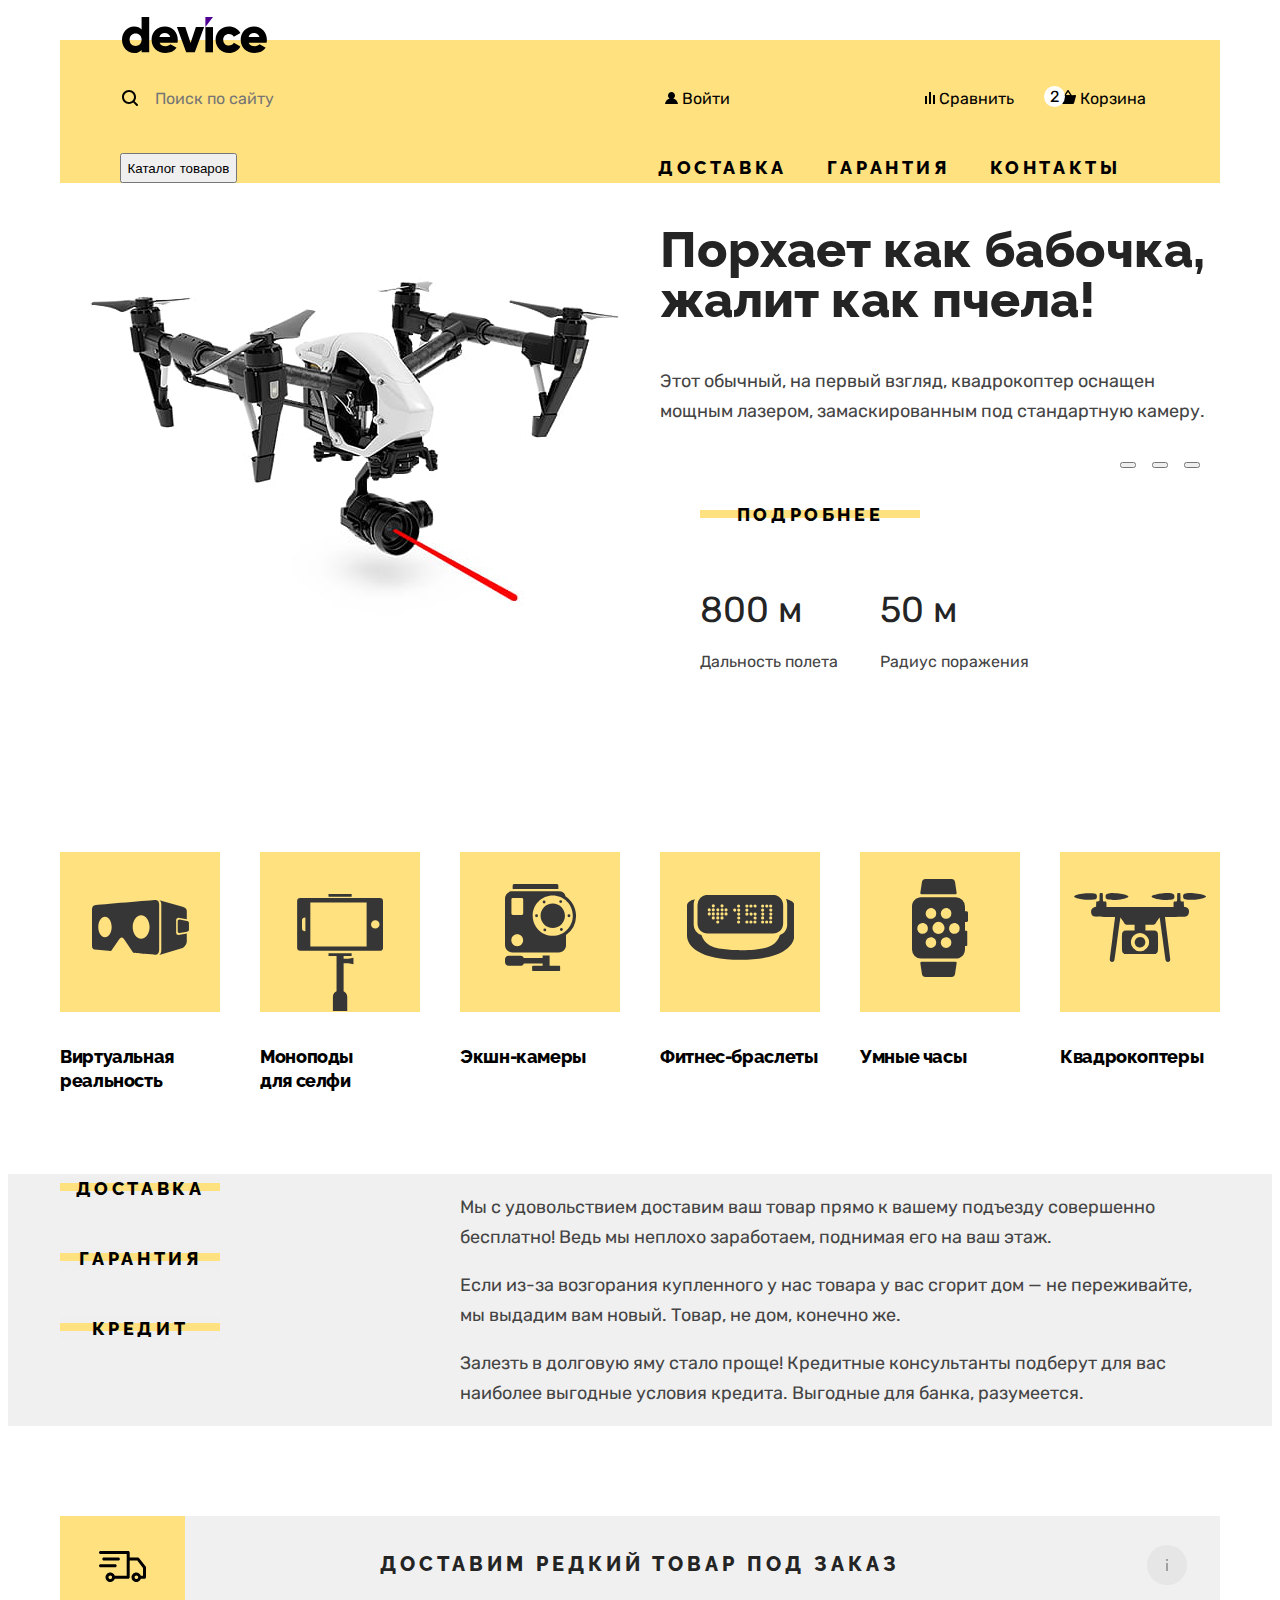
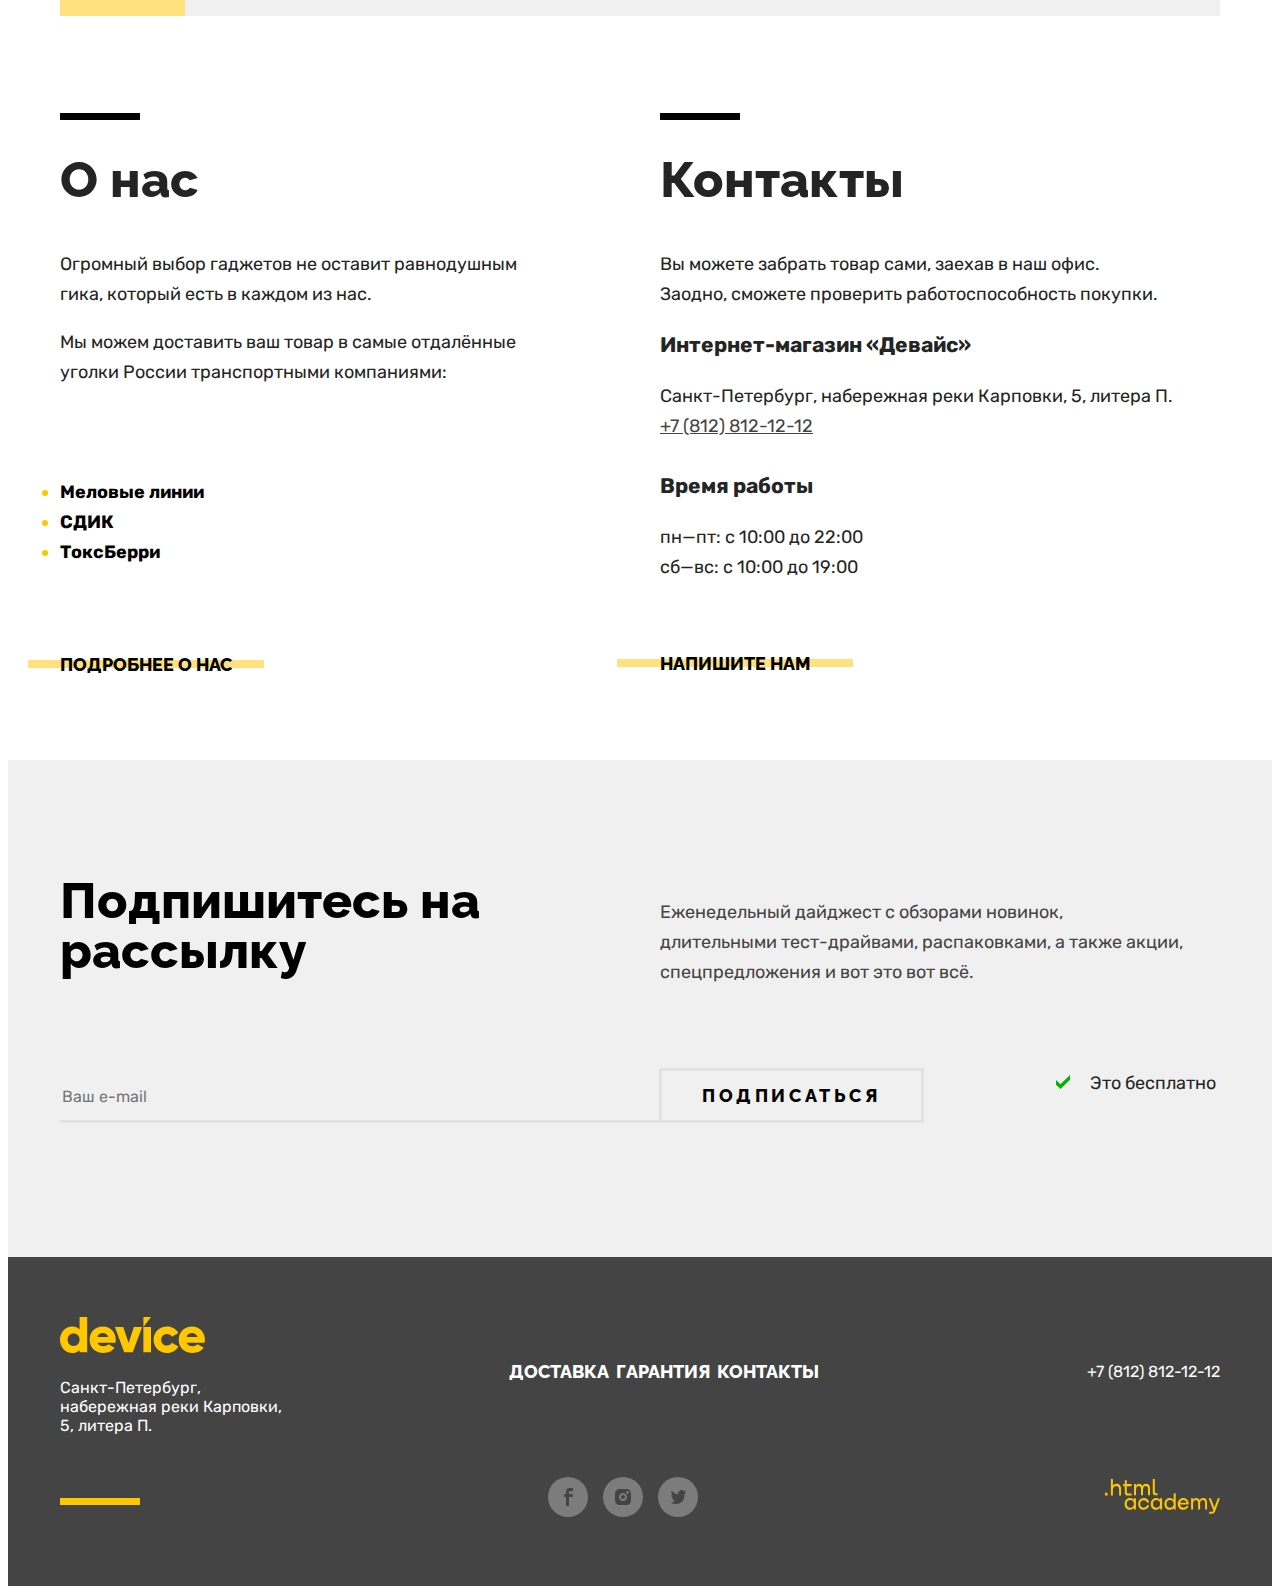
==== index.html @ 482ba528 "._____." ====
<!DOCTYPE html>
<html lang="ru">
  <head>
    <meta charset="utf-8">
    <title>HTML Academy: Девайс</title>
    <link rel="stylesheet" href="styles/styles.css">
  </head>
  <body>
    <header>
      <h2 class="visually-hidden" hidden>Меню сайта</h2>
      <a class="navigation-logo">
      <img class="logo" alt="Логотип магазина device" src="images/logo-header.svg" width="145" height="36">
      </a>
      <nav class="navigation">
        <div class="nav-header-top">
          <form class="form-search" action="https://echo.htmlacademy.ru" method="GET" class="searching">
            <input class="search" type="search" name="search" id="search" placeholder="Поиск по сайту">
          </form>
          <ul class="navigation-user">
            <li class="navigation-user-item">
            <a class="navigation-user-link" href="#">
              <svg class="navigation-icon" aria-hidden="true" focusable="false" width="13" height="12" xmlns="http://www.w3.org/2000/svg">
                <path d="M0 12h13c-.2-2.6-2.1-4.8-4.7-5.5 1-.6 1.7-1.7 1.7-3C10 1.6 8.4 0 6.5 0S3 1.6 3 3.5c0 1.3.7 2.4 1.7 3C2.1 7.2.2 9.4 0 12Z" fill="#000"/>
              </svg>
              <span class="navigation-user-point">Войти</span>
            </a>
            </li>
            <li class="navigation-user-item">
              <a class="navigation-user-link" href="#">
                <svg class="navigation-icon" aria-hidden="true" focusable="false" width="10" height="12" xmlns="http://www.w3.org/2000/svg">
                  <path d="M6 0H4v12h2V0ZM2 4H0v8h2V4ZM10 3H8v9h2V3Z" fill="#000"/>
                </svg>
                <span class="navigation-user-point">Сравнить</span>
              </a>
            </li>
            <li class="navigation-user-item">
              <button type="button" class="navigation-user-link" id="shop-cart">
                <span class="some-counter">2</span>
              <svg class="navigation-icon" width="16" height="14" xmlns="http://www.w3.org/2000/svg">
                <path class="cart-pic" aria-hidden="true" focusable="false" d="m15.3 5-3.5.2L8.6.3C8.5.1 8.2 0 8 0c-.2 0-.5.1-.6.3L4.2 5.2H.7c-.4 0-.7.3-.7.7v.2l1.9 6.8c.2.7.7 1.1 1.4 1.1h9.4c.7 0 1.2-.4 1.4-1.1L16 6v-.2c0-.4-.3-.8-.7-.8ZM8 1.9l2.2 3.2H5.9L8 1.9Z" fill="#000"/>
              </svg>
              <span>Корзина</span>
            </button>
            </li>
          </ul>
        </div>
        <div class="nav-header-bottom">
          <button type="button" class="open-menu">
           Каталог товаров
          </button> 
          <ul class="navigation-list">
            <li class="navigation-item">
              <a class="navigation-link" href="">Доставка</a>
            </li>
            <li class="navigation-item">
              <a class="navigation-link" href="">Гарантия</a>
            </li>
            <li class="navigation-item">
              <a class="navigation-link" href="">Контакты</a>
            </li>
          </ul>
          <ul class="dropdown-menu">
            <li>D</li>
            <li>i</li>
            <li>m</li>
            <li>a</li>
          </ul>
        </div>
      </nav>
    </header>
    <main class="main-container main-index">
      <h1 class="visually-hidden" hidden>Магазин гаджетов "device"</h1>
      <section class="gadgets">
        <h2 class="visually-hidden" hidden>Описание товара</h2>
        <section class="gadgets-item">
          <img src="images/slides/main_products/quadrocopter.jpg" alt="Квадрокоптер" class="quadrocopter" width="560" height="560">
          <div class="gadget-container-description">
            <h2 class="gadget-heading">Порхает как бабочка, жалит как пчела!</h2>
            <p class="gadget-description">Этот обычный, на первый взгляд, квадрокоптер оснащен мощным лазером, замаскированным под стандартную камеру.</p>
            <div class="more-pagination">
              <a class="more" href="#">Подробнее</a>
              <ul class="slider-pagination">
                <li class="slider-pagination-item">
                  <button class="slider-pagination-button slider-pagination-button-current"
                    type="button">
                  <span class="visually-hidden">1-й товар</span>
                  </button>
                </li>
                <li class="slider-pagination-item">
                  <button class="slider-pagination-button slider-pagination-button-current"
                    type="button">
                  <span class="visually-hidden">2-й товар</span>
                  </button>
                </li>
                <li class="slider-pagination-item">
                  <button class="slider-pagination-button slider-pagination-button-current"
                    type="button">
                  <span class="visually-hidden">3-й товар</span>
                  </button>
                </li>
              </ul>
            </div>
            <ul class="stats-list">
              <li class="stats-list-item">
                <span class="stats-item-big">800 м </span>
                <span class="stats-item-text">Дальность полета</span>
              </li>
              <li class="stats-list-item">
                <span class="stats-item-big">50 м </span>
                <span class="stats-item-text">Радиус поражения</span>
              </li>
            </ul>
          </div>
        </section>
      </section>
      <section class="product-types">
        <h2 class="visually-hidden">Виды товаров</h2>
        <div class="product-types-container">
          <ul class="product-types-list">
            <li class="product-types-item">
              <div class="product-types-picture">
                <a class="product-types-link" href="#">
                <img src="images/product-types/a_virtual_reality.svg" alt="Виртуальная реальность" class="product-types-image">
                </a>
              </div>
              <div class="product-types-name-box">
               <a class="product-types-link" href="#">
                 <p class="product-types-name">Виртуальная реальность</p>
               </a>
              </div>
              </a>
            </li>
            <li class="product-types-item">
              <div class="product-types-picture">
                <a class="product-types-link" href="#">  
                <img src="images/product-types/selfie_stick.svg" alt="Моноподы для селфи" class="selfie-monopods">
                </a>
              </div>
              <div class="product-types-name-box">
                <a class="product-types-link" href="#">
                  <p class="product-types-name">Моноподы<br>для селфи</p>
                </a>
              </div>
            </li>
            <li class="product-types-item">
              <div class="product-types-picture">
                <a class="product-types-link" href="#">
                  <img src="images/product-types/action_camera.svg" alt="Экшн-камеры">
              </div>
              <div class="product-types-name-box">
              <a class="product-types-link" href="#">
              <p class="product-types-name">Экшн-камеры</p>
              </a>
              </div>
            </li>
            <li class="product-types-item">
              <div class="product-types-picture">
                <a class="product-types-link" href="#">
                <img src="images/product-types/fitness_bracelet.svg" alt="Фитнес-браслеты">
                </a>
              </div>
              <div class="product-types-name-box">
                <a class="product-types-link" href="#">
                  <p class="product-types-name">Фитнес-браслеты</p>
                </a>
              </div>
            </li>
            <li class="product-types-item">
              <div class="product-types-picture">
                <a class="product-types-link" href="#">
                <img src="images/product-types/smart_watch.svg" alt="Умные часы">
                </a>
              </div>
              <div class="product-types-name-box">
                <a class="product-types-link" href="#">
                  <p class="product-types-name">Умные часы</p>
                </a>
              </div>
            </li>
            <li class="product-types-item">
              <div class="product-types-picture">
                <a class="product-types-link" href="#">
                <img src="images/product-types/quadcopter.svg" alt="Квадрокоптеры">
                </a>
              </div>
              <div class="product-types-name-box">
                <a class="product-types-link" href="#">
                  <p class="product-types-name">Квадрокоптеры</p>
                </a>
              </div>
            </li>
          </ul>
        </div>
      </section>
      <section class="services">
        <h2 class="visually-hidden" hidden>Сервисы</h2>
        <div class="services-container">
          <ul class="services-list">
            <li class="services-item">
              <button type="button" class="services-item-button">Доставка</button>
            </li>
            <li class="services-item">
              <button type="button" class="services-item-button">Гарантия</button>
            </li>
            <li class="services-item">
              <button type="button" class="services-item-button">Кредит</button>
            </li>
          </ul>
          <div class="services-slides">
            <p class="services-slides-item">Мы с удовольствием доставим ваш товар прямо
              к вашему подъезду совершенно бесплатно! Ведь
              мы неплохо заработаем, поднимая его на ваш этаж.
            </p>
            <p class="services-slides-item">Если из-за возгорания купленного у нас товара у вас
              сгорит дом — не переживайте, мы выдадим вам новый.
              Товар, не дом, конечно же.
            </p>
            <p class="services-slides-item">Залезть в долговую яму стало проще!
              Кредитные консультанты подберут для вас наиболее выгодные условия кредита. 
              Выгодные для банка, разумеется.
            </p>
          </div>
        </div>
      </section>
      <section class="special-delivery">
        <h2 class="visually-hidden" hidden>Доставим редкий товар под заказ</h2>
        <div class="special-delivery-pic"><img class ="special-delivery-picture" src="images/delivery_car.svg" alt="иконка доставки"></div>
        <span class="special-delivery-service">Доставим редкий товар под заказ</span>
        <a class="delivery-info-link" href="#">
        <img class="delivery-info-icon" src="images/info.svg" alt="Информация" width="40" height="40">
        </a>
      </section>
      <div class="us-contacts-container">
        <section class="about-us">
          <h2 class="about-us-title">О нас</h2>
          <p class="about-us-text">Огромный выбор гаджетов не оставит равнодушным гика, который есть в каждом из нас.</p>
          <p class="about-us-text">Мы можем доставить ваш товар в самые отдалённые уголки России транспортными компаниями:</p>
          <ul class="about-us-list">
            <li class="about-us-item">
              <a href="#" title="Фирма Меловые линии">Меловые линии</a>
            </li>
            <li class="about-us-item">
              <a href="#" title="Фирма СДИК">СДИК</a>
            </li>
            <li class="about-us-item">
              <a href="#" title="Фирма ТоксБерри">ТоксБерри</a>
            </li>
          </ul>
          <a class="button button-about-us" href="#" title="Ссылка в раздел описания компании">Подробнее о нас</a>
        </section>
        <section class="contacts">
          <h2 class="contacts-title">Контакты</h2>
          <p class="contact-title-description">Вы можете забрать товар сами, заехав в наш офис. 
            Заодно, сможете проверить работоспособность покупки.
          </p>
          <h3 class="contacts-subtitle-adress">Интернет-магазин «Девайс»</h3>
          <address class="contacts-adress">
            <p class="contacts-adress-text">Санкт-Петербург, набережная реки Карповки, 5, литера П.
              <a class="contacts-phone" href="tel:+78128121212">+7 (812) 812-12-12</a>
            </p>
          </address>
          <h3 class="contacts-subtitle-time">Время работы</h3>
          <ul class="contacts-schedule">
            <li class="contacts-schedule-item">пн—пт: с 10:00 до 22:00</li>
            <li class="contacts-schedule-item">сб—вс: с 10:00 до 19:00</li>
          </ul>
          <a class="button button-contacts-us" href="#" title="Ссылка на почту магазина">Напишите нам</a>
        </section>
      </div>
      <section class="subscribe">
        <div class="сommon-subscribe-container">
          <div class="subscribe-container">
            <h2 class="subscribe-item">Подпишитесь на рассылку</h2>
            <p class="subscribe-title-description">Еженедельный дайджест с обзорами новинок,<br>
              длительными тест-драйвами, распаковками, а также акции, спецпредложения и вот это вот всё.
            </p>
          </div>
          <div class="subscribe-form-container">
            <form class="subscribe-form" action="https://echo.htmlacademy.ru/" method="post">
              <input type="text" class="email-subscribe" name="subscribe-mail" placeholder="Ваш e-mail">
              <button class="button-subscribe" type="submit">Подписаться</button>
            </form>
            <span class="subscribe-free"><img class="subscribe-free-icon" src="images/check_mark.svg" width="14" height="14">Это бесплатно</span>
          </div>
        </div>
      </section>
    </main>
    <footer class="page-footer">
      <div class="common-footer-container">
        <div class="footer-container">
          <section class="footer-contacts">
            <h2 class="visually-hidden" hidden>Адрес магазина</h2>
            <img class="footer-contacts-logo" src="images/logo-footer.svg" alt="Логотип магазина device" width="145" height="36">
            <address class="footer-contacts-adress">
              <p class="footer-contacts-adress-text">Санкт-Петербург, набережная реки Карповки, 5, литера П.</p>
            </address>
          </section>
          <section class="footer-services">
            <h2 class="visually-hidden" hidden>Cсылки на услуги магазина</h2>
            <ul class="footer-services-list">
              <li class="footer-services-item">
                <a href="#">Доставка</a>
              </li>
              <li class="footer-services-item">
                <a href="#">Гарантия</a>
              </li>
              <li class="footer-services-item">
                <a href="#">Контакты</a>
              </li>
            </ul>
          </section>
          <section class="footer-phone">
            <h2 class="visually-hidden" hidden>Номер телеофна магазина</h2>
            <a class="footer-contacts-phone" href="tel:+78128121212">+7 (812) 812-12-12</a>
          </section>
        </div>
        <section class="footer-social">
          <h2 class="visually-hidden" hidden>Ссылки на соц.сети и сайт академии</h2>
          <ul class="footer-social-list">
            <li class="footer-social-item">
              <a class="button" href="#">
                <svg width="40" height="40" aria-hidden="true" focusable="false" fill="none" xmlns="http://www.w3.org/2000/svg"><circle cx="20" cy="20" r="20" fill="#fff" fill-opacity=".3"/>
                  <path d="M22.5 14H25v-3h-3.4c-2.8 0-3.6 1.7-3.6 4.2V17h-2v3h2v9h3v-9h3.3l.6-3H21v-1.5c0-.8.3-1.5 1.5-1.5Z" fill="#444"/>
                </svg>
              <span class="visually-hidden">Фэйсбук</span>
              </a>
            </li>
            <li class="footer-social-item">
              <a class="button" href="#">
                <svg width="40" height="40" aria-hidden="true" focusable="false" fill="none" xmlns="http://www.w3.org/2000/svg"><circle cx="20" cy="20" r="20" fill="#fff" fill-opacity=".3"/><path d="M20 22a2 2 0 1 0 0-4 2 2 0 0 0 0 4Z" fill="#444"/>
                  <path d="M26.7 13.3c-.9-.9-2-1.3-3.4-1.3h-6.6c-2.8 0-4.7 1.9-4.7 4.7v6.6c0 1.4.4 2.6 1.4 3.4.9.9 2 1.3 3.3 1.3h6.6c1.4 0 2.6-.4 3.4-1.3.8-.9 1.3-2 1.3-3.4v-6.6c0-1.4-.4-2.6-1.3-3.4ZM20 24.1c-2.2 0-4.1-1.8-4.1-4.1s1.9-4.1 4.1-4.1c2.2 0 4.1 1.8 4.1 4.1s-1.9 4.1-4.1 4.1Zm4.6-7.4c-.7 0-1.3-.5-1.3-1.3s.5-1.3 1.3-1.3c.7 0 1.3.6 1.3 1.3 0 .7-.6 1.3-1.3 1.3Z" fill="#444"/>
                </svg>
              <span class="visually-hidden">Инстаграм</span>
              </a>
            </li>
            <li class="footer-social-item">
              <a class="button" href="#">
                <svg width="40" height="40" aria-hidden="true" focusable="false" fill="none" xmlns="http://www.w3.org/2000/svg"><circle cx="20" cy="20" r="20" fill="#fff" fill-opacity=".3"/><g clip-path="url(#a)">
                  <path d="M22.7 13.1c1.5-.5 2.6.3 3.2 1.1.5-.2 1.1-.4 1.7-.6 0 .8-.5 1.4-.8 1.6.7.2 1.2-.4 1.2-.4-.1.9-.9 1.7-1.4 1.9-.2 6.3-2.8 10.4-8.9 10.3h-.4c-.3 0-3.7-.4-4.3-1.8 2 .2 3.4-.4 4.1-1.1-.8-.3-2.4-.4-2.6-2.8.3.2.5.3 1.1.2-1.1-.8-2.3-1.5-2.2-3.5.3.3.9.5 1.2.4-.6-.2-1.8-3.1-.8-4.6 1.6 1.7 3.3 3.4 6.3 3.5.2-2.1 1-3.5 2.6-4.2Z" fill="#444"/></g><defs><clipPath id="a"><path fill="#fff" transform="translate(13 13)" d="M0 0h15v14H0z"/></clipPath></defs>
                </svg>
              <span class="visually-hidden">Твиттер</span>
              </a>
            </li>
          </ul>
          <div class="footer-social-academy">
            <a class="#" href="#">
            <img class="logo-footer" src="images/htmlacademy_footer_logo.svg" alt="Сайт Академии" width="115" height="36">
            </a>
          </div>
        </section>
      </div>
    </footer>
  </body>
</html>
---- styles/styles.css ----
*, *::before, *::after {
    box-sizing: border-box;
}
/* Подключаю стиль Rubik */
@font-face {
    font-family: "Rubik";
    font-style: normal;
    font-weight: 400;
    src: url("../fonts/rubik/rubik-400.woff2") format("woff2");
    font-display: swap;
}

@font-face {
    font-family: "Rubik";
    font-style: normal;
    font-weight: 700;
    src: url("../fonts/rubik/rubik-700.woff2") format("woff2");
    font-display: swap;
}

@font-face {
    font-family: "Rubik";
    font-style: normal;
    font-weight: 800;
    src: url("../fonts/rubik/rubik-800.woff2") format("woff2");
    font-display: swap;
}

/* Подключаю стиль Raleway */
@font-face {
    font-family: "Raleway";
    font-style: normal;
    font-weight: 800;
    src: url("../fonts/raleway/raleway-800.woff2") format("woff2");
    font-display: swap;
}

html {
 height: 100%;
}

body {
    display: flex;
    flex-direction: column;
    min-height: 100%;
    font-family: "Rubik", sans-serif;

    font-size: 18px;
    line-height: 30px;
    color: #242424;
    background-color: #FFFFFF;
    margin-top: 40px;
}

.visually-hidden {
    position: absolute;
    width: 1px;
    height: 1px;
    margin: -1px;
    padding: 0;
    border: 0;
    clip: rect(0 0 0 0);
    overflow: hidden;
}

ul {
    list-style: none;
}

/* Шапка сайта с навигацией */
   /* Весь хэдэр */
header {
    position: relative;
    background-color: #FFE17F;
    color:#000000;
    width: 1160px;
    margin: 0 auto; 
}

 /* Общая навигация, внутри верхняя и нижняя строки навигации */
.navigation {
    display: flex;
    flex-direction: column;
    width: 1160px;
    margin: 0 auto;
    margin-top: 34px;
}

.nav-header-top {
    display: flex;
    align-items: baseline;
    margin: 0 auto;
    width: 1041px;
}
/* Лого */
.navigation-logo {
    position: absolute;
    top: -23px;
    left: 62px;

}
/* Навигация юзера */
.navigation-user {
    display: flex;
    flex-wrap: wrap;
    list-style: none;
    align-items: baseline;
    margin: 0px;
    padding: 0px;
    margin-left: auto;
}

.search {
    border: none;
    background-color: #FFE17F;
    width: 480px;
    background-image: url(../images/user-nav/search.svg);
    background-repeat: no-repeat;
    background-position: 2px 10px;
    padding-left: 35px;
    padding-top: 12px;
    padding-bottom: 12px;
}

input::placeholder {
    font-family: Rubik;
    font-style: normal;
    font-weight: normal;
    font-size: 16px;
    line-height: 19px;
}

.search-svg {
    margin-right: 20px;
}

.navigation-user-item {
    position: relative;
}

.some-counter {
    display: flex;
    align-items: center;
    justify-content: center;
    position: absolute;
    
    width: 21px;
    height: 21px;
    top: 12px;
    left: -1px;
    border-radius: 50%;
    background-color: #FFFFFF;
    margin-right: 10px;
}

.navigation-user-item:first-child {
    width: 245px;
    margin-right: 15px;
}

.navigation-user-item:nth-child(2) {
    width: 120px;
    margin-right: 15px;
}

/* Основное меню */
.nav-header-bottom {
    display: flex;
    flex-wrap: wrap;
    margin: 0 auto;
    margin-top: 30px;
    width: 1041px;
}

.navigation-list {
    display: flex;
    flex-wrap: wrap;
    list-style: none;
    margin: 0;
    padding: 0;
    margin-left: auto;
    padding-right: 20px;
}

.navigation-link {
    font-family: "Raleway", sans-serif;
    padding: 14px 20px 15px;

    line-height: 21px;
    font-weight: 800;
    text-decoration: none;
    text-transform: uppercase;
    letter-spacing: 0.2em;
    color: inherit;
}

/* Выпадающее меню */

.dropdown-menu {
    display: none; 
    margin: 0;
    flex-basis: 100%;
}

.dropdown-menu:hover {
    display: flex;
}

.open-menu:hover ~ .dropdown-menu, .open-menu:focus ~ .dropdown-menu {
    display: flex;
}

.navigation-user-link,
.shop-cart {
    font-family: inherit;

    font-size: 16px;
    line-height: 19px;
    text-decoration: none;
    color: inherit;
}

.navigation-user-link {
    border: none;
    background-color: #FFE17F;
    padding: 15px;
}

/* Состояния для пунтков меню */

.navigation-user-link:focus-visible {
    outline: 2px solid #AF4FFF;
    border-radius: 25px;
}

.navigation-user-link:hover {
    opacity: 0.6;
}

.navigation-user-link:active {
    opacity: 0.3;
}

.navigation-link:focus-visible {
    outline: 2px solid #AF4FFF;
    border-radius: 25px;
}

.navigation-link:hover {
    border-bottom: 2px solid #000000;
}

.navigation-link:active {
    opacity: 0.3;
}

.search:focus {
    outline: 2px solid #AF4FFF;
    border-radius: 25px;
}

.search:hover {
    opacity: 0.6;
}

.search:active {
    outline: 2px solid #000000;
}  

/* Main между шапкой и футром */

.main-container {
    flex-grow: 1;
}
/*  Крупная картинка с описанием */
.gadgets-item {
    display: flex;
    width: 1160px;
    margin:0 auto;
}

.gadget-container-description {
 width: 560px;
 margin-left: auto;
}

/* Подробнее */ 
.more-pagination,
.stats-list {
    display: flex;
}

.more {
    position: relative;
    font-family: "Raleway", sans-serif;
    width: 220px;
    margin-top: 60px;
    margin-right: 200px;
    margin-left: 40px;

    line-height: 21px;
    font-weight: 800;
    text-align: center;
    letter-spacing: 0.2em;
    text-decoration: none;
    text-transform: uppercase;
    color: #000000;
}

.more::before {
    content: "";
    position: absolute;
    top: 6px;
    left: 50%;
    transform: translateX(-50%);
    width: 220px;
    height: 8px;
    background-color: #FFE17F;
    z-index: -1;
}

/* Слайдеры */
.slider-pagination {
    display: flex;
    padding: 0;
    margin: 0;
    justify-content: space-between;
    width: 80px;
    height: 12px;
}

/* Характеристики товара */
.stats-list {
    margin-top: 70px;
}

.stats-list-item {
    display: flex;
    flex-direction: column;
}

.stats-item-big {
    width: 160px;
    height: 52px;
}

.stats-list-item:first-child {
    margin-right: 20px;
}

/* Типы товаров в наличии */
.product-types-container {
    width: 1160px;
    margin: 0 auto;
    margin-top: 109px;
}

.product-types-list {
    display: flex;
    flex-wrap: wrap;
    justify-content: space-between;
    padding: 0;
    margin: 0;
}

.product-types-picture {
    display: flex;
    justify-content: center;
    align-items: center;
    width: 160px;
    height: 160px;
    background-color: #FFE17F;
  }
  
.product-types-name-box {
    width: 160px;
    height: 60px;
    margin-top: 33px;
  }
  
.product-types-link {
    text-decoration: none;
  }
  
  .product-types-name {
     font-family: "Raleway", sans-serif;
  
     font-weight: 800;
     font-size: 18px;
     line-height: 24px;
     letter-spacing: -0.02em;
     color: #000000;
  }

/* Слайды: доставка, гарантия, кредит */
.services {
    display: flex;
    margin-top: 69px;
}

.services-container {
    display: flex;
    width: 1160px;
    margin: 0 auto;
}

.services-list {
    margin: 0;
    padding: 0;
}

.services-slides {
 width: 760px;
 margin-left: auto;

}

.services-item-button {
    position: relative;
    font-family: "Raleway", sans-serif;

    width: 160px;
    font-weight:800;
    font-size: inherit;
    line-height: 21px;
    text-align:center;
    text-transform: uppercase;
    letter-spacing: 0.2em;
    border: none;
    z-index: 0;
}

.services-item-button::before {
    content: "";
    position: absolute;
    top: 6px;
    width: 100%;
    left: 50%;
    transform: translateX(-50%);
    height: 8px;
    background-color: #FFE17F;
    z-index: -1;
}
   
.services-item:not(:first-child) {
      margin-top: 40px;
}

.services {
    background-color: #F0F0F0;
}

.services-slides-item {
    color: #444444;
}

/* Полоса Доставим Редкий Товар Под Заказ */
.special-delivery {
    display: flex;
    width: 1160px;
    height: 100px;
    margin: 0 auto;
    margin-top: 90px;
}

.special-delivery {
    background-color: #F0F0F0;
}

.special-delivery-pic {
    width: 125px;
    height: 100px;
    background-color: #FFE17F;
    text-align: center;
    padding: 35px 39px 34px 39px;
    margin: 0;
}

.special-delivery-service {
    font-family: "Raleway", sans-serif;

    font-weight: 800;
    font-size: 20px;
    line-height: 23px;
    text-align: center;
    text-transform: uppercase;
    letter-spacing: 0.2em;
    width: 910px;
    margin-top: 37px;
}

.delivery-info-link {
    width: 40px;
    height: 40px;
    padding: 0;
    margin: 29px 33px 31px 52px;
}

/* О нас и контакты  */
.us-contacts-container {
    display: flex;
    width: 1160px;
    margin: 0 auto;
    margin-top: 97px;
    justify-content: space-between;
}

.about-us,
.contacts {
    width: 560px;
}

.about-us-text {
    width: 500px;
}

.about-us-list {
    padding: 0;
    margin: 0;
    margin-top: 90px;
    list-style-type: disc;
    margin-bottom: 83px;
}

.about-us-item {
    color: #FFC700;
}

.contact-title-description {
    width: 510px;
}

.about-us-title,
.contacts-title {
    position: relative;
    font-family: "Raleway", sans-serif;

    font-weight: 800;
    font-size: 50px;
    line-height: 50px;
    margin-bottom: 44px;
}

.about-us-title::before,
.contacts-title::before {
    position: absolute;
    content: "";
    top: -42px;
    width: 80px;
    height: 7px;
    background-color: #000000;
}

.contacts-adress-text {
    font-family: "Rubik", sans-serif;

    font-size: 18px;
    line-height: 30px;
    font-style: normal;
    width: 530px;
}

.about-us-item a {
    font-family: "Rubik", sans-serif;

    font-weight: bold;
    font-size: 18px;
    line-height: 20px;
    font-style: normal;
    color: #000000;
    text-decoration: none;
}

.button-about-us,
.button-contacts-us {
    position: relative;
    font-family: "Raleway", sans-serif;

    font-weight: 800;
    font-size: 18px;
    line-height: 21px;
    font-style: normal;
    color: #000000; 
    text-transform: uppercase;
    text-decoration: none;
}

.button-about-us::before,
.button-contacts-us::before {
    content: "";
    position: absolute;
    top: 6px;
    width: 100%;
    left: 50%;
    transform: translateX(-50%);
    width: 236px;
    height: 8px;
    background-color: #FFE17F;
    z-index: -1;
}

.contacts-phone {
    color: #444444;
    text-decoration: none;
    font-style: normal;
    font-size: 18px;
    line-height: 30px;
    text-decoration-line: underline;
}

.contacts-subtitle-time {
    margin-top: 30px;
}

.contacts-schedule {
    padding: 0;
    margin: 0;
    margin-bottom: 67px;
}

/* Подпишитесь на рассылку  */
.subscribe {
    margin-top: 80px;
}

.сommon-subscribe-container {
    width: 1160px;
    margin: 0 auto;
    padding-top: 75px;
    padding-bottom: 134px;
}

.subscribe-container,
.subscribe-form-container {
    display: flex;
    justify-content: space-between;
}

.subscribe-container {
    align-items: baseline;
}

.subscribe-form-container {
    margin-top: 50px;
}

.email-subscribe {
   font-family: Rubik;
   font-size: 18px;
   line-height: 30px;

   width: 600px;
   border: none;
   padding-bottom: 9px;
   border-bottom: 3px solid #e2e2e2;
   background-color: #F0F0F0; 
}

.button-subscribe {
    padding: 14px 40px;
    margin-left: -5px; 
    font-family: "Raleway", sans-serif;

    font-weight: 800;
    font-size: 18px;
    line-height: 21px;
    letter-spacing: 0.2em;
    text-transform: uppercase;
    background-color: #F0F0F0;
    border: 3px solid #e2e2e2;

}

.subscribe-free {
    width: 164px;
    font-style: normal;
    font-weight: normal;  
}

.subscribe-free-icon {
    margin-right: 20px;
}

/* Футер */
.common-footer-container {
    width: 1160px;
    margin: 0 auto;
}

.footer-container,
.footer-social {
    display: flex;
}

.footer-container {
    align-items: center;
    margin-bottom: 50px;
    margin-top: 60px;
}

.footer-social {
    align-items: center;
    justify-content: space-between;
    margin-bottom: 60px;
}

.footer-social::before {
    content: "";
    width: 80px;
    height: 7px;
    background: #FFC700;
}

.footer-social-list {
    display: flex;
    justify-content: space-between;
    flex-wrap: wrap;
    width: 150px;
    margin: 0;
    padding: 0;
}

.footer-phone {
    margin-left: auto;
}

.page-footer {
    background-color: #444444;
}

.footer-contacts {
 width: 238px;
 height: 110px;
}

.footer-contacts-adress-text {
  font-weight: 400;
  font-size: 16px;
  font-style: normal;
  line-height: 19px;
  color: #FFFFFF;
}

.footer-services-item a {
    font-family: "Raleway", sans-serif;

    font-weight: 800;
    line-height: 21px;
    text-transform: uppercase;
    text-decoration: none;
    color: #FFFFFF;
}

.footer-services-list {
    display: flex;
    list-style-type: none;
    padding: 0;
    margin: 0;
    margin-right: 58px;
}

.footer-services-list:nth-chil(3) {
    margin-right: 0;
}

.footer-services-item {
    margin-right: 7px;
}

.footer-services-item:last-child {
    margin-right: 0;
}

.footer-contacts {
    margin-right: auto;
}

.footer-contacts-phone {
    font-family: "Rubik", sans-serif ;

    font-weight:400;
    font-style:normal;
    font-size:16px;
    line-height:30px;
    color: #FFFFFF;

    text-decoration: none;
}

.footer-social-list {
    list-style-type: none;
}

/* Каталог */
.catalog-products {
    display: flex;
    width: 1160px;
    margin: 0 auto;
    padding-top: 50px;
}

.catalog-filter {
    width: 200px;
    margin-top: 50px;
}

.catalog-color-group,
.catalog-bluetooth-group {
    margin-top: 12px;
}

.button {
    text-decoration: none;
    color: #000000;
    
    margin-top: 50px;
}

.catalog-right-column {
    width: 972px;
}

.quadrocopter {
    width: 560px;
}

.gadget-heading {
    font-family: "Raleway", sans-serif;

    font-size: 50px;
    line-height: 50px;
}


.gadget-description {
    color: #444444;
}
 
.stats-item-big {
    font-weight: 400;
    font-size: 36px;
    line-height: 30px;
}

.stats-item-text {
    font-family: "Rubik", sans-serif;

    font-weight: 400;
    font-size: 16px;
    line-height: 30px;
    color: #444444;
}

.selfie-monopods {
    margin-top: 50px;
}
 
/* Подписка */
.subscribe {
    background-color: #F0F0F0;
}

.subscribe-item {
    font-family: "Raleway", sans-serif;
    font-weight: 800;
    font-size: 50px;
    line-height: 50px;
    color: #000000;
    width: 560px;
}

.subscribe-title-description {
    font-weight: 400;
    color: #444444; 
    width: 560px;
    margin-left: auto;
}
 
/* Оформление каталога, внутренней страницы */

/* Хэдэр внутренней страницы */
.inner-header {
  background-color: #FFFFFF;
}
 /*Главный заголовок внутренней страницы */
.inner-header-title {
    font-family: "Raleway", sans-serif;

    font-style: normal;
    font-size: 50px;
    line-height: 50px;
    margin-top: 37px;
    margin-bottom: 14px;
}

.header-catalog-container {
    display: flex;
    width: 1160px;
    margin: 0 auto;
}

/* Breadcrumbs */
.breadcrumbs-container {
  width: 1160px;
  margin: 0 auto;
}

.breadcrumbs {
    display: flex;
    justify-content: space-between;
    width: 425px;
    margin: 0;
    padding: 0;
    color: #000000;
    list-style-type: none;
  }
  
/* Link */
.breadcrumbs-link {
    color: inherit;
    text-decoration: none;
  }

.catalog-filter-title {
    font-family: "Rubik", sans-serif;

    font-weight: bold;
    font-style: normal;
    font-size: 18px;
    line-height: 20px;
    color: #000000;
}

.catalog-filter-header {
      font-family: "Raleway", sans-serif;

    
      font-style: normal;
      font-size: 16px;
      line-height: 19px;
      color: #000000;
      text-transform: uppercase;
  }

.control-label {
font-family: Rubik;

font-style: normal;
font-size: 16px;
line-height: 19px;
}

.sorting-header {
    font-family: "Raleway", sans-serif;

    font-weight: 800;
    font-style: normal;
    font-size: 16px;
    line-height: 19px;
    text-transform: uppercase;
    margin-right: 56px;
}

.option-value {
    font-family: Rubik;

    font-style: normal;
    font-size: 16px;
    line-height: 19px;
    background-color: #EBEBEB;
}

/* Сортировка по-возрастанию и по-убыванию */
.sorting-container {
    display: flex;
    padding: 10px;
    margin-bottom: 70px;
    background-color: #EBEBEB;
    }

.button-sort-list {
    display: flex;
    justify-content: space-between;
    margin-left: auto;
}
/* Товары */
.product-list {
    display: grid;
    grid-template-columns: 360px 360px;
    gap: 40px;
    margin-bottom: 44px;

    list-style-type: none;
    padding: 0;
    margin: 0;
    margin-bottom: 44px;
   }

.product-card {
    display: flex;
    flex-direction: column;
}

.product-card-image {
    object-fit: cover;
    width: 360px;
    height: 380px;
}

.product-card-flex {
    display: flex;
    justify-content: space-between;
    align-items: baseline;
}

.product-card-link {
    text-decoration: none;
}

.product-card-title {
  font-family: "Rubik", sans-serif;

  font-weight: 700;
  font-style: normal;
  font-size: 18px;
  line-height: 24px;
  color: #000000;
}

.title-flex-container {
    width: 280px;
}

.product-card-price {
    font-family: "Rubik", sans-serif;

    font-style: normal;
    font-weight: normal;
    font-size: 18px;
    line-height: 21px;
    color: #444444;
}

/* Загрузить ещё */
.pagination-show-more {
    width: 760px;
    height: 55px;

    font-family: "Raleway", sans-serif;
    font-weight: 800;
    font-size: 16px;
    line-height: 19px;
    text-align: center;
    color: #000000;
}

/* Пагинация */
.pagination{
    background-color: #EBEBEB;
    list-style-type: none;
}

.pagination-link {
    font-family: "Rubik", sans-serif;

    font-weight: 400;
    font-style: normal;
    font-size: 16px;
    line-height: 19px;
    color: #444444;
    text-decoration: none;
}

.pagination-back,
.pagination-next {
    font-family: Raleway;

    font-style: normal;
    font-weight: 800;
    font-size: 16px;
    line-height: 19px;
    color: #000000;
    text-transform: uppercase;
}
 /* Контейнер для всей пагинации */
.big-pagination-container {
    display: flex;
    box-sizing: border-box;
    justify-content: space-between;
    align-items: center;
    width: 760px;
    margin-top: 50px;
    margin-bottom: 77px;
    background-color:  #EBEBEB;
}

.pagination-item-back {
    margin-left: 30px;
}

.pagination-item-next {
    margin-right: 30px;
}

.pagination {
    display: flex;
    justify-content: space-between;
    width: 166px;
}

.catalog-container {
margin-right: 72px;
background-color: #EBEBEB;
}
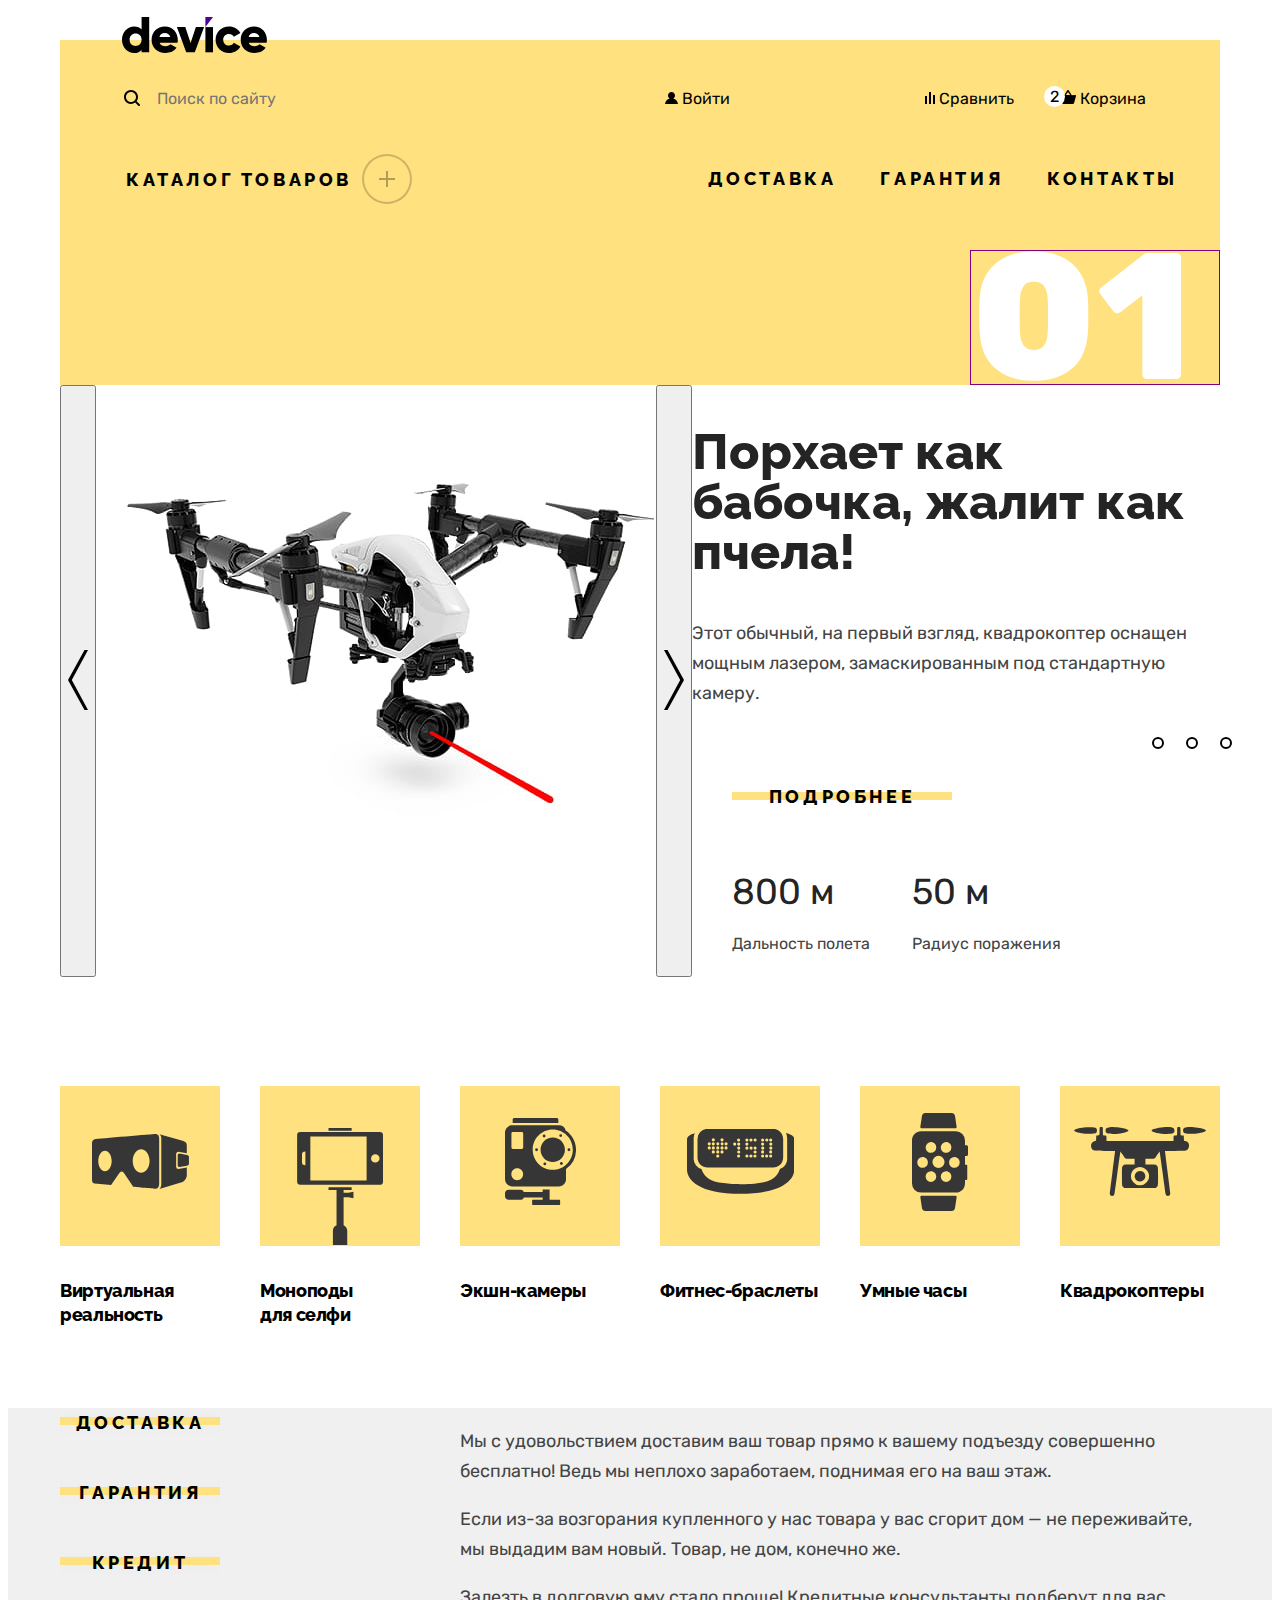
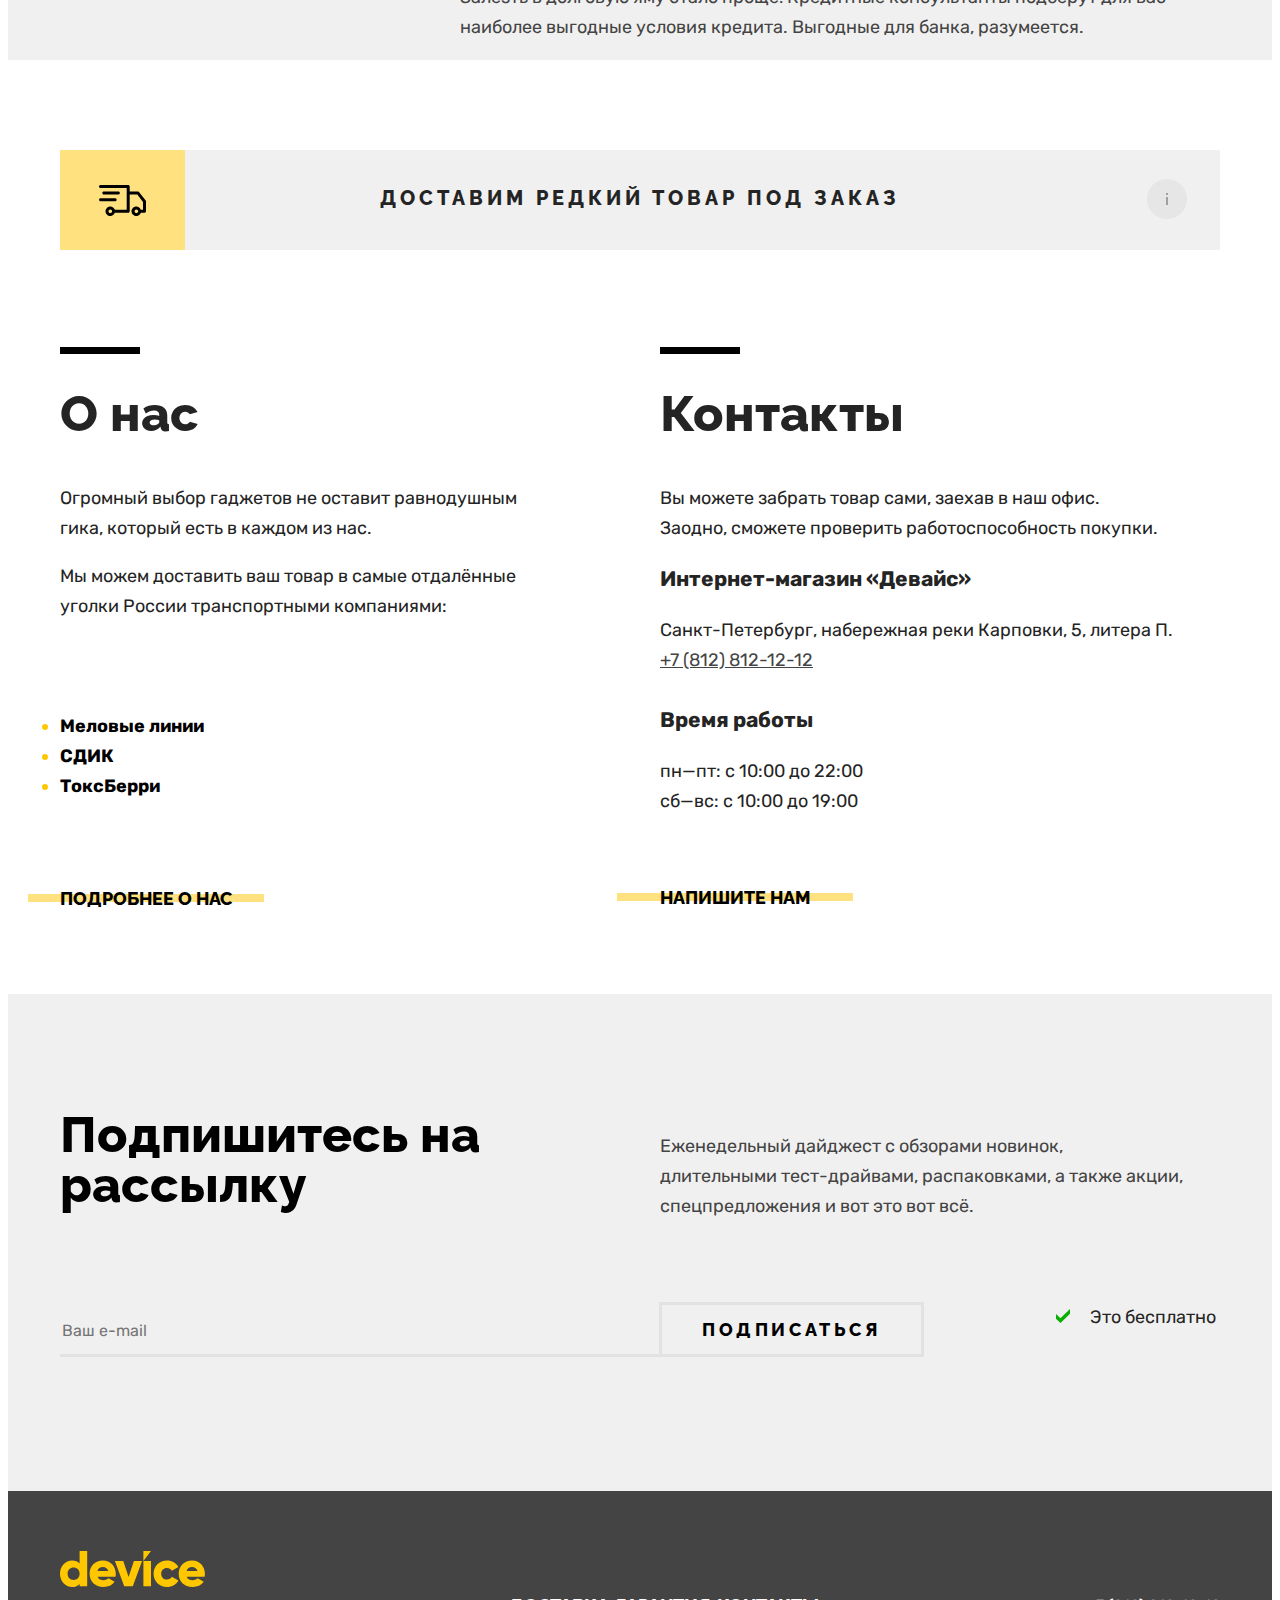
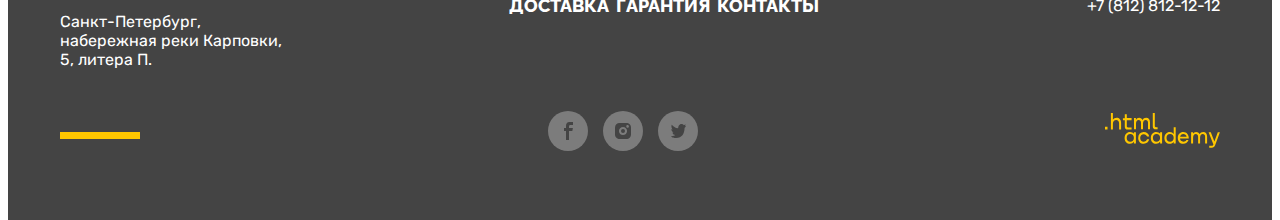
==== commit a0d7bc7d: "......." ====
--- a/index.html
+++ b/index.html
@@ -15,15 +15,16 @@
         <div class="nav-header-top">
           <form class="form-search" action="https://echo.htmlacademy.ru" method="GET" class="searching">
             <input class="search" type="search" name="search" id="search" placeholder="Поиск по сайту">
+            <button type="submit" class="search-button">Найти</button>
           </form>
           <ul class="navigation-user">
             <li class="navigation-user-item">
-            <a class="navigation-user-link" href="#">
-              <svg class="navigation-icon" aria-hidden="true" focusable="false" width="13" height="12" xmlns="http://www.w3.org/2000/svg">
-                <path d="M0 12h13c-.2-2.6-2.1-4.8-4.7-5.5 1-.6 1.7-1.7 1.7-3C10 1.6 8.4 0 6.5 0S3 1.6 3 3.5c0 1.3.7 2.4 1.7 3C2.1 7.2.2 9.4 0 12Z" fill="#000"/>
-              </svg>
-              <span class="navigation-user-point">Войти</span>
-            </a>
+              <a class="navigation-user-link" href="#">
+                <svg class="navigation-icon" aria-hidden="true" focusable="false" width="13" height="12" xmlns="http://www.w3.org/2000/svg">
+                  <path d="M0 12h13c-.2-2.6-2.1-4.8-4.7-5.5 1-.6 1.7-1.7 1.7-3C10 1.6 8.4 0 6.5 0S3 1.6 3 3.5c0 1.3.7 2.4 1.7 3C2.1 7.2.2 9.4 0 12Z" fill="#000"/>
+                </svg>
+                <span class="navigation-user-point">Войти</span>
+              </a>
             </li>
             <li class="navigation-user-item">
               <a class="navigation-user-link" href="#">
@@ -36,17 +37,17 @@
             <li class="navigation-user-item">
               <button type="button" class="navigation-user-link" id="shop-cart">
                 <span class="some-counter">2</span>
-              <svg class="navigation-icon" width="16" height="14" xmlns="http://www.w3.org/2000/svg">
-                <path class="cart-pic" aria-hidden="true" focusable="false" d="m15.3 5-3.5.2L8.6.3C8.5.1 8.2 0 8 0c-.2 0-.5.1-.6.3L4.2 5.2H.7c-.4 0-.7.3-.7.7v.2l1.9 6.8c.2.7.7 1.1 1.4 1.1h9.4c.7 0 1.2-.4 1.4-1.1L16 6v-.2c0-.4-.3-.8-.7-.8ZM8 1.9l2.2 3.2H5.9L8 1.9Z" fill="#000"/>
-              </svg>
-              <span>Корзина</span>
-            </button>
+                <svg class="navigation-icon" width="16" height="14" xmlns="http://www.w3.org/2000/svg">
+                  <path class="cart-pic" aria-hidden="true" focusable="false" d="m15.3 5-3.5.2L8.6.3C8.5.1 8.2 0 8 0c-.2 0-.5.1-.6.3L4.2 5.2H.7c-.4 0-.7.3-.7.7v.2l1.9 6.8c.2.7.7 1.1 1.4 1.1h9.4c.7 0 1.2-.4 1.4-1.1L16 6v-.2c0-.4-.3-.8-.7-.8ZM8 1.9l2.2 3.2H5.9L8 1.9Z" fill="#000"/>
+                </svg>
+                <span>Корзина</span>
+              </button>
             </li>
           </ul>
         </div>
         <div class="nav-header-bottom">
           <button type="button" class="open-menu">
-           Каталог товаров
+          <span>Каталог товаров</span>
           </button> 
           <ul class="navigation-list">
             <li class="navigation-item">
@@ -59,12 +60,43 @@
               <a class="navigation-link" href="">Контакты</a>
             </li>
           </ul>
-          <ul class="dropdown-menu">
-            <li>D</li>
-            <li>i</li>
-            <li>m</li>
-            <li>a</li>
-          </ul>
+          <div class="dropdown-menu-container">
+            <ul class="dropdown-menu">
+              <li class="dropdown-menu-item">
+                <ul class="dropdown-sublist">
+                  <li class="dropdown-sublist-item">
+                    <a class="dropdown-sublist-link" href="#">Виртуальная реальность</a>
+                  </li>
+                  <li class="dropdown-sublist-item">
+                    <a class="dropdown-sublist-link" href="#">Моноподы для cелфи</a>
+                  </li>
+                  <li class="dropdown-sublist-item">
+                    <a class="dropdown-sublist-link" href="#">Экшн-камеры</a>
+                  </li>
+                </ul>
+              </li>
+              <li class="dropdown-menu-item">
+                <ul class="dropdown-sublist">
+                  <li class="dropdown-sublist-item">
+                    <a class="dropdown-sublist-link" href="#">Фитнес-браслеты</a>
+                  </li>
+                  <li class="dropdown-sublist-item">
+                    <a class="dropdown-sublist-link" href="#">Умные часы</a>
+                  </li>
+                </ul>
+              </li>
+              <li class="dropdown-menu-item">
+                <ul class="dropdown-sublist">
+                  <li>
+                    <a class="dropdown-sublist-link" href="#">Квадрокоптеры</a>
+                  </li>
+                </ul>
+              </li>
+            </ul>
+          </div>
+        </div>
+        <div class="big-numbers">
+            <span class="big-number">01</span>
         </div>
       </nav>
     </header>
@@ -73,26 +105,38 @@
       <section class="gadgets">
         <h2 class="visually-hidden" hidden>Описание товара</h2>
         <section class="gadgets-item">
+          <div class="gadget-container-pic">
+            <button type="button" class="slider-back slider">
+              <svg width="20" height="60" fill="none" xmlns="http://www.w3.org/2000/svg">
+                <path d="M20 60h-3.5L0 30 16.5 0H20L3.8 30 20 60Z" fill="#000"/>
+              </svg>
+            </button>
           <img src="images/slides/main_products/quadrocopter.jpg" alt="Квадрокоптер" class="quadrocopter" width="560" height="560">
+            <button type="button" class="slider-next slider">
+              <svg width="20" height="60" fill="none" xmlns="http://www.w3.org/2000/svg">
+                <path d="M0 60h3.5L20 30 3.5 0H0l16.2 30L0 60Z" fill="#000"/>
+              </svg>
+            </button>
+          </div>
           <div class="gadget-container-description">
             <h2 class="gadget-heading">Порхает как бабочка, жалит как пчела!</h2>
             <p class="gadget-description">Этот обычный, на первый взгляд, квадрокоптер оснащен мощным лазером, замаскированным под стандартную камеру.</p>
             <div class="more-pagination">
               <a class="more" href="#">Подробнее</a>
               <ul class="slider-pagination">
-                <li class="slider-pagination-item">
+                <li class="slider-pagination-item slider-pagination-item-current">
                   <button class="slider-pagination-button slider-pagination-button-current"
                     type="button">
                   <span class="visually-hidden">1-й товар</span>
                   </button>
                 </li>
-                <li class="slider-pagination-item">
+                <li class="slider-pagination-item  slider-pagination-item-current">
                   <button class="slider-pagination-button slider-pagination-button-current"
                     type="button">
                   <span class="visually-hidden">2-й товар</span>
                   </button>
                 </li>
-                <li class="slider-pagination-item">
+                <li class="slider-pagination-item  slider-pagination-item-current">
                   <button class="slider-pagination-button slider-pagination-button-current"
                     type="button">
                   <span class="visually-hidden">3-й товар</span>
@@ -124,9 +168,9 @@
                 </a>
               </div>
               <div class="product-types-name-box">
-               <a class="product-types-link" href="#">
-                 <p class="product-types-name">Виртуальная реальность</p>
-               </a>
+                <a class="product-types-link" href="#">
+                  <p class="product-types-name">Виртуальная реальность</p>
+                </a>
               </div>
               </a>
             </li>
@@ -319,26 +363,37 @@
           <ul class="footer-social-list">
             <li class="footer-social-item">
               <a class="button" href="#">
-                <svg width="40" height="40" aria-hidden="true" focusable="false" fill="none" xmlns="http://www.w3.org/2000/svg"><circle cx="20" cy="20" r="20" fill="#fff" fill-opacity=".3"/>
+                <svg width="40" height="40" aria-hidden="true" focusable="false" fill="none" xmlns="http://www.w3.org/2000/svg">
+                  <circle cx="20" cy="20" r="20" fill="#fff" fill-opacity=".3"/>
                   <path d="M22.5 14H25v-3h-3.4c-2.8 0-3.6 1.7-3.6 4.2V17h-2v3h2v9h3v-9h3.3l.6-3H21v-1.5c0-.8.3-1.5 1.5-1.5Z" fill="#444"/>
                 </svg>
-              <span class="visually-hidden">Фэйсбук</span>
+                <span class="visually-hidden">Фэйсбук</span>
               </a>
             </li>
             <li class="footer-social-item">
               <a class="button" href="#">
-                <svg width="40" height="40" aria-hidden="true" focusable="false" fill="none" xmlns="http://www.w3.org/2000/svg"><circle cx="20" cy="20" r="20" fill="#fff" fill-opacity=".3"/><path d="M20 22a2 2 0 1 0 0-4 2 2 0 0 0 0 4Z" fill="#444"/>
+                <svg width="40" height="40" aria-hidden="true" focusable="false" fill="none" xmlns="http://www.w3.org/2000/svg">
+                  <circle cx="20" cy="20" r="20" fill="#fff" fill-opacity=".3"/>
+                  <path d="M20 22a2 2 0 1 0 0-4 2 2 0 0 0 0 4Z" fill="#444"/>
                   <path d="M26.7 13.3c-.9-.9-2-1.3-3.4-1.3h-6.6c-2.8 0-4.7 1.9-4.7 4.7v6.6c0 1.4.4 2.6 1.4 3.4.9.9 2 1.3 3.3 1.3h6.6c1.4 0 2.6-.4 3.4-1.3.8-.9 1.3-2 1.3-3.4v-6.6c0-1.4-.4-2.6-1.3-3.4ZM20 24.1c-2.2 0-4.1-1.8-4.1-4.1s1.9-4.1 4.1-4.1c2.2 0 4.1 1.8 4.1 4.1s-1.9 4.1-4.1 4.1Zm4.6-7.4c-.7 0-1.3-.5-1.3-1.3s.5-1.3 1.3-1.3c.7 0 1.3.6 1.3 1.3 0 .7-.6 1.3-1.3 1.3Z" fill="#444"/>
                 </svg>
-              <span class="visually-hidden">Инстаграм</span>
+                <span class="visually-hidden">Инстаграм</span>
               </a>
             </li>
             <li class="footer-social-item">
               <a class="button" href="#">
-                <svg width="40" height="40" aria-hidden="true" focusable="false" fill="none" xmlns="http://www.w3.org/2000/svg"><circle cx="20" cy="20" r="20" fill="#fff" fill-opacity=".3"/><g clip-path="url(#a)">
-                  <path d="M22.7 13.1c1.5-.5 2.6.3 3.2 1.1.5-.2 1.1-.4 1.7-.6 0 .8-.5 1.4-.8 1.6.7.2 1.2-.4 1.2-.4-.1.9-.9 1.7-1.4 1.9-.2 6.3-2.8 10.4-8.9 10.3h-.4c-.3 0-3.7-.4-4.3-1.8 2 .2 3.4-.4 4.1-1.1-.8-.3-2.4-.4-2.6-2.8.3.2.5.3 1.1.2-1.1-.8-2.3-1.5-2.2-3.5.3.3.9.5 1.2.4-.6-.2-1.8-3.1-.8-4.6 1.6 1.7 3.3 3.4 6.3 3.5.2-2.1 1-3.5 2.6-4.2Z" fill="#444"/></g><defs><clipPath id="a"><path fill="#fff" transform="translate(13 13)" d="M0 0h15v14H0z"/></clipPath></defs>
-                </svg>
-              <span class="visually-hidden">Твиттер</span>
+                <svg width="40" height="40" aria-hidden="true" focusable="false" fill="none" xmlns="http://www.w3.org/2000/svg">
+                  <circle cx="20" cy="20" r="20" fill="#fff" fill-opacity=".3"/>
+                  <g clip-path="url(#a)">
+                    <path d="M22.7 13.1c1.5-.5 2.6.3 3.2 1.1.5-.2 1.1-.4 1.7-.6 0 .8-.5 1.4-.8 1.6.7.2 1.2-.4 1.2-.4-.1.9-.9 1.7-1.4 1.9-.2 6.3-2.8 10.4-8.9 10.3h-.4c-.3 0-3.7-.4-4.3-1.8 2 .2 3.4-.4 4.1-1.1-.8-.3-2.4-.4-2.6-2.8.3.2.5.3 1.1.2-1.1-.8-2.3-1.5-2.2-3.5.3.3.9.5 1.2.4-.6-.2-1.8-3.1-.8-4.6 1.6 1.7 3.3 3.4 6.3 3.5.2-2.1 1-3.5 2.6-4.2Z" fill="#444"/>
+                  </g>
+                  <defs>
+                    <clipPath id="a">
+                      <path fill="#fff" transform="translate(13 13)" d="M0 0h15v14H0z"/>
+                    </clipPath>
+                  </defs>
+                </svg>
+                <span class="visually-hidden">Твиттер</span>
               </a>
             </li>
           </ul>
--- a/styles/styles.css
+++ b/styles/styles.css
@@ -109,11 +109,17 @@
     padding: 0px;
     margin-left: auto;
 }
-
+/* Поиск */
+.form-search {
+    display: flex;
+    position: relative;
+    width: 516px;
+}
 .search {
-    border: none;
+    width: 100%;
     background-color: #FFE17F;
-    width: 480px;
+    border: 2px solid transparent;
+    border-radius: 20px;
     background-image: url(../images/user-nav/search.svg);
     background-repeat: no-repeat;
     background-position: 2px 10px;
@@ -121,6 +127,43 @@
     padding-top: 12px;
     padding-bottom: 12px;
 }
+.search::-webkit-search-cancel-button {     /* Убираем крестик в поле поиска */
+    display: none;
+}
+
+.search-button {
+    display: none;
+    position: absolute;
+    width: 160px;
+    height: 43px;
+    right: 0;
+
+    font: inherit;
+    background: none;
+    border: 2px solid #000000;
+    border-radius: 0px 20px 20px 0px;
+}
+
+.search:not(:placeholder-shown) ~ .search-button {  /* Когда нет placeholder'a, то показываем кнопку */
+    display: block;
+}
+
+.search:active, .search:focus {
+    border: none;
+    outline: none;
+}
+
+.search:focus {
+    border: 2px solid #AF4FFF;
+}
+
+.search:not(:placeholder-shown) { /* активность - когда идёт набор текста */
+    border: 2px solid #000000;
+}
+
+.search:hover {
+    opacity: 0.6;
+}
 
 input::placeholder {
     font-family: Rubik;
@@ -130,12 +173,45 @@
     line-height: 19px;
 }
 
+.search-button:focus {
+    border: 2px solid #AF4FFF;
+    color: #000;
+}
+
+.search-button:hover {
+    background: #000;
+    color: #fff;
+    border-color: #000;
+}
+
+.search-button:active {
+    border-color: #000;
+    background-color: #000;
+    color: rgba(255, 255, 255, 0.3);
+  }
+
 .search-svg {
     margin-right: 20px;
 }
-
+/* Юзер */
 .navigation-user-item {
     position: relative;
+}
+
+.navigation-user-link,
+.shop-cart {
+    font-family: inherit;
+
+    font-size: 16px;
+    line-height: 19px;
+    text-decoration: none;
+    color: inherit;
+}
+
+.navigation-user-link {
+    border: none;
+    background-color: #FFE17F;
+    padding: 15px;
 }
 
 .some-counter {
@@ -166,10 +242,11 @@
 /* Основное меню */
 .nav-header-bottom {
     display: flex;
+    align-items: center;
     flex-wrap: wrap;
     margin: 0 auto;
     margin-top: 30px;
-    width: 1041px;
+    width: 1160px;
 }
 
 .navigation-list {
@@ -192,43 +269,89 @@
     text-transform: uppercase;
     letter-spacing: 0.2em;
     color: inherit;
-}
-
-/* Выпадающее меню */
-
-.dropdown-menu {
-    display: none; 
-    margin: 0;
-    flex-basis: 100%;
-}
-
-.dropdown-menu:hover {
-    display: flex;
-}
-
-.open-menu:hover ~ .dropdown-menu, .open-menu:focus ~ .dropdown-menu {
-    display: flex;
-}
-
-.navigation-user-link,
-.shop-cart {
-    font-family: inherit;
-
-    font-size: 16px;
-    line-height: 19px;
-    text-decoration: none;
-    color: inherit;
-}
-
-.navigation-user-link {
+    border: 2px solid transparent;
+}
+
+.open-menu {
+    display: flex;
+    align-items: center;
+    font-family: Raleway;
+    font-style: normal;
+    font-weight: 800;
+    font-size: 18px;
+    line-height: 21px;
+    letter-spacing: 0.2em;
+    text-transform: uppercase;
+
     border: none;
     background-color: #FFE17F;
-    padding: 15px;
+    margin-left: 60px;
+    cursor: pointer;
+}
+
+.open-menu::after {
+    content: '';
+    display: block;
+    width: 50px;
+    height: 50px;
+    margin-left: 10px;
+    background: url(../images/nav/plus.svg) center center no-repeat;
+    border: 2px solid rgba(0, 0, 0, 0.2);
+    border-radius: 50%;
+}
+
+/* Выпадающее меню */
+
+.dropdown-menu-container {
+    display: none; 
+    margin: 0;
+    flex-basis: 100%;
+    padding-left: 62px;
+    padding-top: 50px;
+}
+
+.dropdown-menu-container:hover {
+    display: flex;
+}
+
+.open-menu:hover ~ .dropdown-menu-container, .open-menu:focus ~ .dropdown-menu-container {
+    display: flex;
+}
+
+.dropdown-menu {
+    display: grid;
+    grid-template-columns: repeat(3, 217px);
+    grid-template-rows: 210px;
+    margin: 0;
+    padding: 0;
+}
+
+.dropdown-menu-item:not(:first-child) {
+    margin-left: 50px;
+}
+
+.dropdown-sublist {
+    margin: 0;
+    padding: 0;
+}
+
+.dropdown-sublist-item {
+    padding-bottom: 10px;
+}
+
+.dropdown-sublist-link {
+    font-family: Rubik;
+    font-style: normal;
+    font-weight: normal;
+    font-size: 16px;
+    line-height: 18px;
+    text-decoration: none;
+    color: #000000;
 }
 
 /* Состояния для пунтков меню */
 
-.navigation-user-link:focus-visible {
+.navigation-user-link:focus {
     outline: 2px solid #AF4FFF;
     border-radius: 25px;
 }
@@ -241,32 +364,42 @@
     opacity: 0.3;
 }
 
-.navigation-link:focus-visible {
-    outline: 2px solid #AF4FFF;
+.navigation-link:focus {
+    border: 2px solid #AF4FFF;
     border-radius: 25px;
+    outline: none;
 }
 
 .navigation-link:hover {
+    border: 2px solid transparent;
     border-bottom: 2px solid #000000;
+    border-radius: 0;
 }
 
 .navigation-link:active {
     opacity: 0.3;
 }
-
-.search:focus {
-    outline: 2px solid #AF4FFF;
-    border-radius: 25px;
-}
-
-.search:hover {
-    opacity: 0.6;
-}
-
-.search:active {
-    outline: 2px solid #000000;
-}  
-
+/* Номер большой картинки */
+.big-numbers {
+    width: 1160px;
+    margin-top: 45px;
+}
+
+.big-number {
+    display: flex;
+    align-items: center;
+    width: 250px;
+    height: 135px;
+    margin-left: auto;
+    border: 1px solid purple;
+
+    font-family: Rubik;
+    font-style: normal;
+    font-weight: 800;
+    font-size: 180px;
+    line-height: 30px;
+    color: #FFFFFF;
+}
 /* Main между шапкой и футром */
 
 .main-container {
@@ -279,11 +412,14 @@
     margin:0 auto;
 }
 
+.gadget-container-pic {
+    display: flex;
+}
+
 .gadget-container-description {
- width: 560px;
- margin-left: auto;
-}
-
+    width: 560px;
+    margin-left: auto;
+}  
 /* Подробнее */ 
 .more-pagination,
 .stats-list {
@@ -319,7 +455,7 @@
     z-index: -1;
 }
 
-/* Слайдеры */
+/* Слайдеры пагинации */
 .slider-pagination {
     display: flex;
     padding: 0;
@@ -328,6 +464,29 @@
     width: 80px;
     height: 12px;
 }
+
+.slider-pagination-button {
+    padding: 0;
+    width: 12px;
+    height: 12px;
+    border: 2px solid #000000;
+    background-color: #FFFFFF;
+    border-radius: 50%;
+    cursor: pointer;
+}
+
+.slider-pagination-button:focus {
+    border: 2px solid #AF4FFF;
+}
+
+.slider-pagination-button:hover {
+    opacity: 0.3;
+}
+
+.slider-pagination-button:active {
+    opacity: 0.6;
+}
+
 
 /* Характеристики товара */
 .stats-list {
@@ -383,13 +542,13 @@
   }
   
   .product-types-name {
-     font-family: "Raleway", sans-serif;
+    font-family: "Raleway", sans-serif;
   
-     font-weight: 800;
-     font-size: 18px;
-     line-height: 24px;
-     letter-spacing: -0.02em;
-     color: #000000;
+    font-weight: 800;
+    font-size: 18px;
+    line-height: 24px;
+    letter-spacing: -0.02em;
+    color: #000000;
   }
 
 /* Слайды: доставка, гарантия, кредит */
@@ -410,8 +569,8 @@
 }
 
 .services-slides {
- width: 760px;
- margin-left: auto;
+    width: 760px;
+    margin-left: auto;
 
 }
 
@@ -932,22 +1091,22 @@
 }
 
 .catalog-filter-header {
-      font-family: "Raleway", sans-serif;
+    font-family: "Raleway", sans-serif;
 
     
-      font-style: normal;
-      font-size: 16px;
-      line-height: 19px;
-      color: #000000;
-      text-transform: uppercase;
+    font-style: normal;
+    font-size: 16px;
+    line-height: 19px;
+    color: #000000;
+    text-transform: uppercase;
   }
 
 .control-label {
-font-family: Rubik;
-
-font-style: normal;
-font-size: 16px;
-line-height: 19px;
+    font-family: Rubik;
+
+    font-style: normal;
+    font-size: 16px;
+    line-height: 19px;
 }
 
 .sorting-header {
@@ -976,7 +1135,7 @@
     padding: 10px;
     margin-bottom: 70px;
     background-color: #EBEBEB;
-    }
+}
 
 .button-sort-list {
     display: flex;
@@ -994,7 +1153,7 @@
     padding: 0;
     margin: 0;
     margin-bottom: 44px;
-   }
+}
 
 .product-card {
     display: flex;
@@ -1018,13 +1177,13 @@
 }
 
 .product-card-title {
-  font-family: "Rubik", sans-serif;
-
-  font-weight: 700;
-  font-style: normal;
-  font-size: 18px;
-  line-height: 24px;
-  color: #000000;
+   font-family: "Rubik", sans-serif;
+
+   font-weight: 700;
+   font-style: normal;
+   font-size: 18px;
+   line-height: 24px;
+   color: #000000;
 }
 
 .title-flex-container {
@@ -1109,6 +1268,6 @@
 }
 
 .catalog-container {
-margin-right: 72px;
-background-color: #EBEBEB;
+    margin-right: 72px;
+    background-color: #EBEBEB;
 }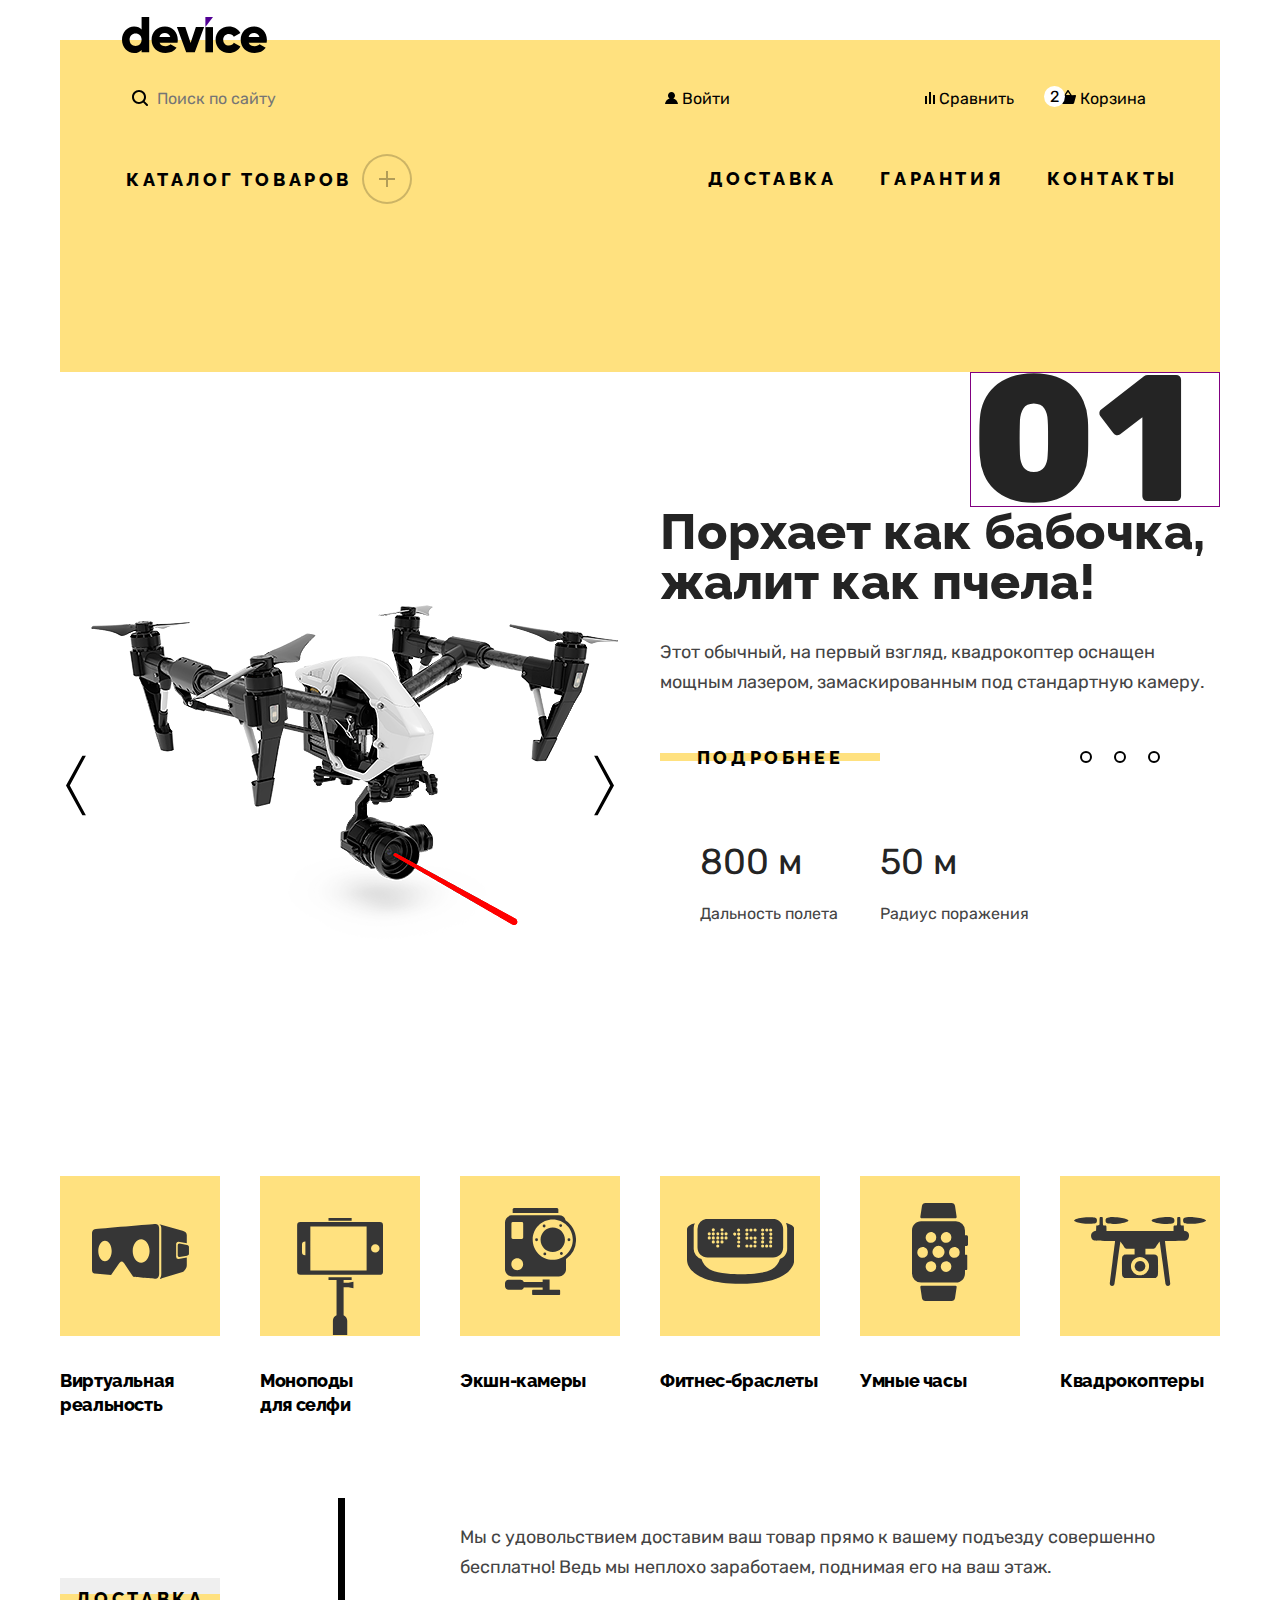
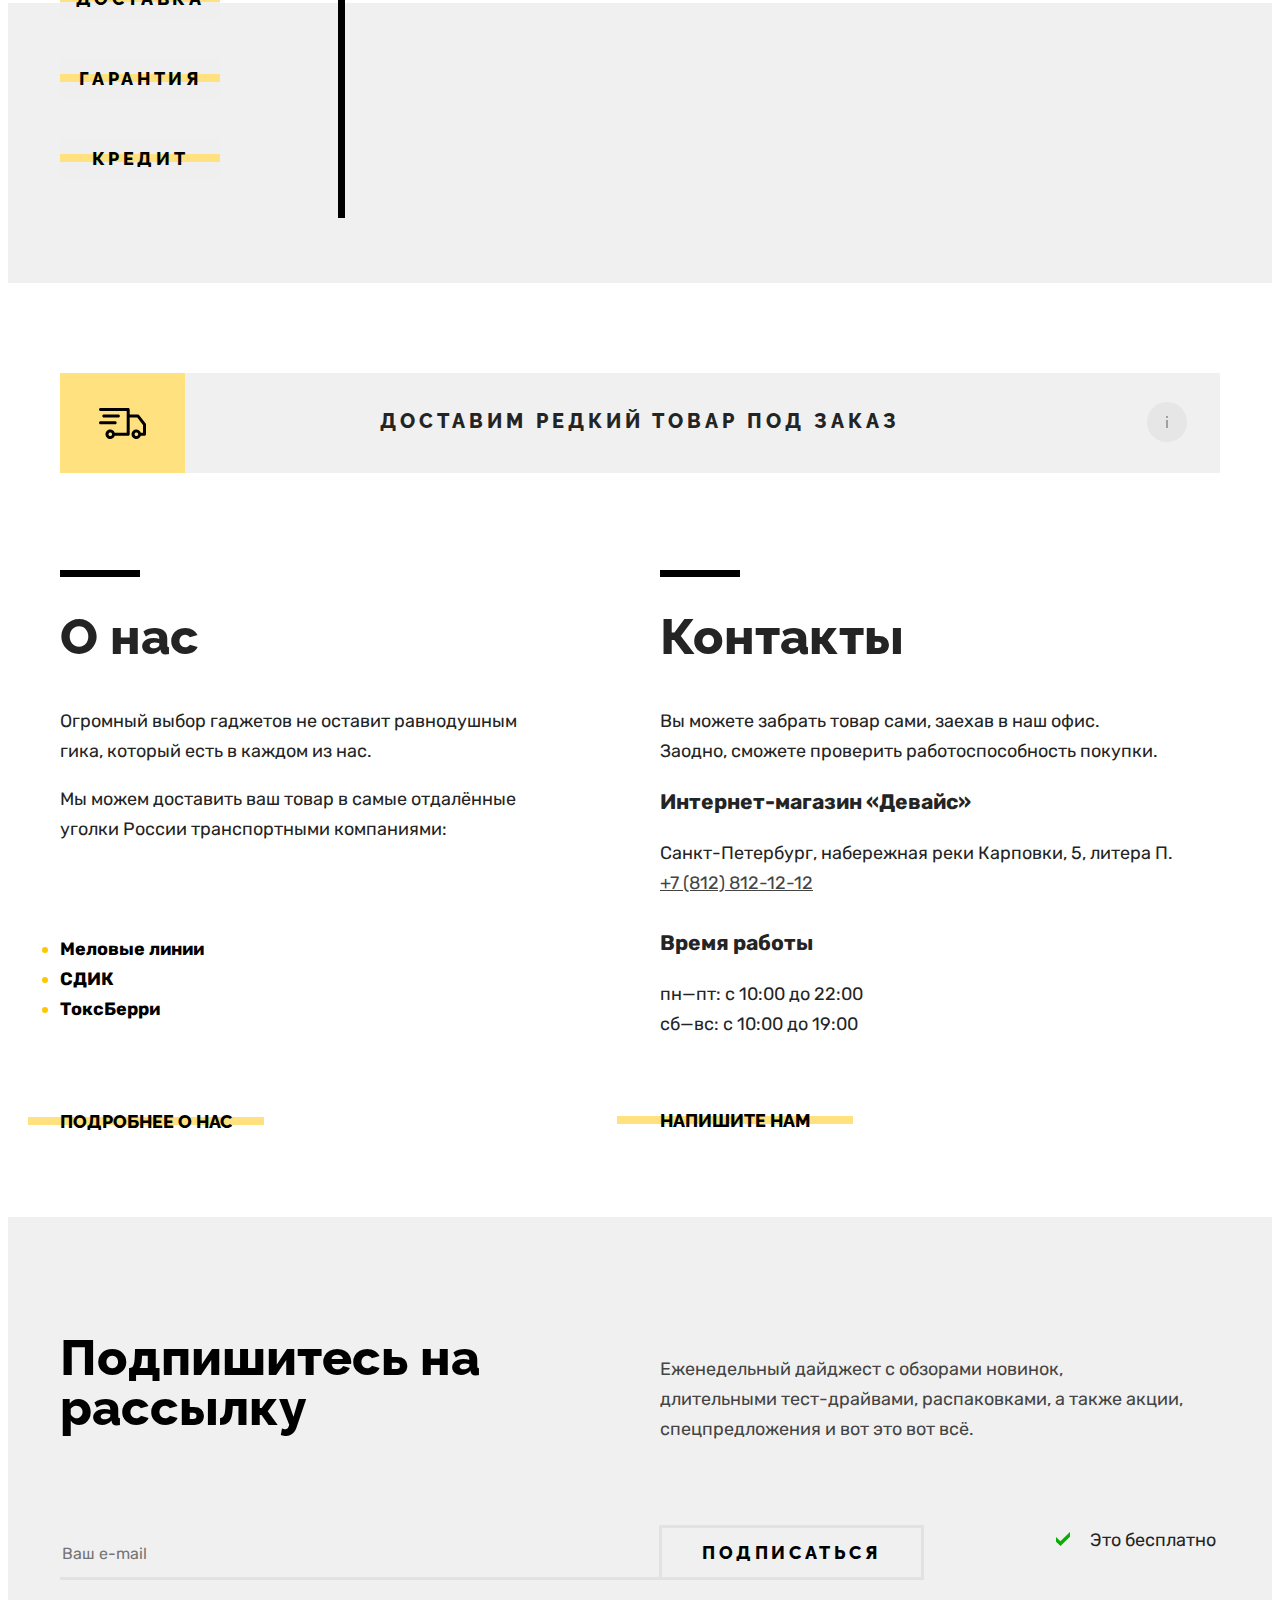
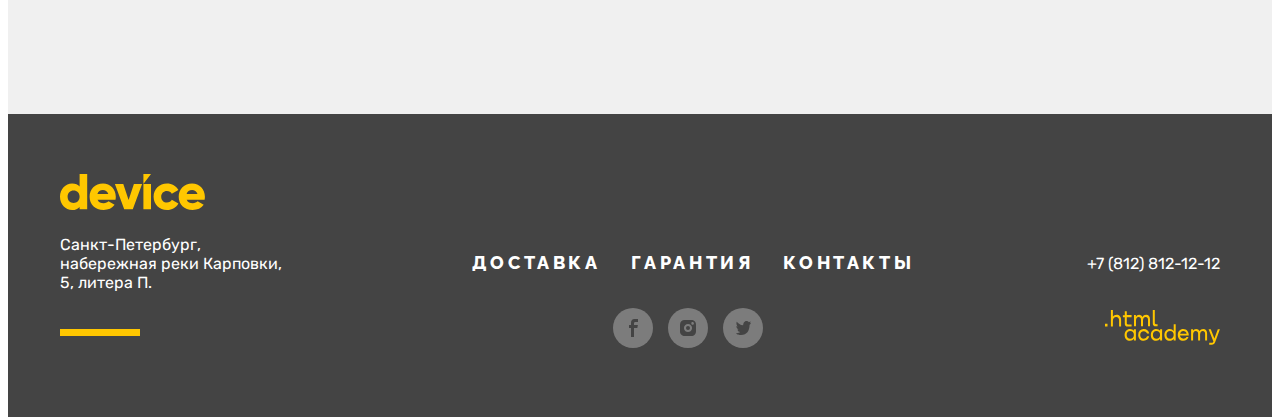
==== commit 122ea770: "изменения" ====
--- a/index.html
+++ b/index.html
@@ -95,9 +95,6 @@
             </ul>
           </div>
         </div>
-        <div class="big-numbers">
-            <span class="big-number">01</span>
-        </div>
       </nav>
     </header>
     <main class="main-container main-index">
@@ -105,55 +102,58 @@
       <section class="gadgets">
         <h2 class="visually-hidden" hidden>Описание товара</h2>
         <section class="gadgets-item">
-          <div class="gadget-container-pic">
-            <button type="button" class="slider-back slider">
-              <svg width="20" height="60" fill="none" xmlns="http://www.w3.org/2000/svg">
-                <path d="M20 60h-3.5L0 30 16.5 0H20L3.8 30 20 60Z" fill="#000"/>
-              </svg>
-            </button>
-          <img src="images/slides/main_products/quadrocopter.jpg" alt="Квадрокоптер" class="quadrocopter" width="560" height="560">
-            <button type="button" class="slider-next slider">
-              <svg width="20" height="60" fill="none" xmlns="http://www.w3.org/2000/svg">
-                <path d="M0 60h3.5L20 30 3.5 0H0l16.2 30L0 60Z" fill="#000"/>
-              </svg>
-            </button>
-          </div>
-          <div class="gadget-container-description">
-            <h2 class="gadget-heading">Порхает как бабочка, жалит как пчела!</h2>
-            <p class="gadget-description">Этот обычный, на первый взгляд, квадрокоптер оснащен мощным лазером, замаскированным под стандартную камеру.</p>
-            <div class="more-pagination">
-              <a class="more" href="#">Подробнее</a>
-              <ul class="slider-pagination">
-                <li class="slider-pagination-item slider-pagination-item-current">
-                  <button class="slider-pagination-button slider-pagination-button-current"
-                    type="button">
-                  <span class="visually-hidden">1-й товар</span>
-                  </button>
+          <span class="gadget-slider-number">01</span>
+          <div class="gadget-slider">
+            <div class="gadget-container-pic">
+              <button type="button" class="slider-back slider">
+                <svg width="20" height="60" fill="none" xmlns="http://www.w3.org/2000/svg">
+                  <path d="M20 60h-3.5L0 30 16.5 0H20L3.8 30 20 60Z" fill="#000"/>
+                </svg>
+              </button>
+              <img src="images/slides/main_products/slider-1.png" alt="Квадрокоптер" class="quadrocopter" width="560" height="560">
+              <button type="button" class="slider-next slider">
+                <svg width="20" height="60" fill="none" xmlns="http://www.w3.org/2000/svg">
+                  <path d="M0 60h3.5L20 30 3.5 0H0l16.2 30L0 60Z" fill="#000"/>
+                </svg>
+              </button>
+            </div>
+            <div class="gadget-container-description">
+              <h2 class="gadget-heading">Порхает как бабочка, жалит как пчела!</h2>
+              <p class="gadget-description">Этот обычный, на первый взгляд, квадрокоптер оснащен мощным лазером, замаскированным под стандартную камеру.</p>
+              <div class="more-pagination">
+                <a class="more device-btn" href="#">Подробнее</a>
+                <ul class="slider-pagination">
+                  <li class="slider-pagination-item slider-pagination-item-current">
+                    <button class="slider-pagination-button slider-pagination-button-current"
+                      type="button">
+                    <span class="visually-hidden">1-й товар</span>
+                    </button>
+                  </li>
+                  <li class="slider-pagination-item  slider-pagination-item-current">
+                    <button class="slider-pagination-button slider-pagination-button-current"
+                      type="button">
+                    <span class="visually-hidden">2-й товар</span>
+                    </button>
+                  </li>
+                  <li class="slider-pagination-item  slider-pagination-item-current">
+                    <button class="slider-pagination-button slider-pagination-button-current"
+                      type="button">
+                    <span class="visually-hidden">3-й товар</span>
+                    </button>
+                  </li>
+                </ul>
+              </div>
+              <ul class="stats-list">
+                <li class="stats-list-item">
+                  <span class="stats-item-big">800 м </span>
+                  <span class="stats-item-text">Дальность полета</span>
                 </li>
-                <li class="slider-pagination-item  slider-pagination-item-current">
-                  <button class="slider-pagination-button slider-pagination-button-current"
-                    type="button">
-                  <span class="visually-hidden">2-й товар</span>
-                  </button>
-                </li>
-                <li class="slider-pagination-item  slider-pagination-item-current">
-                  <button class="slider-pagination-button slider-pagination-button-current"
-                    type="button">
-                  <span class="visually-hidden">3-й товар</span>
-                  </button>
+                <li class="stats-list-item">
+                  <span class="stats-item-big">50 м </span>
+                  <span class="stats-item-text">Радиус поражения</span>
                 </li>
               </ul>
             </div>
-            <ul class="stats-list">
-              <li class="stats-list-item">
-                <span class="stats-item-big">800 м </span>
-                <span class="stats-item-text">Дальность полета</span>
-              </li>
-              <li class="stats-list-item">
-                <span class="stats-item-big">50 м </span>
-                <span class="stats-item-text">Радиус поражения</span>
-              </li>
-            </ul>
           </div>
         </section>
       </section>
@@ -241,28 +241,37 @@
         <div class="services-container">
           <ul class="services-list">
             <li class="services-item">
-              <button type="button" class="services-item-button">Доставка</button>
+              <button type="button" class="services-item-button device-btn">Доставка</button>
             </li>
             <li class="services-item">
-              <button type="button" class="services-item-button">Гарантия</button>
+              <button type="button" class="services-item-button device-btn">Гарантия</button>
             </li>
             <li class="services-item">
-              <button type="button" class="services-item-button">Кредит</button>
+              <button type="button" class="services-item-button device-btn">Кредит</button>
             </li>
           </ul>
           <div class="services-slides">
-            <p class="services-slides-item">Мы с удовольствием доставим ваш товар прямо
-              к вашему подъезду совершенно бесплатно! Ведь
-              мы неплохо заработаем, поднимая его на ваш этаж.
-            </p>
-            <p class="services-slides-item">Если из-за возгорания купленного у нас товара у вас
-              сгорит дом — не переживайте, мы выдадим вам новый.
-              Товар, не дом, конечно же.
-            </p>
-            <p class="services-slides-item">Залезть в долговую яму стало проще!
-              Кредитные консультанты подберут для вас наиболее выгодные условия кредита. 
-              Выгодные для банка, разумеется.
-            </p>
+            <div class="services-slide">
+              <h1></h1>
+              <p class="services-slides-item">Мы с удовольствием доставим ваш товар прямо
+                к вашему подъезду совершенно бесплатно! Ведь
+                мы неплохо заработаем, поднимая его на ваш этаж.
+              </p>
+            </div>
+            <div class="services-slide" hidden>
+              <h1></h1>
+              <p class="services-slides-item">Если из-за возгорания купленного у нас товара у вас
+                сгорит дом — не переживайте, мы выдадим вам новый.
+                Товар, не дом, конечно же.
+              </p>
+            </div>
+            <div class="services-slide" hidden>
+              <h1></h1>
+              <p class="services-slides-item">Залезть в долговую яму стало проще!
+                Кредитные консультанты подберут для вас наиболее выгодные условия кредита. 
+                Выгодные для банка, разумеется.
+              </p>
+            </div>
           </div>
         </div>
       </section>
@@ -331,10 +340,10 @@
     </main>
     <footer class="page-footer">
       <div class="common-footer-container">
+       <img class="footer-contacts-logo" src="images/logo-footer.svg" alt="Логотип магазина device" width="145" height="36">
         <div class="footer-container">
           <section class="footer-contacts">
             <h2 class="visually-hidden" hidden>Адрес магазина</h2>
-            <img class="footer-contacts-logo" src="images/logo-footer.svg" alt="Логотип магазина device" width="145" height="36">
             <address class="footer-contacts-adress">
               <p class="footer-contacts-adress-text">Санкт-Петербург, набережная реки Карповки, 5, литера П.</p>
             </address>
@@ -343,13 +352,13 @@
             <h2 class="visually-hidden" hidden>Cсылки на услуги магазина</h2>
             <ul class="footer-services-list">
               <li class="footer-services-item">
-                <a href="#">Доставка</a>
+                <a href="#" class="footer-services-link">Доставка</a>
               </li>
               <li class="footer-services-item">
-                <a href="#">Гарантия</a>
+                <a href="#" class="footer-services-link">Гарантия</a>
               </li>
               <li class="footer-services-item">
-                <a href="#">Контакты</a>
+                <a href="#" class="footer-services-link">Контакты</a>
               </li>
             </ul>
           </section>
--- a/styles/styles.css
+++ b/styles/styles.css
@@ -84,6 +84,7 @@
     width: 1160px;
     margin: 0 auto;
     margin-top: 34px;
+    padding-bottom: 167px;
 }
 
 .nav-header-top {
@@ -115,6 +116,7 @@
     position: relative;
     width: 516px;
 }
+
 .search {
     width: 100%;
     background-color: #FFE17F;
@@ -122,11 +124,12 @@
     border-radius: 20px;
     background-image: url(../images/user-nav/search.svg);
     background-repeat: no-repeat;
-    background-position: 2px 10px;
+    background-position: 10px 10px;
     padding-left: 35px;
     padding-top: 12px;
     padding-bottom: 12px;
 }
+
 .search::-webkit-search-cancel-button {     /* Убираем крестик в поле поиска */
     display: none;
 }
@@ -242,6 +245,7 @@
 /* Основное меню */
 .nav-header-bottom {
     display: flex;
+    position: relative;
     align-items: center;
     flex-wrap: wrap;
     margin: 0 auto;
@@ -303,11 +307,15 @@
 /* Выпадающее меню */
 
 .dropdown-menu-container {
-    display: none; 
+    display: none;
+    position: absolute; 
+    top: 100%;
+    width: 100%;
+    left: 0;
     margin: 0;
     flex-basis: 100%;
     padding-left: 62px;
-    padding-top: 50px;
+    padding-top: 15px;
 }
 
 .dropdown-menu-container:hover {
@@ -384,8 +392,18 @@
     width: 1160px;
     margin-top: 45px;
 }
-
-.big-number {
+/* Main между шапкой и футром */
+
+.main-container {
+    flex-grow: 1;
+}
+/*  Крупная картинка с описанием */
+.gadgets-item {
+    width: 1160px;
+    margin:0 auto;
+}
+
+.gadget-slider-number {
     display: flex;
     align-items: center;
     width: 250px;
@@ -398,41 +416,60 @@
     font-weight: 800;
     font-size: 180px;
     line-height: 30px;
-    color: #FFFFFF;
-}
-/* Main между шапкой и футром */
-
-.main-container {
-    flex-grow: 1;
-}
-/*  Крупная картинка с описанием */
-.gadgets-item {
-    display: flex;
-    width: 1160px;
-    margin:0 auto;
+    color: #242424;
+}
+
+.gadget-slider {
+    display: flex;
+}
+
+.slider {
+    position: absolute;
+    top: 50%;
+    transform: translateY(-50%);
+    border: none;
+    background-color: #FFFFFF;
+    cursor: pointer;
+}
+
+.slider-next {
+    right: 0;
+}
+
+.slider-back {
+    left: 0;
 }
 
 .gadget-container-pic {
     display: flex;
+    position: relative;
 }
 
 .gadget-container-description {
     width: 560px;
     margin-left: auto;
 }  
+
+.gadget-heading {
+    margin: 0;
+    margin-bottom: 30px;
+}
+.gadget-description {
+    margin: 0;
+}
 /* Подробнее */ 
-.more-pagination,
-.stats-list {
-    display: flex;
+.more-pagination {
+    display: flex;
+    align-items: center;
+    justify-content: space-between;
+    margin-top: 40px;
 }
 
 .more {
     position: relative;
     font-family: "Raleway", sans-serif;
     width: 220px;
-    margin-top: 60px;
-    margin-right: 200px;
-    margin-left: 40px;
+    padding: 9.5px 0;
 
     line-height: 21px;
     font-weight: 800;
@@ -443,26 +480,54 @@
     color: #000000;
 }
 
-.more::before {
+.device-btn {
+    position: relative;
+    width: 220px;
+
+    line-height: 21px;
+    font-weight: 800;
+    text-align: center;
+    letter-spacing: 0.2em;
+    text-decoration: none;
+    text-transform: uppercase;
+    color: #000000;
+
+    padding: 9.5px 0;
+}
+
+.device-btn::before {
     content: "";
     position: absolute;
-    top: 6px;
-    left: 50%;
-    transform: translateX(-50%);
-    width: 220px;
+    top: 50%;
+    transform: translateY(-50%);
+    left: 0;
+    width: 100%;
     height: 8px;
     background-color: #FFE17F;
     z-index: -1;
-}
-
+
+    transition: all 0.3s;
+}
+
+.device-btn:hover::before {
+    font-family: "Raleway", sans-serif;
+    height: 100%;
+    top: 0;
+    transform: none;
+}
 /* Слайдеры пагинации */
 .slider-pagination {
     display: flex;
     padding: 0;
     margin: 0;
+    margin-right: 60px;
     justify-content: space-between;
     width: 80px;
     height: 12px;
+}
+
+.slider-pagination-item {
+    display: flex;
 }
 
 .slider-pagination-button {
@@ -489,6 +554,10 @@
 
 
 /* Характеристики товара */
+.stats-list {
+    display: flex;
+}
+
 .stats-list {
     margin-top: 70px;
 }
@@ -554,7 +623,19 @@
 /* Слайды: доставка, гарантия, кредит */
 .services {
     display: flex;
+    position: relative;
     margin-top: 69px;
+    padding-bottom: 65px;
+}
+
+.services::before {
+    content: '';
+    position: absolute;
+    width: 100%;
+    height: 280px;
+    background: #F0F0F0;
+    z-index: -1;
+    bottom: 0;
 }
 
 .services-container {
@@ -564,14 +645,17 @@
 }
 
 .services-list {
-    margin: 0;
-    padding: 0;
+    width: 285px;
+    margin: 0;
+    padding: 0;
+    padding-top: 80px;
+    padding-bottom: 40px;
+    border-right: 7px solid #000000;
 }
 
 .services-slides {
     width: 760px;
     margin-left: auto;
-
 }
 
 .services-item-button {
@@ -589,24 +673,8 @@
     z-index: 0;
 }
 
-.services-item-button::before {
-    content: "";
-    position: absolute;
-    top: 6px;
-    width: 100%;
-    left: 50%;
-    transform: translateX(-50%);
-    height: 8px;
-    background-color: #FFE17F;
-    z-index: -1;
-}
-   
 .services-item:not(:first-child) {
       margin-top: 40px;
-}
-
-.services {
-    background-color: #F0F0F0;
 }
 
 .services-slides-item {
@@ -841,6 +909,11 @@
 }
 
 /* Футер */
+.page-footer {
+    padding: 60px 0;
+    background-color: #444444;
+}
+
 .common-footer-container {
     width: 1160px;
     margin: 0 auto;
@@ -853,14 +926,11 @@
 
 .footer-container {
     align-items: center;
-    margin-bottom: 50px;
-    margin-top: 60px;
 }
 
 .footer-social {
     align-items: center;
     justify-content: space-between;
-    margin-bottom: 60px;
 }
 
 .footer-social::before {
@@ -883,13 +953,9 @@
     margin-left: auto;
 }
 
-.page-footer {
-    background-color: #444444;
-}
-
 .footer-contacts {
- width: 238px;
- height: 110px;
+    width: 239px;
+    margin-right: auto;
 }
 
 .footer-contacts-adress-text {
@@ -900,6 +966,10 @@
   color: #FFFFFF;
 }
 
+.footer-services-item {
+    margin-right: 30px;
+}
+
 .footer-services-item a {
     font-family: "Raleway", sans-serif;
 
@@ -915,23 +985,18 @@
     list-style-type: none;
     padding: 0;
     margin: 0;
-    margin-right: 58px;
 }
 
 .footer-services-list:nth-chil(3) {
     margin-right: 0;
 }
 
-.footer-services-item {
-    margin-right: 7px;
-}
-
 .footer-services-item:last-child {
     margin-right: 0;
 }
 
-.footer-contacts {
-    margin-right: auto;
+.footer-services-link {
+    letter-spacing: 0.2em;
 }
 
 .footer-contacts-phone {
@@ -948,6 +1013,7 @@
 
 .footer-social-list {
     list-style-type: none;
+    margin-left: 130px;
 }
 
 /* Каталог */
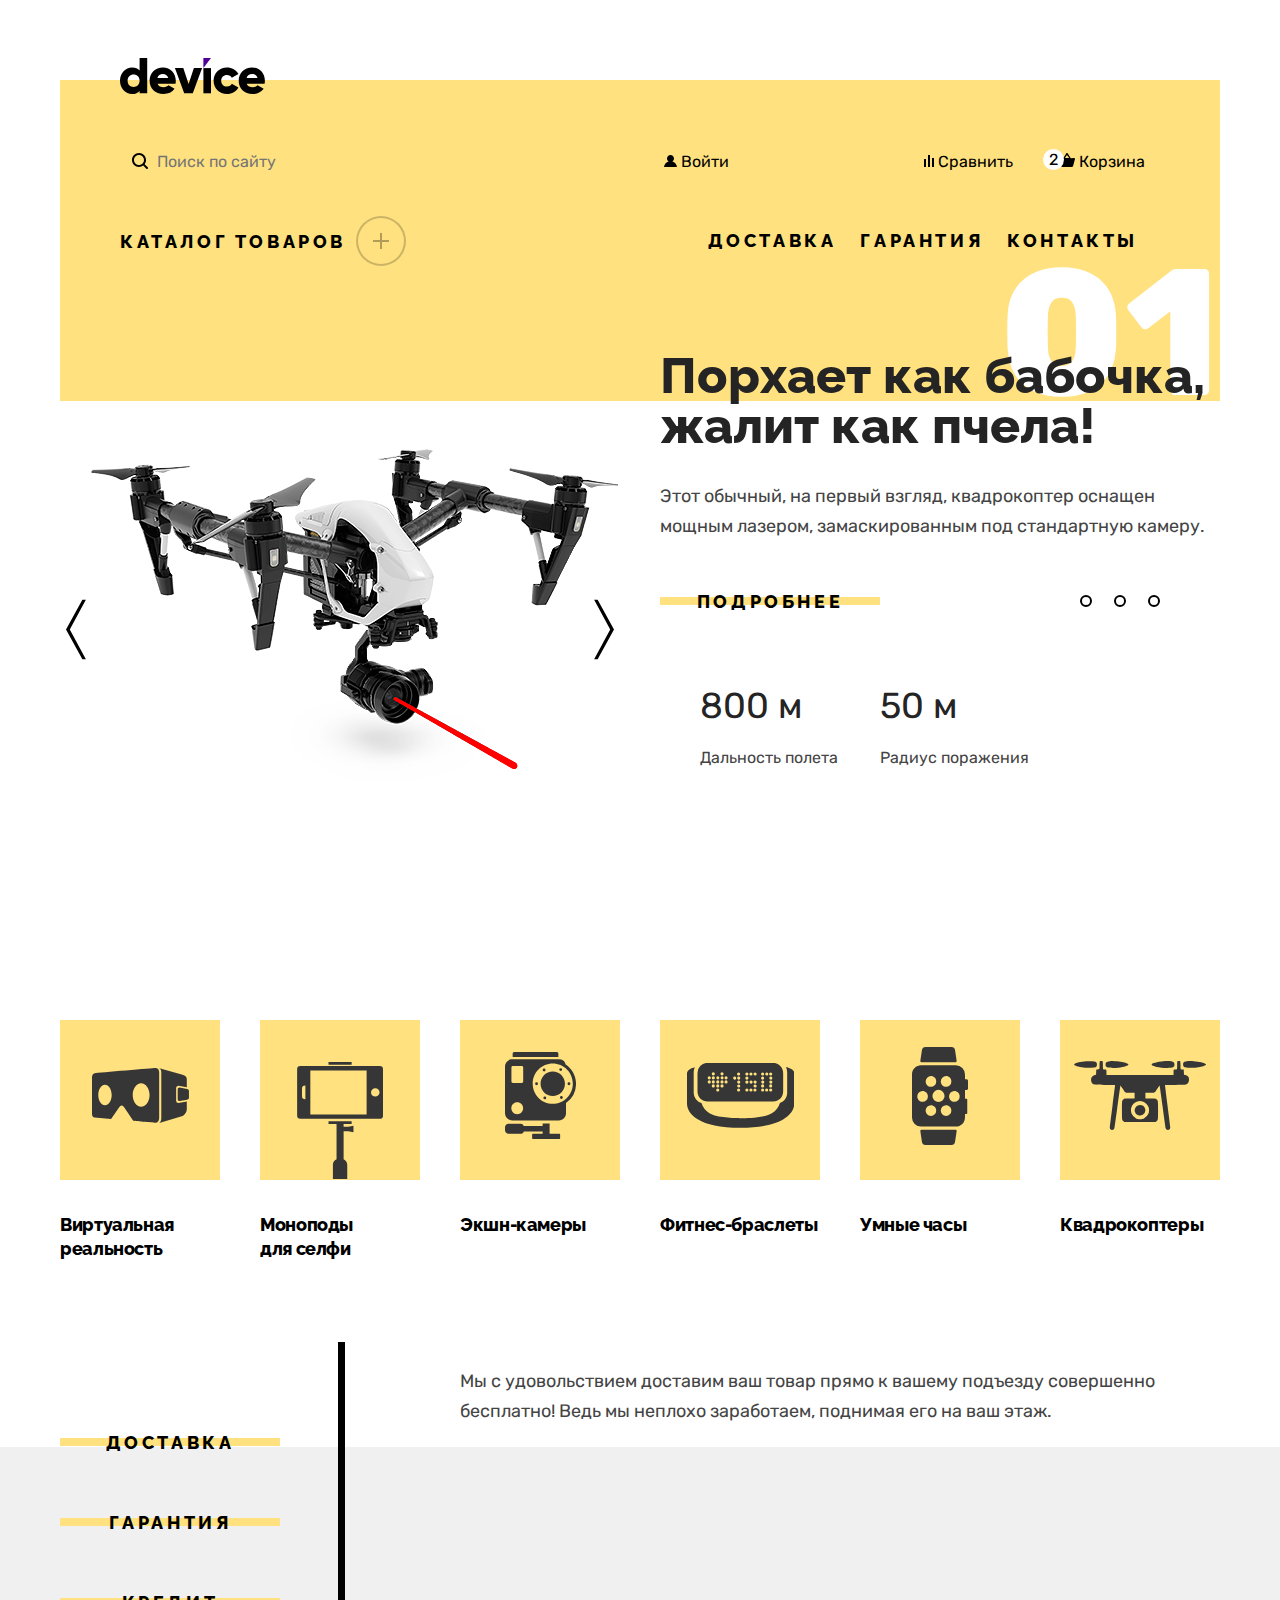
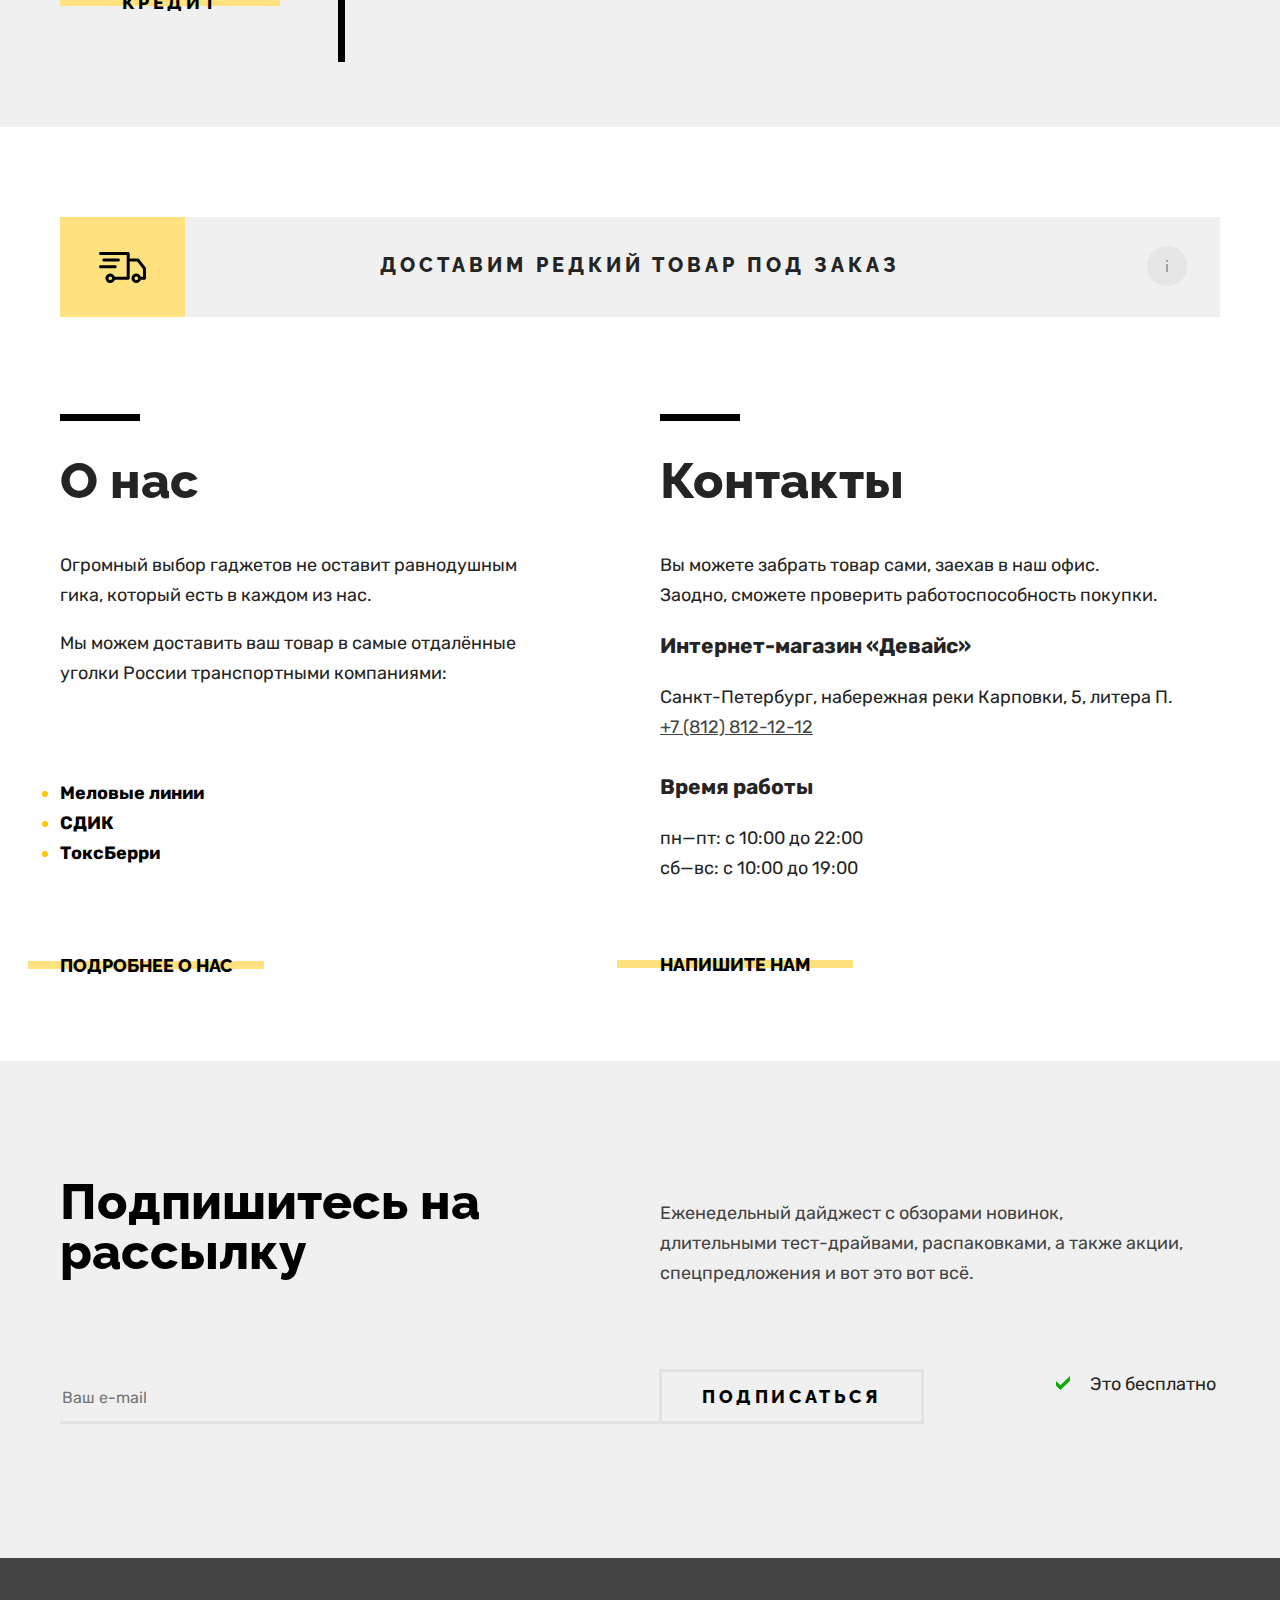
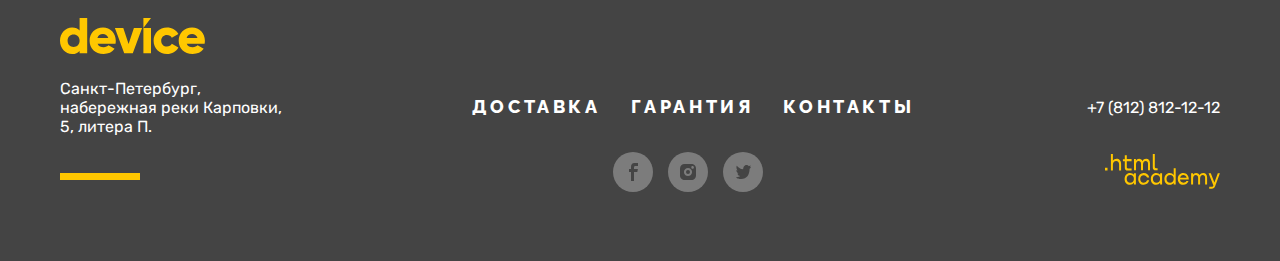
==== commit 0aedbcc7: "check check" ====
--- a/index.html
+++ b/index.html
@@ -6,7 +6,7 @@
     <link rel="stylesheet" href="styles/styles.css">
   </head>
   <body>
-    <header>
+    <header class="page-header">
       <h2 class="visually-hidden" hidden>Меню сайта</h2>
       <a class="navigation-logo">
       <img class="logo" alt="Логотип магазина device" src="images/logo-header.svg" width="145" height="36">
--- a/styles/styles.css
+++ b/styles/styles.css
@@ -49,7 +49,8 @@
     line-height: 30px;
     color: #242424;
     background-color: #FFFFFF;
-    margin-top: 40px;
+    padding-top: 40px;
+    margin: 0;
 }
 
 .visually-hidden {
@@ -69,36 +70,30 @@
 
 /* Шапка сайта с навигацией */
    /* Весь хэдэр */
-header {
+.page-header {
     position: relative;
     background-color: #FFE17F;
     color:#000000;
     width: 1160px;
-    margin: 0 auto; 
-}
-
+    margin: 0 auto;
+    margin-top: 40px;
+    padding: 0 60px; 
+}
  /* Общая навигация, внутри верхняя и нижняя строки навигации */
 .navigation {
     display: flex;
     flex-direction: column;
-    width: 1160px;
-    margin: 0 auto;
     margin-top: 34px;
-    padding-bottom: 167px;
 }
 
 .nav-header-top {
     display: flex;
     align-items: baseline;
-    margin: 0 auto;
-    width: 1041px;
 }
 /* Лого */
 .navigation-logo {
-    position: absolute;
-    top: -23px;
-    left: 62px;
-
+    display: block;
+    margin-top: -22px;
 }
 /* Навигация юзера */
 .navigation-user {
@@ -245,12 +240,9 @@
 /* Основное меню */
 .nav-header-bottom {
     display: flex;
-    position: relative;
     align-items: center;
     flex-wrap: wrap;
-    margin: 0 auto;
     margin-top: 30px;
-    width: 1160px;
 }
 
 .navigation-list {
@@ -260,12 +252,13 @@
     margin: 0;
     padding: 0;
     margin-left: auto;
-    padding-right: 20px;
 }
 
 .navigation-link {
     font-family: "Raleway", sans-serif;
-    padding: 14px 20px 15px;
+    padding: 0;
+    padding-bottom: 9px;
+    margin-right: 20px;
 
     line-height: 21px;
     font-weight: 800;
@@ -286,10 +279,10 @@
     line-height: 21px;
     letter-spacing: 0.2em;
     text-transform: uppercase;
+    padding: 0;
 
     border: none;
     background-color: #FFE17F;
-    margin-left: 60px;
     cursor: pointer;
 }
 
@@ -314,8 +307,9 @@
     left: 0;
     margin: 0;
     flex-basis: 100%;
-    padding-left: 62px;
     padding-top: 15px;
+    padding-left: 60px;
+    background-color: #FFE17F;
 }
 
 .dropdown-menu-container:hover {
@@ -328,8 +322,8 @@
 
 .dropdown-menu {
     display: grid;
-    grid-template-columns: repeat(3, 217px);
-    grid-template-rows: 210px;
+    grid-template-columns: repeat(3, auto);
+    grid-template-rows: auto;
     margin: 0;
     padding: 0;
 }
@@ -387,18 +381,16 @@
 .navigation-link:active {
     opacity: 0.3;
 }
-/* Номер большой картинки */
-.big-numbers {
-    width: 1160px;
-    margin-top: 45px;
-}
+
 /* Main между шапкой и футром */
 
 .main-container {
+    position: relative;
     flex-grow: 1;
 }
 /*  Крупная картинка с описанием */
 .gadgets-item {
+    position: relative;
     width: 1160px;
     margin:0 auto;
 }
@@ -406,21 +398,23 @@
 .gadget-slider-number {
     display: flex;
     align-items: center;
-    width: 250px;
+    justify-content: flex-end;
+    width: 100%;
     height: 135px;
     margin-left: auto;
-    border: 1px solid purple;
 
     font-family: Rubik;
     font-style: normal;
     font-weight: 800;
     font-size: 180px;
     line-height: 30px;
-    color: #242424;
+    color: #FFFFFF;
+    background-color: #FFE17F;
 }
 
 .gadget-slider {
     display: flex;
+    margin-top: -50px;
 }
 
 .slider {
@@ -659,17 +653,12 @@
 }
 
 .services-item-button {
-    position: relative;
-    font-family: "Raleway", sans-serif;
-
-    width: 160px;
-    font-weight:800;
+    font-family: "Raleway", sans-serif;
+
+    width: 220px;
     font-size: inherit;
-    line-height: 21px;
-    text-align:center;
-    text-transform: uppercase;
-    letter-spacing: 0.2em;
     border: none;
+    background-color: transparent;
     z-index: 0;
 }
 
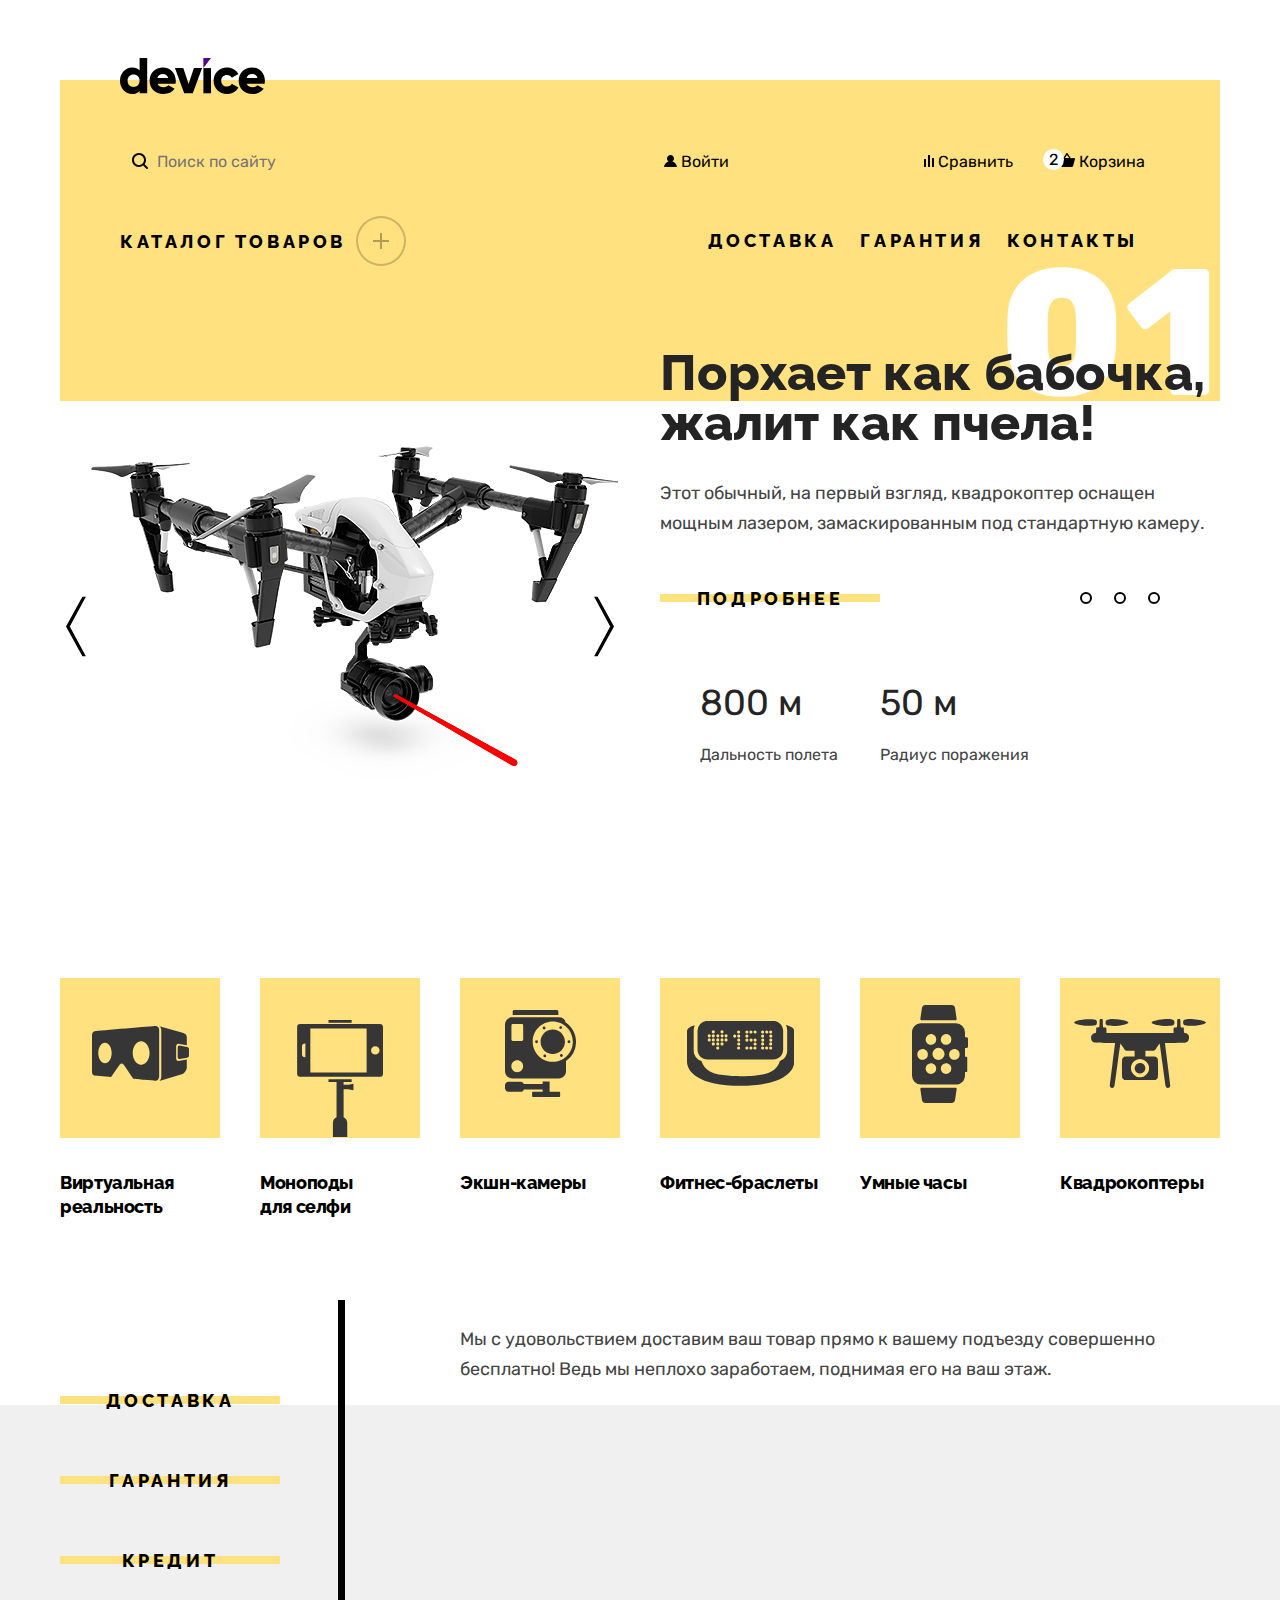
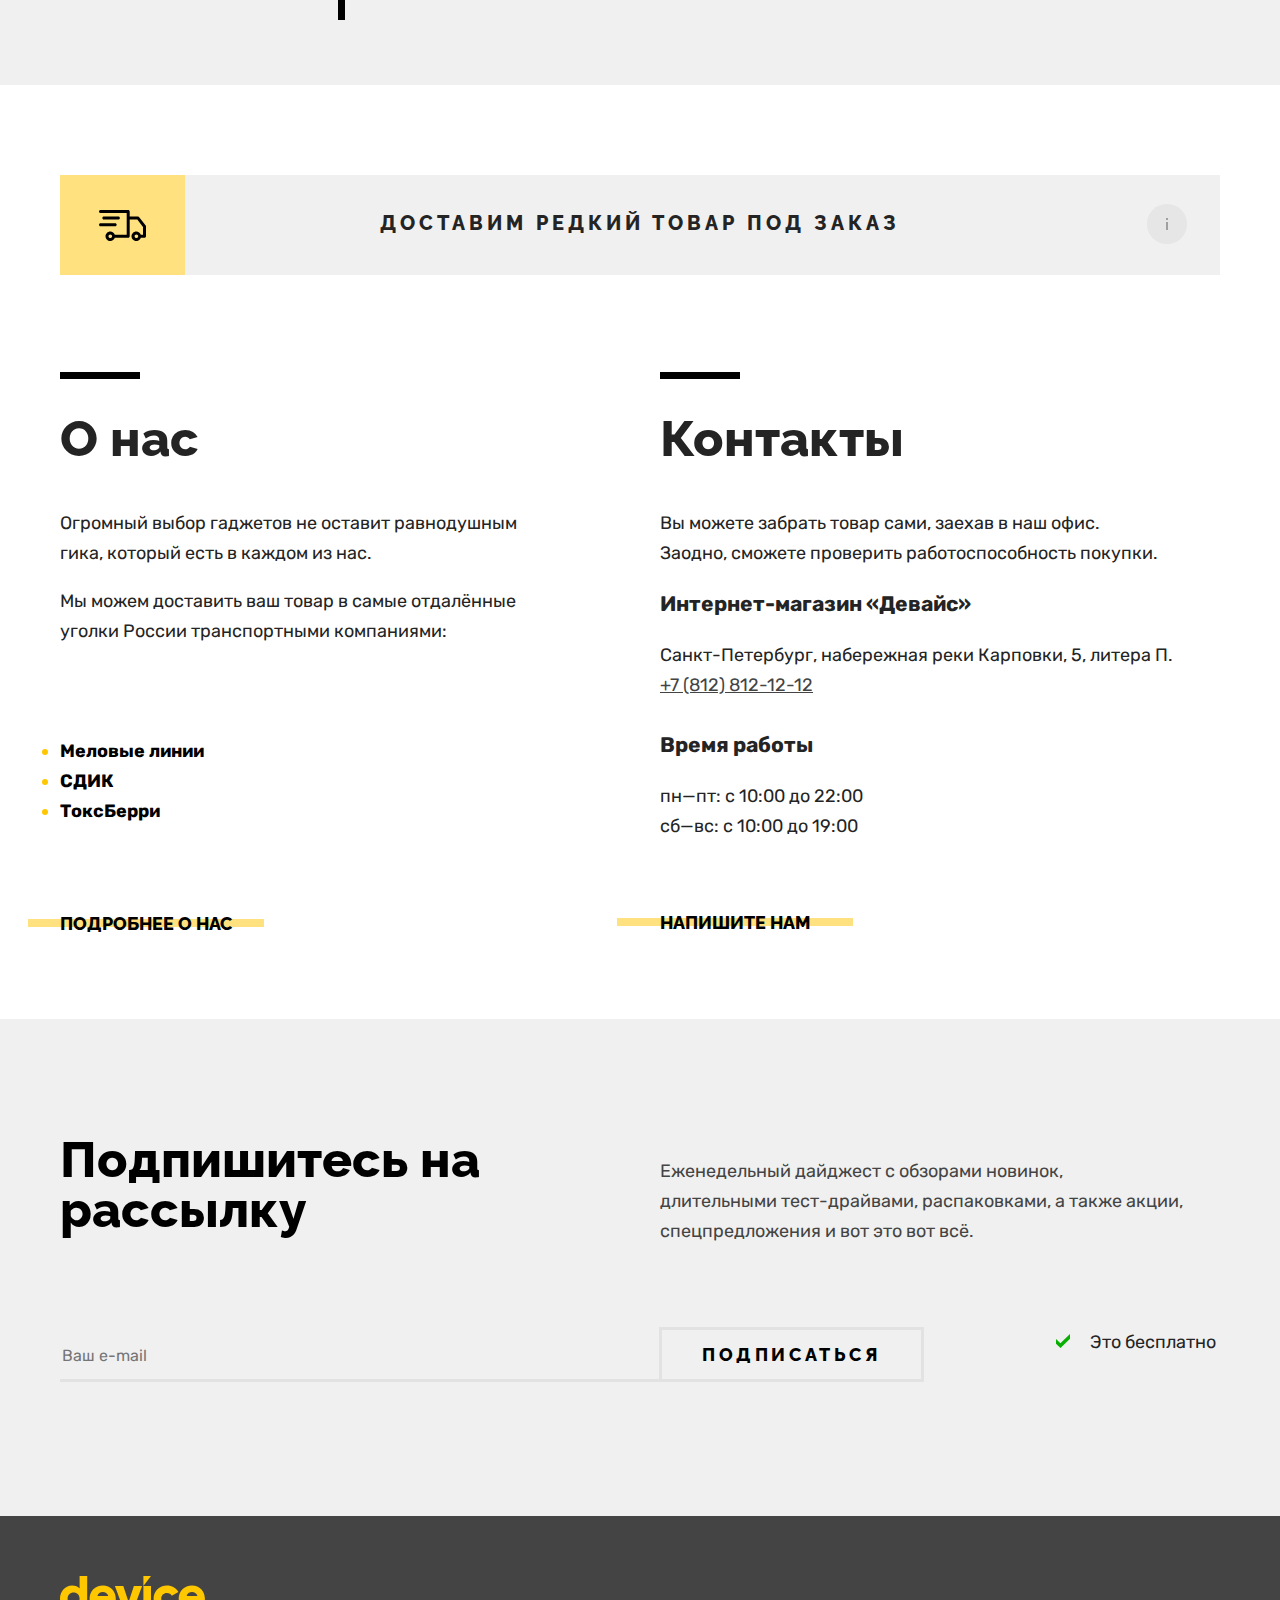
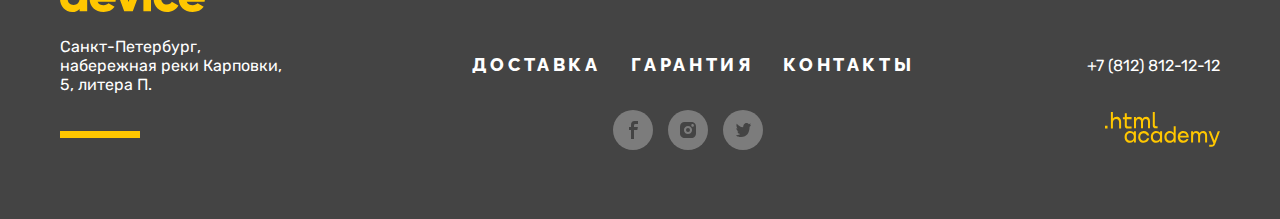
==== commit e7a904e1: "Исправления" ====
--- a/index.html
+++ b/index.html
@@ -47,7 +47,7 @@
         </div>
         <div class="nav-header-bottom">
           <button type="button" class="open-menu">
-          <span>Каталог товаров</span>
+          <span class="catalog-text">Каталог товаров</span>
           </button> 
           <ul class="navigation-list">
             <li class="navigation-item">
@@ -240,13 +240,13 @@
         <h2 class="visually-hidden" hidden>Сервисы</h2>
         <div class="services-container">
           <ul class="services-list">
-            <li class="services-item">
+            <li class="services-item current">
               <button type="button" class="services-item-button device-btn">Доставка</button>
             </li>
-            <li class="services-item">
+            <li class="services-item current">
               <button type="button" class="services-item-button device-btn">Гарантия</button>
             </li>
-            <li class="services-item">
+            <li class="services-item current">
               <button type="button" class="services-item-button device-btn">Кредит</button>
             </li>
           </ul>
--- a/styles/styles.css
+++ b/styles/styles.css
@@ -1,7 +1,12 @@
-*, *::before, *::after {
+*,
+*::before,
+*::after {
     box-sizing: border-box;
 }
+
+
 /* Подключаю стиль Rubik */
+
 @font-face {
     font-family: "Rubik";
     font-style: normal;
@@ -26,7 +31,9 @@
     font-display: swap;
 }
 
+
 /* Подключаю стиль Raleway */
+
 @font-face {
     font-family: "Raleway";
     font-style: normal;
@@ -36,7 +43,7 @@
 }
 
 html {
- height: 100%;
+    height: 100%;
 }
 
 body {
@@ -44,7 +51,6 @@
     flex-direction: column;
     min-height: 100%;
     font-family: "Rubik", sans-serif;
-
     font-size: 18px;
     line-height: 30px;
     color: #242424;
@@ -68,18 +74,25 @@
     list-style: none;
 }
 
+
 /* Шапка сайта с навигацией */
-   /* Весь хэдэр */
+
+
+/* Весь хэдэр */
+
 .page-header {
     position: relative;
     background-color: #FFE17F;
-    color:#000000;
+    color: #000000;
     width: 1160px;
     margin: 0 auto;
     margin-top: 40px;
-    padding: 0 60px; 
-}
- /* Общая навигация, внутри верхняя и нижняя строки навигации */
+    padding: 0 60px;
+}
+
+
+/* Общая навигация, внутри верхняя и нижняя строки навигации */
+
 .navigation {
     display: flex;
     flex-direction: column;
@@ -90,12 +103,18 @@
     display: flex;
     align-items: baseline;
 }
+
+
 /* Лого */
+
 .navigation-logo {
     display: block;
     margin-top: -22px;
 }
+
+
 /* Навигация юзера */
+
 .navigation-user {
     display: flex;
     flex-wrap: wrap;
@@ -105,7 +124,10 @@
     padding: 0px;
     margin-left: auto;
 }
+
+
 /* Поиск */
+
 .form-search {
     display: flex;
     position: relative;
@@ -125,7 +147,8 @@
     padding-bottom: 12px;
 }
 
-.search::-webkit-search-cancel-button {     /* Убираем крестик в поле поиска */
+.search::-webkit-search-cancel-button {
+    /* Убираем крестик в поле поиска */
     display: none;
 }
 
@@ -135,18 +158,19 @@
     width: 160px;
     height: 43px;
     right: 0;
-
     font: inherit;
     background: none;
     border: 2px solid #000000;
     border-radius: 0px 20px 20px 0px;
 }
 
-.search:not(:placeholder-shown) ~ .search-button {  /* Когда нет placeholder'a, то показываем кнопку */
+.search:not(:placeholder-shown)~.search-button {
+    /* Когда нет placeholder'a, то показываем кнопку */
     display: block;
 }
 
-.search:active, .search:focus {
+.search:active,
+.search:focus {
     border: none;
     outline: none;
 }
@@ -155,7 +179,8 @@
     border: 2px solid #AF4FFF;
 }
 
-.search:not(:placeholder-shown) { /* активность - когда идёт набор текста */
+.search:not(:placeholder-shown) {
+    /* активность - когда идёт набор текста */
     border: 2px solid #000000;
 }
 
@@ -186,12 +211,15 @@
     border-color: #000;
     background-color: #000;
     color: rgba(255, 255, 255, 0.3);
-  }
+}
 
 .search-svg {
     margin-right: 20px;
 }
+
+
 /* Юзер */
+
 .navigation-user-item {
     position: relative;
 }
@@ -199,7 +227,6 @@
 .navigation-user-link,
 .shop-cart {
     font-family: inherit;
-
     font-size: 16px;
     line-height: 19px;
     text-decoration: none;
@@ -217,7 +244,6 @@
     align-items: center;
     justify-content: center;
     position: absolute;
-    
     width: 21px;
     height: 21px;
     top: 12px;
@@ -237,7 +263,9 @@
     margin-right: 15px;
 }
 
+
 /* Основное меню */
+
 .nav-header-bottom {
     display: flex;
     align-items: center;
@@ -259,7 +287,6 @@
     padding: 0;
     padding-bottom: 9px;
     margin-right: 20px;
-
     line-height: 21px;
     font-weight: 800;
     text-decoration: none;
@@ -280,7 +307,6 @@
     letter-spacing: 0.2em;
     text-transform: uppercase;
     padding: 0;
-
     border: none;
     background-color: #FFE17F;
     cursor: pointer;
@@ -297,11 +323,12 @@
     border-radius: 50%;
 }
 
+
 /* Выпадающее меню */
 
 .dropdown-menu-container {
     display: none;
-    position: absolute; 
+    position: absolute;
     top: 100%;
     width: 100%;
     left: 0;
@@ -310,13 +337,15 @@
     padding-top: 15px;
     padding-left: 60px;
     background-color: #FFE17F;
+    z-index: 1;
 }
 
 .dropdown-menu-container:hover {
     display: flex;
 }
 
-.open-menu:hover ~ .dropdown-menu-container, .open-menu:focus ~ .dropdown-menu-container {
+.open-menu:hover~.dropdown-menu-container,
+.open-menu:focus~.dropdown-menu-container {
     display: flex;
 }
 
@@ -351,6 +380,7 @@
     color: #000000;
 }
 
+
 /* Состояния для пунтков меню */
 
 .navigation-user-link:focus {
@@ -382,17 +412,21 @@
     opacity: 0.3;
 }
 
+
 /* Main между шапкой и футром */
 
 .main-container {
     position: relative;
     flex-grow: 1;
 }
+
+
 /*  Крупная картинка с описанием */
+
 .gadgets-item {
     position: relative;
     width: 1160px;
-    margin:0 auto;
+    margin: 0 auto;
 }
 
 .gadget-slider-number {
@@ -402,7 +436,6 @@
     width: 100%;
     height: 135px;
     margin-left: auto;
-
     font-family: Rubik;
     font-style: normal;
     font-weight: 800;
@@ -414,7 +447,7 @@
 
 .gadget-slider {
     display: flex;
-    margin-top: -50px;
+    margin-top: -53px;
 }
 
 .slider {
@@ -442,16 +475,20 @@
 .gadget-container-description {
     width: 560px;
     margin-left: auto;
-}  
+}
 
 .gadget-heading {
     margin: 0;
     margin-bottom: 30px;
 }
+
 .gadget-description {
     margin: 0;
 }
-/* Подробнее */ 
+
+
+/* Подробнее */
+
 .more-pagination {
     display: flex;
     align-items: center;
@@ -464,7 +501,6 @@
     font-family: "Raleway", sans-serif;
     width: 220px;
     padding: 9.5px 0;
-
     line-height: 21px;
     font-weight: 800;
     text-align: center;
@@ -477,7 +513,6 @@
 .device-btn {
     position: relative;
     width: 220px;
-
     line-height: 21px;
     font-weight: 800;
     text-align: center;
@@ -485,7 +520,6 @@
     text-decoration: none;
     text-transform: uppercase;
     color: #000000;
-
     padding: 9.5px 0;
 }
 
@@ -499,7 +533,6 @@
     height: 8px;
     background-color: #FFE17F;
     z-index: -1;
-
     transition: all 0.3s;
 }
 
@@ -509,7 +542,10 @@
     top: 0;
     transform: none;
 }
+
+
 /* Слайдеры пагинации */
+
 .slider-pagination {
     display: flex;
     padding: 0;
@@ -548,6 +584,7 @@
 
 
 /* Характеристики товара */
+
 .stats-list {
     display: flex;
 }
@@ -570,11 +607,16 @@
     margin-right: 20px;
 }
 
+
 /* Типы товаров в наличии */
+
+.product-types {
+    margin-top: 70px;
+}
+
 .product-types-container {
     width: 1160px;
     margin: 0 auto;
-    margin-top: 109px;
 }
 
 .product-types-list {
@@ -592,35 +634,42 @@
     width: 160px;
     height: 160px;
     background-color: #FFE17F;
-  }
-  
+}
+
 .product-types-name-box {
     width: 160px;
     height: 60px;
     margin-top: 33px;
-  }
-  
+}
+
 .product-types-link {
     text-decoration: none;
-  }
-  
-  .product-types-name {
-    font-family: "Raleway", sans-serif;
-  
+}
+
+.product-types-name {
+    font-family: "Raleway", sans-serif;
     font-weight: 800;
     font-size: 18px;
     line-height: 24px;
     letter-spacing: -0.02em;
     color: #000000;
-  }
+}
+
 
 /* Слайды: доставка, гарантия, кредит */
+
 .services {
     display: flex;
     position: relative;
     margin-top: 69px;
     padding-bottom: 65px;
 }
+
+
+/* .current {
+    background-color: #000000; для Li и для кнопки, и убить псевдокласс
+    color: #FFFFFF;
+} */
 
 .services::before {
     content: '';
@@ -654,7 +703,6 @@
 
 .services-item-button {
     font-family: "Raleway", sans-serif;
-
     width: 220px;
     font-size: inherit;
     border: none;
@@ -663,14 +711,16 @@
 }
 
 .services-item:not(:first-child) {
-      margin-top: 40px;
+    margin-top: 40px;
 }
 
 .services-slides-item {
     color: #444444;
 }
 
+
 /* Полоса Доставим Редкий Товар Под Заказ */
+
 .special-delivery {
     display: flex;
     width: 1160px;
@@ -694,7 +744,6 @@
 
 .special-delivery-service {
     font-family: "Raleway", sans-serif;
-
     font-weight: 800;
     font-size: 20px;
     line-height: 23px;
@@ -712,7 +761,9 @@
     margin: 29px 33px 31px 52px;
 }
 
+
 /* О нас и контакты  */
+
 .us-contacts-container {
     display: flex;
     width: 1160px;
@@ -750,7 +801,6 @@
 .contacts-title {
     position: relative;
     font-family: "Raleway", sans-serif;
-
     font-weight: 800;
     font-size: 50px;
     line-height: 50px;
@@ -769,7 +819,6 @@
 
 .contacts-adress-text {
     font-family: "Rubik", sans-serif;
-
     font-size: 18px;
     line-height: 30px;
     font-style: normal;
@@ -778,7 +827,6 @@
 
 .about-us-item a {
     font-family: "Rubik", sans-serif;
-
     font-weight: bold;
     font-size: 18px;
     line-height: 20px;
@@ -791,12 +839,11 @@
 .button-contacts-us {
     position: relative;
     font-family: "Raleway", sans-serif;
-
     font-weight: 800;
     font-size: 18px;
     line-height: 21px;
     font-style: normal;
-    color: #000000; 
+    color: #000000;
     text-transform: uppercase;
     text-decoration: none;
 }
@@ -834,7 +881,9 @@
     margin-bottom: 67px;
 }
 
+
 /* Подпишитесь на рассылку  */
+
 .subscribe {
     margin-top: 80px;
 }
@@ -861,22 +910,20 @@
 }
 
 .email-subscribe {
-   font-family: Rubik;
-   font-size: 18px;
-   line-height: 30px;
-
-   width: 600px;
-   border: none;
-   padding-bottom: 9px;
-   border-bottom: 3px solid #e2e2e2;
-   background-color: #F0F0F0; 
+    font-family: Rubik;
+    font-size: 18px;
+    line-height: 30px;
+    width: 600px;
+    border: none;
+    padding-bottom: 9px;
+    border-bottom: 3px solid #e2e2e2;
+    background-color: #F0F0F0;
 }
 
 .button-subscribe {
     padding: 14px 40px;
-    margin-left: -5px; 
-    font-family: "Raleway", sans-serif;
-
+    margin-left: -5px;
+    font-family: "Raleway", sans-serif;
     font-weight: 800;
     font-size: 18px;
     line-height: 21px;
@@ -884,20 +931,21 @@
     text-transform: uppercase;
     background-color: #F0F0F0;
     border: 3px solid #e2e2e2;
-
 }
 
 .subscribe-free {
     width: 164px;
     font-style: normal;
-    font-weight: normal;  
+    font-weight: normal;
 }
 
 .subscribe-free-icon {
     margin-right: 20px;
 }
 
+
 /* Футер */
+
 .page-footer {
     padding: 60px 0;
     background-color: #444444;
@@ -948,11 +996,11 @@
 }
 
 .footer-contacts-adress-text {
-  font-weight: 400;
-  font-size: 16px;
-  font-style: normal;
-  line-height: 19px;
-  color: #FFFFFF;
+    font-weight: 400;
+    font-size: 16px;
+    font-style: normal;
+    line-height: 19px;
+    color: #FFFFFF;
 }
 
 .footer-services-item {
@@ -961,7 +1009,6 @@
 
 .footer-services-item a {
     font-family: "Raleway", sans-serif;
-
     font-weight: 800;
     line-height: 21px;
     text-transform: uppercase;
@@ -989,14 +1036,12 @@
 }
 
 .footer-contacts-phone {
-    font-family: "Rubik", sans-serif ;
-
-    font-weight:400;
-    font-style:normal;
-    font-size:16px;
-    line-height:30px;
+    font-family: "Rubik", sans-serif;
+    font-weight: 400;
+    font-style: normal;
+    font-size: 16px;
+    line-height: 30px;
     color: #FFFFFF;
-
     text-decoration: none;
 }
 
@@ -1005,33 +1050,10 @@
     margin-left: 130px;
 }
 
-/* Каталог */
-.catalog-products {
-    display: flex;
-    width: 1160px;
-    margin: 0 auto;
-    padding-top: 50px;
-}
-
-.catalog-filter {
-    width: 200px;
-    margin-top: 50px;
-}
-
-.catalog-color-group,
-.catalog-bluetooth-group {
-    margin-top: 12px;
-}
-
 .button {
     text-decoration: none;
     color: #000000;
-    
     margin-top: 50px;
-}
-
-.catalog-right-column {
-    width: 972px;
 }
 
 .quadrocopter {
@@ -1040,16 +1062,14 @@
 
 .gadget-heading {
     font-family: "Raleway", sans-serif;
-
     font-size: 50px;
     line-height: 50px;
 }
 
-
 .gadget-description {
     color: #444444;
 }
- 
+
 .stats-item-big {
     font-weight: 400;
     font-size: 36px;
@@ -1058,7 +1078,6 @@
 
 .stats-item-text {
     font-family: "Rubik", sans-serif;
-
     font-weight: 400;
     font-size: 16px;
     line-height: 30px;
@@ -1068,8 +1087,10 @@
 .selfie-monopods {
     margin-top: 50px;
 }
- 
+
+
 /* Подписка */
+
 .subscribe {
     background-color: #F0F0F0;
 }
@@ -1085,21 +1106,26 @@
 
 .subscribe-title-description {
     font-weight: 400;
-    color: #444444; 
+    color: #444444;
     width: 560px;
     margin-left: auto;
 }
- 
+
+
 /* Оформление каталога, внутренней страницы */
 
+
 /* Хэдэр внутренней страницы */
+
 .inner-header {
-  background-color: #FFFFFF;
-}
- /*Главный заголовок внутренней страницы */
+    background-color: #FFFFFF;
+}
+
+
+/*Главный заголовок внутренней страницы */
+
 .inner-header-title {
     font-family: "Raleway", sans-serif;
-
     font-style: normal;
     font-size: 50px;
     line-height: 50px;
@@ -1113,10 +1139,12 @@
     margin: 0 auto;
 }
 
+
 /* Breadcrumbs */
+
 .breadcrumbs-container {
-  width: 1160px;
-  margin: 0 auto;
+    width: 1160px;
+    margin: 0 auto;
 }
 
 .breadcrumbs {
@@ -1127,38 +1155,27 @@
     padding: 0;
     color: #000000;
     list-style-type: none;
-  }
-  
+}
+
+
 /* Link */
+
 .breadcrumbs-link {
     color: inherit;
     text-decoration: none;
-  }
-
-.catalog-filter-title {
-    font-family: "Rubik", sans-serif;
-
-    font-weight: bold;
-    font-style: normal;
-    font-size: 18px;
-    line-height: 20px;
-    color: #000000;
 }
 
 .catalog-filter-header {
     font-family: "Raleway", sans-serif;
-
-    
     font-style: normal;
     font-size: 16px;
     line-height: 19px;
     color: #000000;
     text-transform: uppercase;
-  }
+}
 
 .control-label {
     font-family: Rubik;
-
     font-style: normal;
     font-size: 16px;
     line-height: 19px;
@@ -1166,7 +1183,6 @@
 
 .sorting-header {
     font-family: "Raleway", sans-serif;
-
     font-weight: 800;
     font-style: normal;
     font-size: 16px;
@@ -1177,19 +1193,21 @@
 
 .option-value {
     font-family: Rubik;
-
     font-style: normal;
     font-size: 16px;
     line-height: 19px;
     background-color: #EBEBEB;
 }
 
+
 /* Сортировка по-возрастанию и по-убыванию */
+
 .sorting-container {
     display: flex;
     padding: 10px;
     margin-bottom: 70px;
     background-color: #EBEBEB;
+    height: 70px;
 }
 
 .button-sort-list {
@@ -1197,13 +1215,147 @@
     justify-content: space-between;
     margin-left: auto;
 }
+
+
+/* Каталог */
+
+
+/* Общий контейнер */
+
+.catalog-products {
+    display: flex;
+    position: relative;
+    padding-top: 50px;
+}
+
+
+/* Задаем общему контейнеру псевдоэлементы, наш градиентный фон */
+
+.catalog-products::before,
+.catalog-products::after {
+    content: '';
+    flex-grow: 1;
+}
+
+.catalog-products::before {
+    background: linear-gradient(to bottom, #DCDCDC 70px, #EBEBEB 70px 100%);
+}
+
+.catalog-products::after {
+    background: linear-gradient(to bottom, #EBEBEB 70px, #FFFFFF 70px 100%);
+}
+
+
+/*Контейнер, который хранит в себе две части (правую и левую) каталога.
+    Верхний (предыдущий) нужен для градиентного фона. */
+
+.inner-catalog-container {
+    display: flex;
+    width: 1160px;
+}
+
+
+/*Оформляем колонки, добавив такой же градиент, как и псевдоэлементам */
+
+.catalog-right-column {
+    flex-grow: 1;
+    width: auto;
+    margin-left: auto;
+}
+
+.catalog-left-column {
+    background: linear-gradient(to bottom, #DCDCDC 70px, #EBEBEB 70px 100%);
+}
+
+
+/*  Фильтры товаров */
+
+.catalog-filter {
+    width: 200px;
+    margin-top: 50px;
+    margin-right: 70px;
+}
+
+
+/* Заголовок каждого филдсета и контейнер для него */
+
+.legend-container {
+    padding-top: 12px;
+    width: 200px;
+    border-top: 2px solid #000000;
+    margin-bottom: 14px;
+}
+
+.catalog-filter-title {
+    font-family: "Rubik", sans-serif;
+    font-weight: bold;
+    font-style: normal;
+    font-size: 18px;
+    line-height: 20px;
+    color: #000000;
+}
+
+
+/* Класс для каждого филдсета, 
+    чтобы отменить лишние стили */
+
+.filter-group {
+    border: none;
+    padding: 0;
+}
+
+
+/* Цена */
+
+
+/*Цвета */
+
+.catalog-color-list {
+    list-style-type: none;
+    padding: 0;
+    margin: 0;
+}
+
+.color-control {
+    display: inline-block;
+    width: 20px;
+    height: 20px;
+    border: 5px solid #000000;
+    border-radius: 3px;
+    cursor: pointer;
+}
+
+.catalog-color-group,
+.catalog-bluetooth-group {
+    margin-top: 12px;
+}
+
+
+/* Bluetooth */
+
+.bluetooth-list {
+    padding: 0;
+    margin: 0;
+}
+
+
 /* Товары */
+
+
+/* Контейнер, в котором хронятся карточки товаров, 
+bar загрузки и пагинация(нужен для правильного расположения) */
+
+.product-list-container {
+    display: flex;
+    flex-direction: column;
+    justify-content: flex-end;
+    align-items: end;
+}
+
 .product-list {
     display: grid;
     grid-template-columns: 360px 360px;
     gap: 40px;
-    margin-bottom: 44px;
-
     list-style-type: none;
     padding: 0;
     margin: 0;
@@ -1232,13 +1384,12 @@
 }
 
 .product-card-title {
-   font-family: "Rubik", sans-serif;
-
-   font-weight: 700;
-   font-style: normal;
-   font-size: 18px;
-   line-height: 24px;
-   color: #000000;
+    font-family: "Rubik", sans-serif;
+    font-weight: 700;
+    font-style: normal;
+    font-size: 18px;
+    line-height: 24px;
+    color: #000000;
 }
 
 .title-flex-container {
@@ -1247,7 +1398,6 @@
 
 .product-card-price {
     font-family: "Rubik", sans-serif;
-
     font-style: normal;
     font-weight: normal;
     font-size: 18px;
@@ -1255,11 +1405,12 @@
     color: #444444;
 }
 
+
 /* Загрузить ещё */
+
 .pagination-show-more {
     width: 760px;
     height: 55px;
-
     font-family: "Raleway", sans-serif;
     font-weight: 800;
     font-size: 16px;
@@ -1268,15 +1419,16 @@
     color: #000000;
 }
 
+
 /* Пагинация */
-.pagination{
+
+.pagination {
     background-color: #EBEBEB;
     list-style-type: none;
 }
 
 .pagination-link {
     font-family: "Rubik", sans-serif;
-
     font-weight: 400;
     font-style: normal;
     font-size: 16px;
@@ -1288,7 +1440,6 @@
 .pagination-back,
 .pagination-next {
     font-family: Raleway;
-
     font-style: normal;
     font-weight: 800;
     font-size: 16px;
@@ -1296,7 +1447,10 @@
     color: #000000;
     text-transform: uppercase;
 }
- /* Контейнер для всей пагинации */
+
+
+/* Контейнер для всей пагинации */
+
 .big-pagination-container {
     display: flex;
     box-sizing: border-box;
@@ -1305,7 +1459,7 @@
     width: 760px;
     margin-top: 50px;
     margin-bottom: 77px;
-    background-color:  #EBEBEB;
+    background-color: #EBEBEB;
 }
 
 .pagination-item-back {
@@ -1320,9 +1474,4 @@
     display: flex;
     justify-content: space-between;
     width: 166px;
-}
-
-.catalog-container {
-    margin-right: 72px;
-    background-color: #EBEBEB;
 }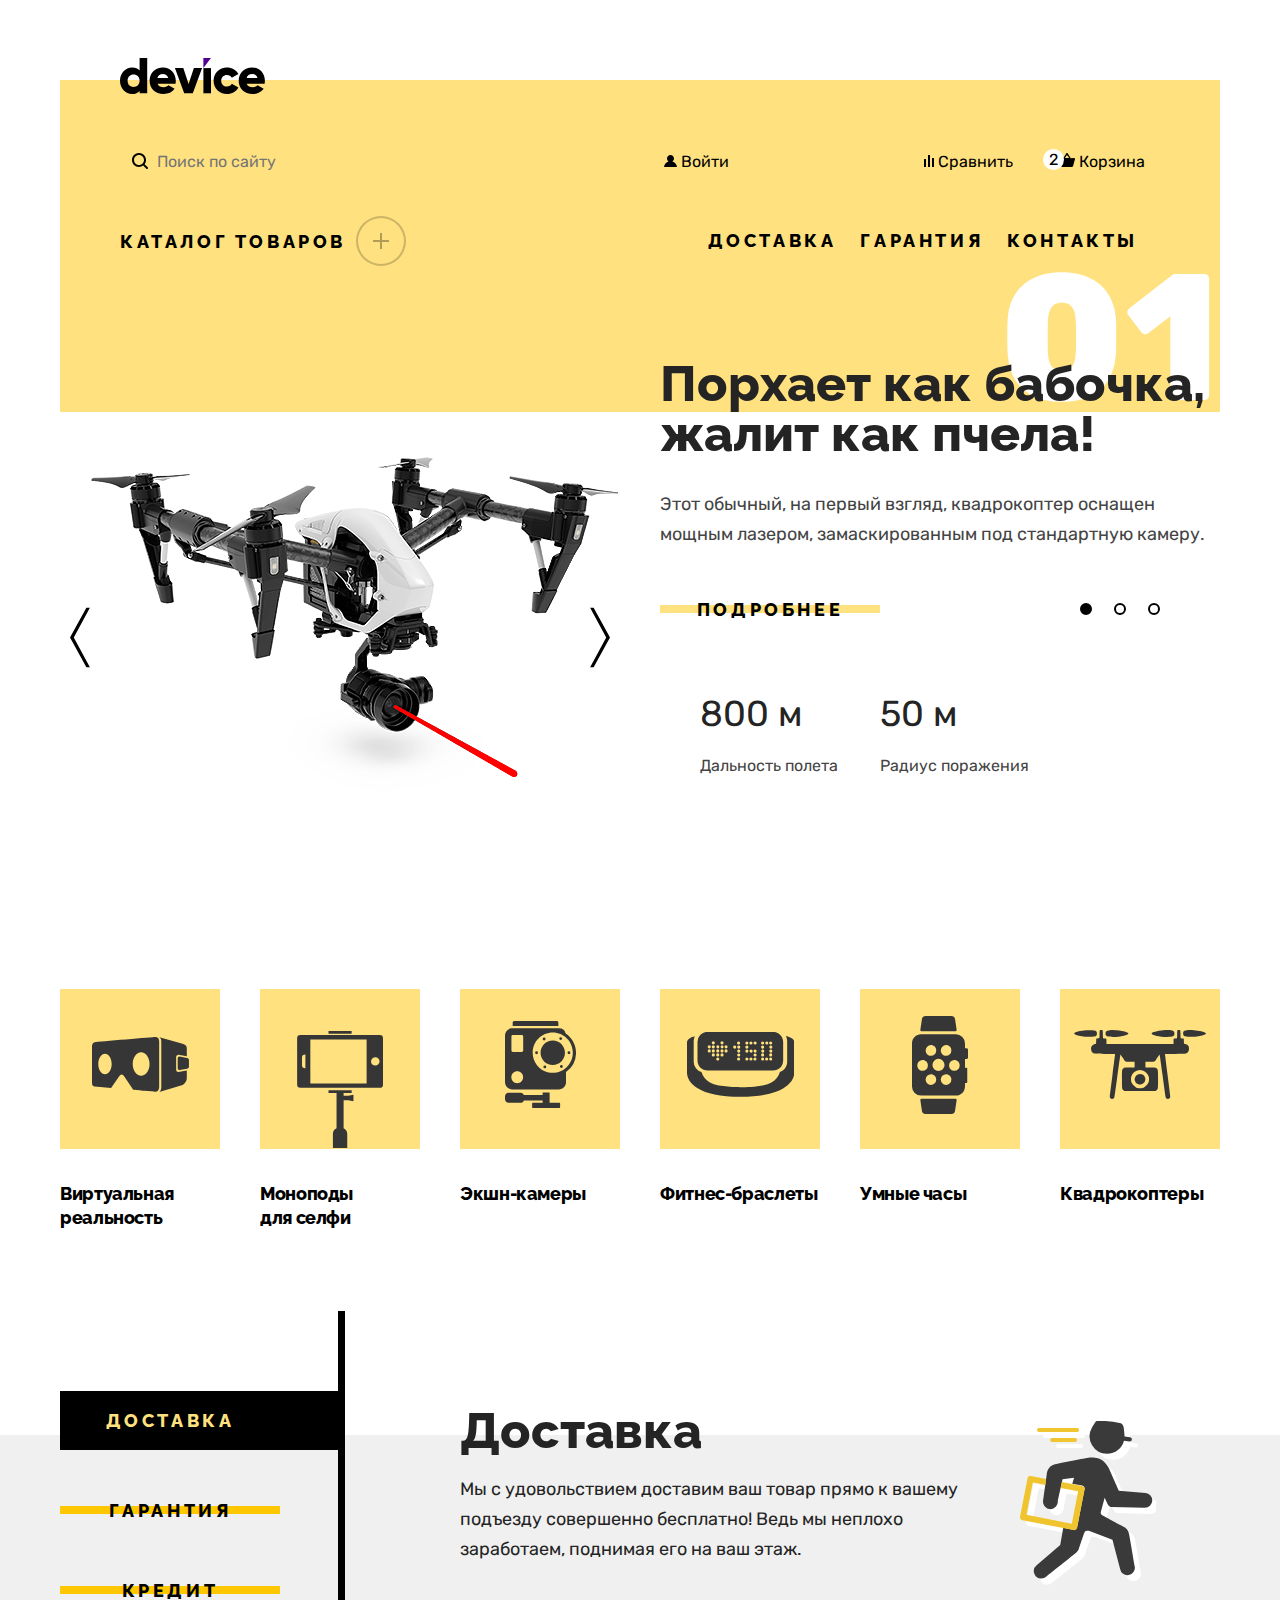
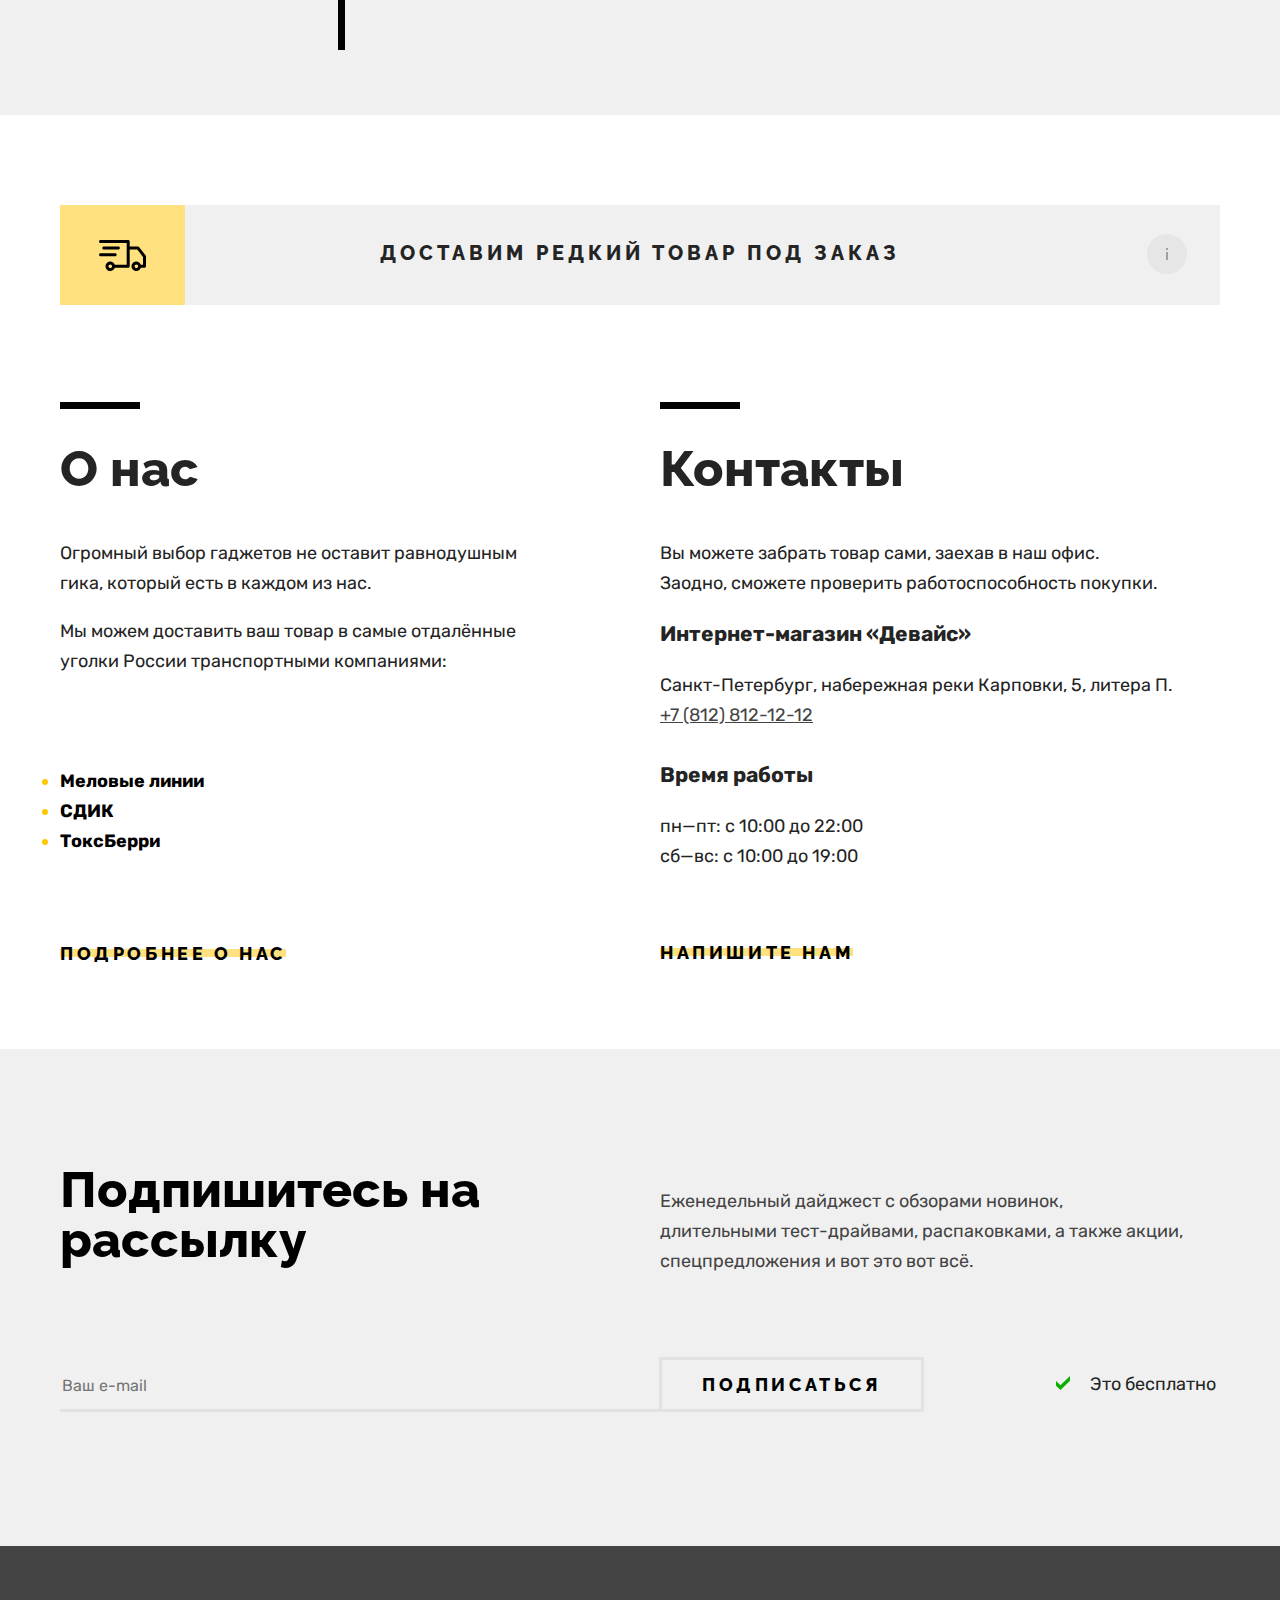
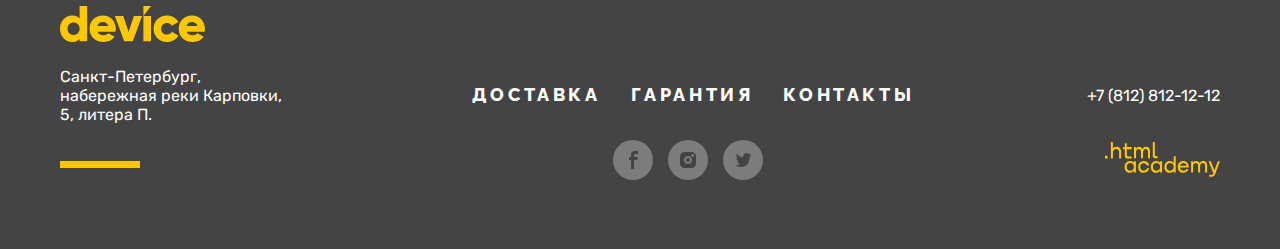
==== commit 5f5178a8: "there is nothing but *example*" ====
--- a/index.html
+++ b/index.html
@@ -8,7 +8,7 @@
   <body>
     <header class="page-header">
       <h2 class="visually-hidden" hidden>Меню сайта</h2>
-      <a class="navigation-logo">
+      <a class="navigation-logo" href="#">
       <img class="logo" alt="Логотип магазина device" src="images/logo-header.svg" width="145" height="36">
       </a>
       <nav class="navigation">
@@ -106,7 +106,7 @@
           <div class="gadget-slider">
             <div class="gadget-container-pic">
               <button type="button" class="slider-back slider">
-                <svg width="20" height="60" fill="none" xmlns="http://www.w3.org/2000/svg">
+                <svg class="slider-pic" width="20" height="60" fill="none" xmlns="http://www.w3.org/2000/svg">
                   <path d="M20 60h-3.5L0 30 16.5 0H20L3.8 30 20 60Z" fill="#000"/>
                 </svg>
               </button>
@@ -123,20 +123,20 @@
               <div class="more-pagination">
                 <a class="more device-btn" href="#">Подробнее</a>
                 <ul class="slider-pagination">
-                  <li class="slider-pagination-item slider-pagination-item-current">
-                    <button class="slider-pagination-button slider-pagination-button-current"
+                  <li class="slider-pagination-item">
+                    <button class="slider-pagination-button current-dot"
                       type="button">
                     <span class="visually-hidden">1-й товар</span>
                     </button>
                   </li>
+                  <li class="slider-pagination-item">
+                    <button class="slider-pagination-button"
+                      type="button">
+                    <span class="visually-hidden">2-й товар</span>
+                    </button>
+                  </li>
                   <li class="slider-pagination-item  slider-pagination-item-current">
-                    <button class="slider-pagination-button slider-pagination-button-current"
-                      type="button">
-                    <span class="visually-hidden">2-й товар</span>
-                    </button>
-                  </li>
-                  <li class="slider-pagination-item  slider-pagination-item-current">
-                    <button class="slider-pagination-button slider-pagination-button-current"
+                    <button class="slider-pagination-button"
                       type="button">
                     <span class="visually-hidden">3-й товар</span>
                     </button>
@@ -145,12 +145,98 @@
               </div>
               <ul class="stats-list">
                 <li class="stats-list-item">
-                  <span class="stats-item-big">800 м </span>
+                  <span class="stats-item-big">800 м</span>
                   <span class="stats-item-text">Дальность полета</span>
                 </li>
                 <li class="stats-list-item">
-                  <span class="stats-item-big">50 м </span>
+                  <span class="stats-item-big">50 м</span>
                   <span class="stats-item-text">Радиус поражения</span>
+                </li>
+              </ul>
+            </div>
+          </div>
+          <span class="gadget-slider-number visually-hidden">02</span>
+          <div class="gadget-slider visually-hidden" >
+            <div class="gadget-container-pic hidden">
+              <img src="images/slides/main_products/slider-2.png" alt="Фитнес-браслет" class="fitness_bracelet" width="560" height="560">
+            </div>
+            <div class="gadget-container-description">
+              <h2 class="gadget-heading">Худеем правильно!</h2>
+              <p class="gadget-description">Мотивирующие фитнес-браслеты помогут найти в себе силы не пропускать занятия и соблюдать диету.</p>
+              <div class="more-pagination">
+                <a class="more device-btn" href="#">Подробнее</a>
+                <ul class="slider-pagination">
+                  <li class="slider-pagination-item">
+                    <button class="slider-pagination-button current-dot"
+                      type="button">
+                    <span class="visually-hidden">1-й товар</span>
+                    </button>
+                  </li>
+                  <li class="slider-pagination-item">
+                    <button class="slider-pagination-button"
+                      type="button">
+                    <span class="visually-hidden">2-й товар</span>
+                    </button>
+                  </li>
+                  <li class="slider-pagination-item  slider-pagination-item-current">
+                    <button class="slider-pagination-button"
+                      type="button">
+                    <span class="visually-hidden">3-й товар</span>
+                    </button>
+                  </li>
+                </ul>
+              </div>
+              <ul class="stats-list">
+                <li class="stats-list-item">
+                  <span class="stats-item-big">48 часов</span>
+                  <span class="stats-item-text">Без подзарядки</span>
+                </li>
+              </ul>
+            </div>
+          </div>
+          <span class="gadget-slider-number visually-hidden">03</span>
+          <div class="gadget-slider visually-hidden">
+            <div class="gadget-container-pic">
+              <img src="images/slides/main_products/slider-3.png" alt="Селфи-палка" class="selfie_stick" width="560" height="560">
+            </div>
+            <div class="gadget-container-description">
+              <h2 class="gadget-heading">Делай селфи, как Бен Стиллер!</h2>
+              <p class="gadget-description">Самая длинная палка для селфи доступна в нашем магазине. Восемь (Восемь, Карл!) метров длиной и весом всего 5 кг.</p>
+              <div class="more-pagination">
+                <a class="more device-btn" href="#">Подробнее</a>
+                <ul class="slider-pagination">
+                  <li class="slider-pagination-item">
+                    <button class="slider-pagination-button current-dot"
+                      type="button">
+                    <span class="visually-hidden">1-й товар</span>
+                    </button>
+                  </li>
+                  <li class="slider-pagination-item">
+                    <button class="slider-pagination-button"
+                      type="button">
+                    <span class="visually-hidden">2-й товар</span>
+                    </button>
+                  </li>
+                  <li class="slider-pagination-item  slider-pagination-item-current">
+                    <button class="slider-pagination-button"
+                      type="button">
+                    <span class="visually-hidden">3-й товар</span>
+                    </button>
+                  </li>
+                </ul>
+              </div>
+              <ul class="stats-list">
+                <li class="stats-list-item">
+                  <span class="stats-item-big">8,5 м</span>
+                  <span class="stats-item-text">Длина палки</span>
+                </li>
+                <li class="stats-list-item">
+                  <span class="stats-item-big">5 кг</span>
+                  <span class="stats-item-text">Весл палки</span>
+                </li>
+                <li class="stats-list-item">
+                  <span class="stats-item-big">Карбон</span>
+                  <span class="stats-item-text">Материал</span>
                 </li>
               </ul>
             </div>
@@ -241,32 +327,32 @@
         <div class="services-container">
           <ul class="services-list">
             <li class="services-item current">
-              <button type="button" class="services-item-button device-btn">Доставка</button>
-            </li>
-            <li class="services-item current">
-              <button type="button" class="services-item-button device-btn">Гарантия</button>
-            </li>
-            <li class="services-item current">
-              <button type="button" class="services-item-button device-btn">Кредит</button>
+              <button type="button" class="services-item-button current">Доставка</button>
+            </li>
+            <li class="services-item">
+              <button type="button" class="services-item-button device-btn-service">Гарантия</button>
+            </li>
+            <li class="services-item">
+              <button type="button" class="services-item-button device-btn-service">Кредит</button>
             </li>
           </ul>
           <div class="services-slides">
             <div class="services-slide">
-              <h1></h1>
+              <h1 class="services-slides-header">Доставка</h1>
               <p class="services-slides-item">Мы с удовольствием доставим ваш товар прямо
                 к вашему подъезду совершенно бесплатно! Ведь
                 мы неплохо заработаем, поднимая его на ваш этаж.
               </p>
             </div>
             <div class="services-slide" hidden>
-              <h1></h1>
+              <h1 class="services-slides-header">Гарантия</h1>
               <p class="services-slides-item">Если из-за возгорания купленного у нас товара у вас
                 сгорит дом — не переживайте, мы выдадим вам новый.
                 Товар, не дом, конечно же.
               </p>
             </div>
             <div class="services-slide" hidden>
-              <h1></h1>
+              <h1 class="services-slides-header">Кредит</h1>
               <p class="services-slides-item">Залезть в долговую яму стало проще!
                 Кредитные консультанты подберут для вас наиболее выгодные условия кредита. 
                 Выгодные для банка, разумеется.
@@ -299,7 +385,7 @@
               <a href="#" title="Фирма ТоксБерри">ТоксБерри</a>
             </li>
           </ul>
-          <a class="button button-about-us" href="#" title="Ссылка в раздел описания компании">Подробнее о нас</a>
+          <a class="button-about-us device-btn" href="#" title="Ссылка в раздел описания компании">Подробнее о нас</a>
         </section>
         <section class="contacts">
           <h2 class="contacts-title">Контакты</h2>
@@ -317,7 +403,7 @@
             <li class="contacts-schedule-item">пн—пт: с 10:00 до 22:00</li>
             <li class="contacts-schedule-item">сб—вс: с 10:00 до 19:00</li>
           </ul>
-          <a class="button button-contacts-us" href="#" title="Ссылка на почту магазина">Напишите нам</a>
+          <a class="button-contacts-us device-btn" href="#" title="Ссылка на почту магазина">Напишите нам</a>
         </section>
       </div>
       <section class="subscribe">
@@ -340,7 +426,7 @@
     </main>
     <footer class="page-footer">
       <div class="common-footer-container">
-       <img class="footer-contacts-logo" src="images/logo-footer.svg" alt="Логотип магазина device" width="145" height="36">
+        <img class="footer-contacts-logo" src="images/logo-footer.svg" alt="Логотип магазина device" width="145" height="36">
         <div class="footer-container">
           <section class="footer-contacts">
             <h2 class="visually-hidden" hidden>Адрес магазина</h2>
--- a/styles/styles.css
+++ b/styles/styles.css
@@ -280,6 +280,7 @@
     margin: 0;
     padding: 0;
     margin-left: auto;
+    z-index: 2;
 }
 
 .navigation-link {
@@ -334,7 +335,8 @@
     left: 0;
     margin: 0;
     flex-basis: 100%;
-    padding-top: 15px;
+    padding-top: 11px;
+    padding-bottom: 15px;
     padding-left: 60px;
     background-color: #FFE17F;
     z-index: 1;
@@ -434,7 +436,7 @@
     align-items: center;
     justify-content: flex-end;
     width: 100%;
-    height: 135px;
+    height: 146px;
     margin-left: auto;
     font-family: Rubik;
     font-style: normal;
@@ -457,6 +459,20 @@
     border: none;
     background-color: #FFFFFF;
     cursor: pointer;
+    padding: 10px;
+}
+
+.slider:hover {
+    opacity: 0.6;
+}
+
+.slider:focus {
+    border: 2px solid #AF4FFF;
+    border-radius: 5px;
+}
+
+.slider:active {
+    opacity: 0.3;
 }
 
 .slider-next {
@@ -497,20 +513,12 @@
 }
 
 .more {
-    position: relative;
     font-family: "Raleway", sans-serif;
     width: 220px;
-    padding: 9.5px 0;
-    line-height: 21px;
-    font-weight: 800;
-    text-align: center;
-    letter-spacing: 0.2em;
-    text-decoration: none;
-    text-transform: uppercase;
-    color: #000000;
-}
-
-.device-btn {
+}
+    /*Общая жёлтая и тёмно-жёлтые линии */
+.device-btn,
+.device-btn-service {
     position: relative;
     width: 220px;
     line-height: 21px;
@@ -523,7 +531,8 @@
     padding: 9.5px 0;
 }
 
-.device-btn::before {
+.device-btn::before,
+.device-btn-service::before {
     content: "";
     position: absolute;
     top: 50%;
@@ -536,24 +545,29 @@
     transition: all 0.3s;
 }
 
-.device-btn:hover::before {
-    font-family: "Raleway", sans-serif;
+.device-btn-service::before {
+    background-color: #FFC700;
+}
+
+.device-btn:hover::before,
+.device-btn-service:hover::before {
     height: 100%;
     top: 0;
     transform: none;
 }
 
-
 /* Слайдеры пагинации */
 
 .slider-pagination {
     display: flex;
+    flex-wrap: wrap;
     padding: 0;
     margin: 0;
     margin-right: 60px;
     justify-content: space-between;
     width: 80px;
     height: 12px;
+    cursor: pointer;
 }
 
 .slider-pagination-item {
@@ -570,6 +584,9 @@
     cursor: pointer;
 }
 
+.current-dot {
+    background-color: #000000;
+}
 .slider-pagination-button:focus {
     border: 2px solid #AF4FFF;
 }
@@ -581,7 +598,6 @@
 .slider-pagination-button:active {
     opacity: 0.6;
 }
-
 
 /* Характеристики товара */
 
@@ -664,12 +680,6 @@
     margin-top: 69px;
     padding-bottom: 65px;
 }
-
-
-/* .current {
-    background-color: #000000; для Li и для кнопки, и убить псевдокласс
-    color: #FFFFFF;
-} */
 
 .services::before {
     content: '';
@@ -709,13 +719,51 @@
     background-color: transparent;
     z-index: 0;
 }
+    /* Текущий выбор описания сервиса */
+.current {
+    background-color: #000000;
+    color: #FFE17F;
+
+    position: relative;
+    letter-spacing: 0.2em;
+    text-decoration: none;
+    text-transform: uppercase;
+    padding: 9.5px 0;
+}
 
 .services-item:not(:first-child) {
     margin-top: 40px;
 }
 
+.services-slide {
+    position: relative;
+    padding-top: 95px;
+}
+
+.services-slide::before {
+    position: absolute;
+    content: '';
+    top: 110px;
+    right: 25px;
+    background: url(../images/services/delivery_man.svg) no-repeat;
+    width: 175px;
+    height: 190px;
+}
+
+.services-slides-header {
+    font-family: "Raleway", sans-serif;
+    font-style: normal;
+    font-weight: 800;
+    font-size: 50px;
+    line-height: 50px;
+    
+    margin: 0;
+}
+
 .services-slides-item {
-    color: #444444;
+    font-style: normal;
+    font-weight: normal;
+    width: 500px;
 }
 
 
@@ -842,24 +890,11 @@
     font-weight: 800;
     font-size: 18px;
     line-height: 21px;
+    letter-spacing: 0.2em;
     font-style: normal;
     color: #000000;
     text-transform: uppercase;
     text-decoration: none;
-}
-
-.button-about-us::before,
-.button-contacts-us::before {
-    content: "";
-    position: absolute;
-    top: 6px;
-    width: 100%;
-    left: 50%;
-    transform: translateX(-50%);
-    width: 236px;
-    height: 8px;
-    background-color: #FFE17F;
-    z-index: -1;
 }
 
 .contacts-phone {
@@ -906,11 +941,12 @@
 }
 
 .subscribe-form-container {
+    align-items: center;
     margin-top: 50px;
 }
 
 .email-subscribe {
-    font-family: Rubik;
+    font-family: "Rubik", sans-serif;
     font-size: 18px;
     line-height: 30px;
     width: 600px;
@@ -1050,12 +1086,6 @@
     margin-left: 130px;
 }
 
-.button {
-    text-decoration: none;
-    color: #000000;
-    margin-top: 50px;
-}
-
 .quadrocopter {
     width: 560px;
 }
@@ -1118,6 +1148,9 @@
 /* Хэдэр внутренней страницы */
 
 .inner-header {
+    width: 1160px;
+    margin: 0 auto;
+    padding: 0 60px;
     background-color: #FFFFFF;
 }
 
@@ -1149,38 +1182,39 @@
 
 .breadcrumbs {
     display: flex;
-    justify-content: space-between;
-    width: 425px;
     margin: 0;
     padding: 0;
     color: #000000;
     list-style-type: none;
-}
-
-
-/* Link */
+    opacity: 0.6;
+}
+
+.breadcrumbs-item {
+    display: flex;
+    align-items: center
+}
 
 .breadcrumbs-link {
     color: inherit;
     text-decoration: none;
 }
 
-.catalog-filter-header {
-    font-family: "Raleway", sans-serif;
-    font-style: normal;
-    font-size: 16px;
-    line-height: 19px;
-    color: #000000;
-    text-transform: uppercase;
-}
-
-.control-label {
-    font-family: Rubik;
-    font-style: normal;
-    font-size: 16px;
-    line-height: 19px;
-}
-
+.breadcrumbs-arrow {
+    margin: 0 15px;
+    width: 4px;
+    height: 7px;
+}
+/* Сортировка по-возрастанию и по-убыванию */
+     /* Общий контейнер для каталога */
+.sorting-container {
+    display: flex;
+    align-items: center;
+    margin-bottom: 70px;
+    background-color: #EBEBEB;
+    height: 70px;
+}
+    /* Сортировка */
+    /* Заголовок сортировки */
 .sorting-header {
     font-family: "Raleway", sans-serif;
     font-weight: 800;
@@ -1188,32 +1222,42 @@
     font-size: 16px;
     line-height: 19px;
     text-transform: uppercase;
-    margin-right: 56px;
-}
-
-.option-value {
+    margin-right: 50px;
+    margin-left: 72px;
+    letter-spacing: 0.2em;
+}
+    /* Селект сортировки */
+.select-control {
     font-family: Rubik;
     font-style: normal;
+    font-weight: normal;
     font-size: 16px;
     line-height: 19px;
+
+    border: none;
     background-color: #EBEBEB;
-}
-
-
-/* Сортировка по-возрастанию и по-убыванию */
-
-.sorting-container {
-    display: flex;
-    padding: 10px;
-    margin-bottom: 70px;
+    padding-right: 15px;
+}
+    /* Одно из значения сортировки */
+.option-value {
+    font-family: "Rubik", sans-serif;
+    font-style: normal;
+    font-size: 16px;
+    font-weight: normal;
+    line-height: 19px;
     background-color: #EBEBEB;
-    height: 70px;
-}
-
+}
+    /* Возрастание, убывание */
 .button-sort-list {
     display: flex;
     justify-content: space-between;
+    padding: 0;
+    margin: 0;
     margin-left: auto;
+}
+
+.button-sort-up {
+    margin-right: 20px;
 }
 
 
@@ -1269,6 +1313,24 @@
 
 
 /*  Фильтры товаров */
+.catalog-filter-header-container {
+    display: flex;
+    align-items: center;
+    justify-content: start;
+    height: 70px;
+}
+
+.catalog-filter-header {
+    font-family: "Raleway", sans-serif;
+    font-style: normal;
+    font-size: 16px;
+    font-weight: 800;
+    line-height: 19px;
+    color: #000000;
+    text-transform: uppercase;
+    letter-spacing: 0.2em;
+    margin: 0;
+}
 
 .catalog-filter {
     width: 200px;
@@ -1276,6 +1338,9 @@
     margin-right: 70px;
 }
 
+.catalog-filter-group:not(:last-child) {
+    margin-bottom: 36px;
+}
 
 /* Заголовок каждого филдсета и контейнер для него */
 
@@ -1283,7 +1348,7 @@
     padding-top: 12px;
     width: 200px;
     border-top: 2px solid #000000;
-    margin-bottom: 14px;
+    margin-bottom: 25px;
 }
 
 .catalog-filter-title {
@@ -1299,37 +1364,148 @@
 /* Класс для каждого филдсета, 
     чтобы отменить лишние стили */
 
-.filter-group {
+.catalog-filter-group { 
+    margin: 0;
+    padding: 0;
     border: none;
-    padding: 0;
-}
-
-
-/* Цена */
-
-
-/*Цвета */
-
+}
+
+/* Стоимость */
+
+.range-scale {
+    position: relative;
+    height: 1px;
+    margin-bottom: 15px;
+    border: 1px solid #DCDCDC;
+    background-color: #DCDCDC;
+    border-radius: 2px;
+}
+
+.range-bar {
+    position: absolute;
+    height: 2px;
+    background-color: #000000;
+    top: -1px;
+    left: -1px;
+}
+
+.range-toggle {
+    position: absolute;
+    width: 18px;
+    height: 18px;
+    background: #EBEBEB;
+    border: 2px solid #242424;
+    border-radius: 50%;
+    cursor: pointer;
+}
+  
+.range-toggle:focus {
+    border-color:  #AF4FFF;
+}
+
+.range-toggle:active {
+    background-color: #000000;
+    border-color: #242424;
+}
+
+.toggle-min {
+    top: -9px;
+    left: -9px;
+}
+  
+.toggle-max {
+    top: -9px;
+    right: -9px;
+}
+
+.range-wrapper-inputs {
+    display: flex;
+    opacity: 0.3;
+}
+
+.range-wrapper-inputs label:first-of-type {
+    margin-right: 45px;
+}
+
+.catalog-filter-label {
+    display: flex;
+}
+
+.range-input {
+    width: 20px;
+    padding: 0 2px;
+    font: inherit;
+    text-align: center;
+    background-color: transparent;
+    border: none;
+    appearance: textfield;
+}
+
+.range-input::-webkit-outer-spin-button,
+.range-input::-webkit-inner-spin-button {
+  appearance: none;
+  margin: 0;
+}
+
+    /* Цвета */
 .catalog-color-list {
-    list-style-type: none;
-    padding: 0;
-    margin: 0;
-}
-
-.color-control {
-    display: inline-block;
+        list-style-type: none;
+        padding: 0;
+        margin: 0;
+}
+    /* Control */
+.control {
+    display: flex;
+    align-items: center;
+    margin-bottom: 18px;
+}
+
+    /* Mark */
+.control-mark {
+    display: flex;
     width: 20px;
     height: 20px;
-    border: 5px solid #000000;
+    border: 2px solid #242424;
     border-radius: 3px;
-    cursor: pointer;
-}
-
-.catalog-color-group,
-.catalog-bluetooth-group {
-    margin-top: 12px;
-}
-
+    margin-right: 15px;
+}
+
+.control-input:checked ~ .control-mark {
+    background: url(../images/color-list/check.svg) no-repeat;
+    background-position: center;
+}
+
+    /* Radio */
+.control-input[type="radio"] + .control-mark {
+    background: none;
+    border-radius: 50%;
+}
+
+.control-input[type="radio"]:checked + .control-mark::before {
+    display: flex;    
+    content: "";
+    margin: auto;
+    width: 8px;
+    height: 8px;
+    background: #242424;
+    border-radius: 50%;
+}
+
+    /* Label */
+.control-label {
+    font-family: "Rubik", sans-serif;
+    font-style: normal;
+    font-size: 16px;
+    line-height: 19px;
+}
+
+.control:hover .control-mark {
+    border-color: #814B18;
+}
+  
+  .control-input:disabled + .control-mark {
+    border-color: #242424;
+}
 
 /* Bluetooth */
 
@@ -1338,6 +1514,20 @@
     margin: 0;
 }
 
+    /* Кнопка показать */
+.submit-button {
+    border: none;
+
+    font-family: Raleway;
+    font-style: normal;
+    font-weight: 800;
+    font-size: 18px;
+    line-height: 21px;
+    text-align: center;
+    letter-spacing: 0.2em;
+    text-transform: uppercase;
+    z-index: 1;
+}
 
 /* Товары */
 
@@ -1365,6 +1555,61 @@
 .product-card {
     display: flex;
     flex-direction: column;
+    position: relative;
+}
+
+.product-card-hover {
+    position: relative;
+}
+
+.product-card-image {
+    display: block;
+    transition: all 0.3s;
+    opacity: 1;
+}
+
+.product-card-hover:hover .product-card-image {
+    opacity: 0.8;
+}
+
+.product-card-anchor {
+    display: none;
+    position: absolute;
+    width: 180px;
+    top: 50%;
+    left: 50%;
+    transform: translate(-50%, -50%);
+    justify-content: center;
+}
+
+.product-card-hover:hover .product-card-anchor {
+    display: flex;
+}
+
+.product-card-new {
+
+}
+
+.product-card-new::before {
+    content: 'New';
+    position: absolute;
+    width: 60px;
+    height: 60px;
+    border: 2px solid rgba(0, 0, 0, 0.6);
+    border-radius: 50%;
+    top: 25px;
+    right: 25px;
+
+    font-style: normal;
+    font-weight: 800;
+    font-size: 14px;
+    line-height: 60px;
+    align-items: center;
+    text-align: center;
+    letter-spacing: 0.2em;
+    text-transform: uppercase;
+
+    color: rgba(0, 0, 0, 0.6);
 }
 
 .product-card-image {
@@ -1379,10 +1624,6 @@
     align-items: baseline;
 }
 
-.product-card-link {
-    text-decoration: none;
-}
-
 .product-card-title {
     font-family: "Rubik", sans-serif;
     font-weight: 700;
@@ -1415,8 +1656,14 @@
     font-weight: 800;
     font-size: 16px;
     line-height: 19px;
+    letter-spacing: 0.2em;
     text-align: center;
+    text-transform: uppercase;
     color: #000000;
+    cursor: pointer;
+    border: none;
+    background: #FFFFFF;
+    border: 3px solid rgba(0, 0, 0, .1);
 }
 
 
@@ -1425,9 +1672,10 @@
 .pagination {
     background-color: #EBEBEB;
     list-style-type: none;
-}
-
-.pagination-link {
+    padding: 0;
+}
+
+.pagination-link-number {
     font-family: "Rubik", sans-serif;
     font-weight: 400;
     font-style: normal;
@@ -1435,19 +1683,25 @@
     line-height: 19px;
     color: #444444;
     text-decoration: none;
+    opacity: 0.3;
 }
 
 .pagination-back,
 .pagination-next {
-    font-family: Raleway;
+    font-family: "Raleway", sans-serif;
     font-style: normal;
     font-weight: 800;
     font-size: 16px;
     line-height: 19px;
+    letter-spacing: 0.2em;
     color: #000000;
     text-transform: uppercase;
 }
 
+.pagination-prev,
+.pagination-next {
+    text-decoration: none;
+}
 
 /* Контейнер для всей пагинации */
 
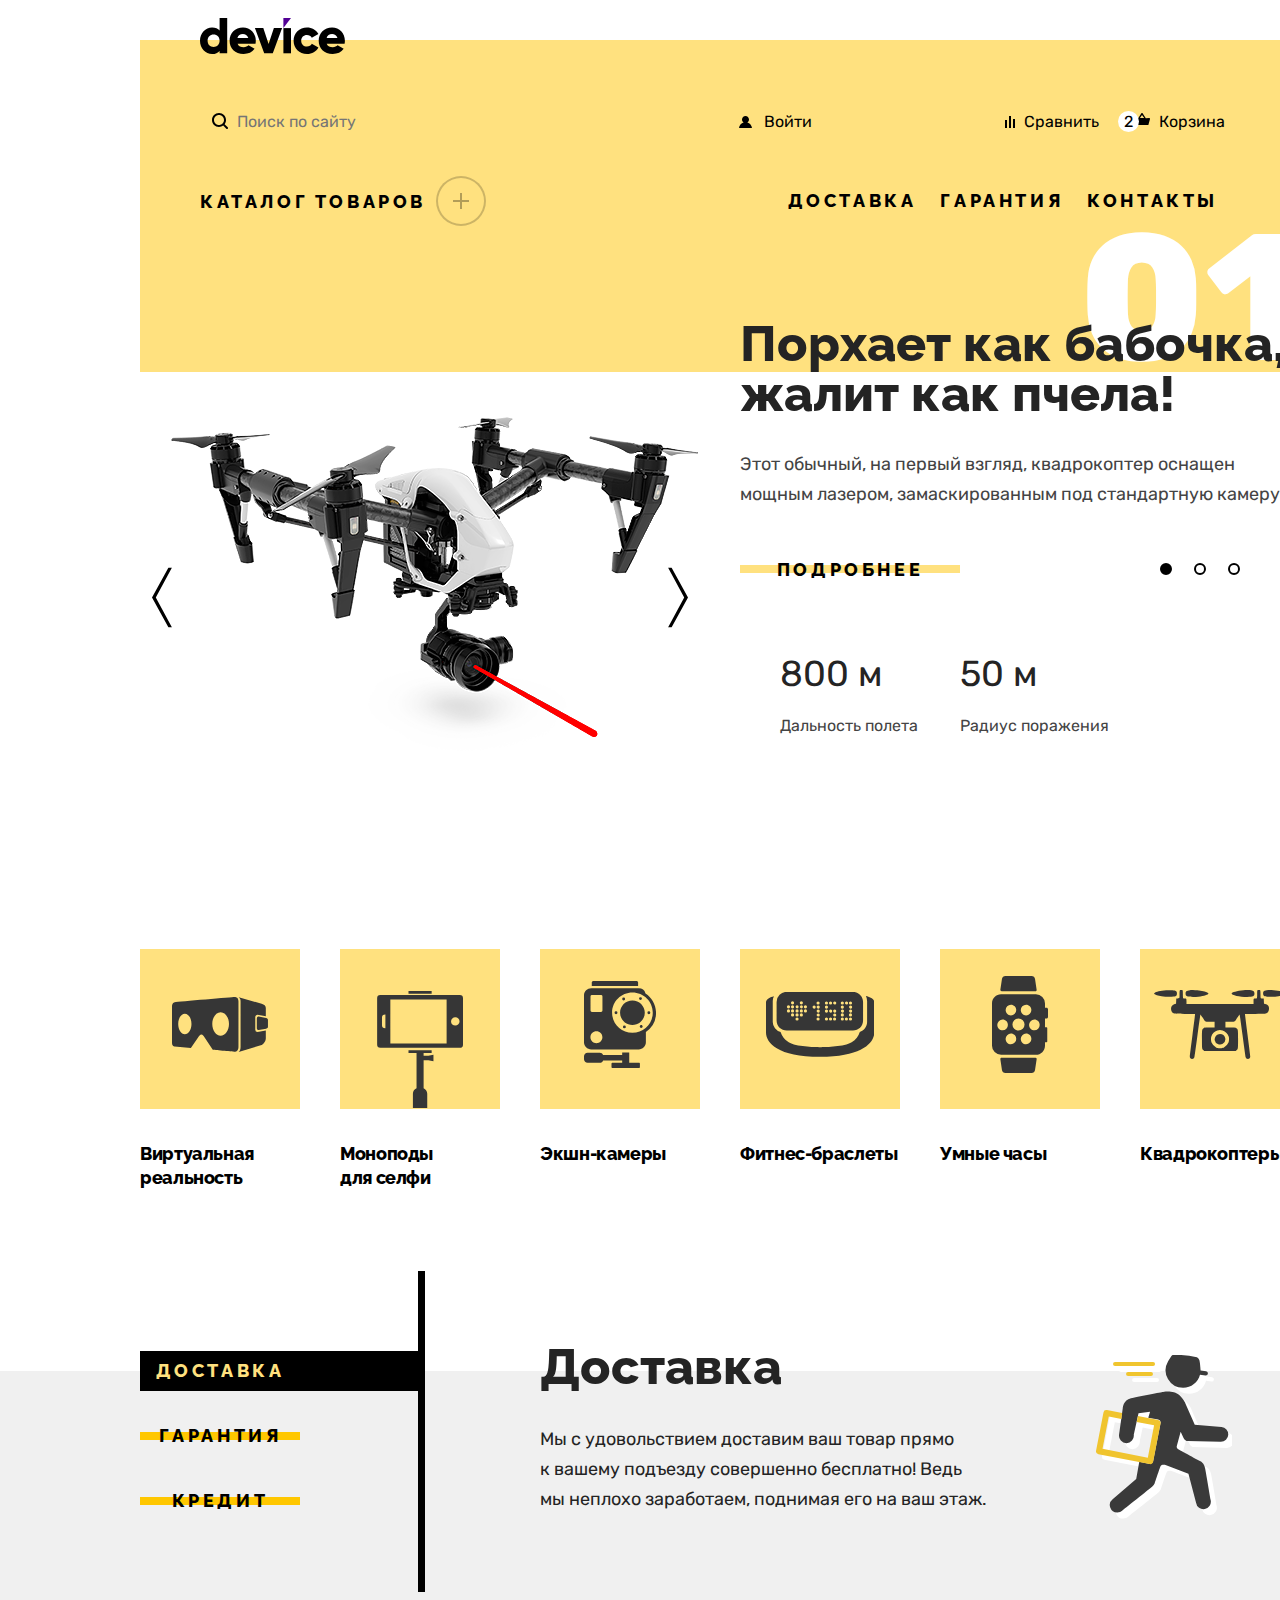
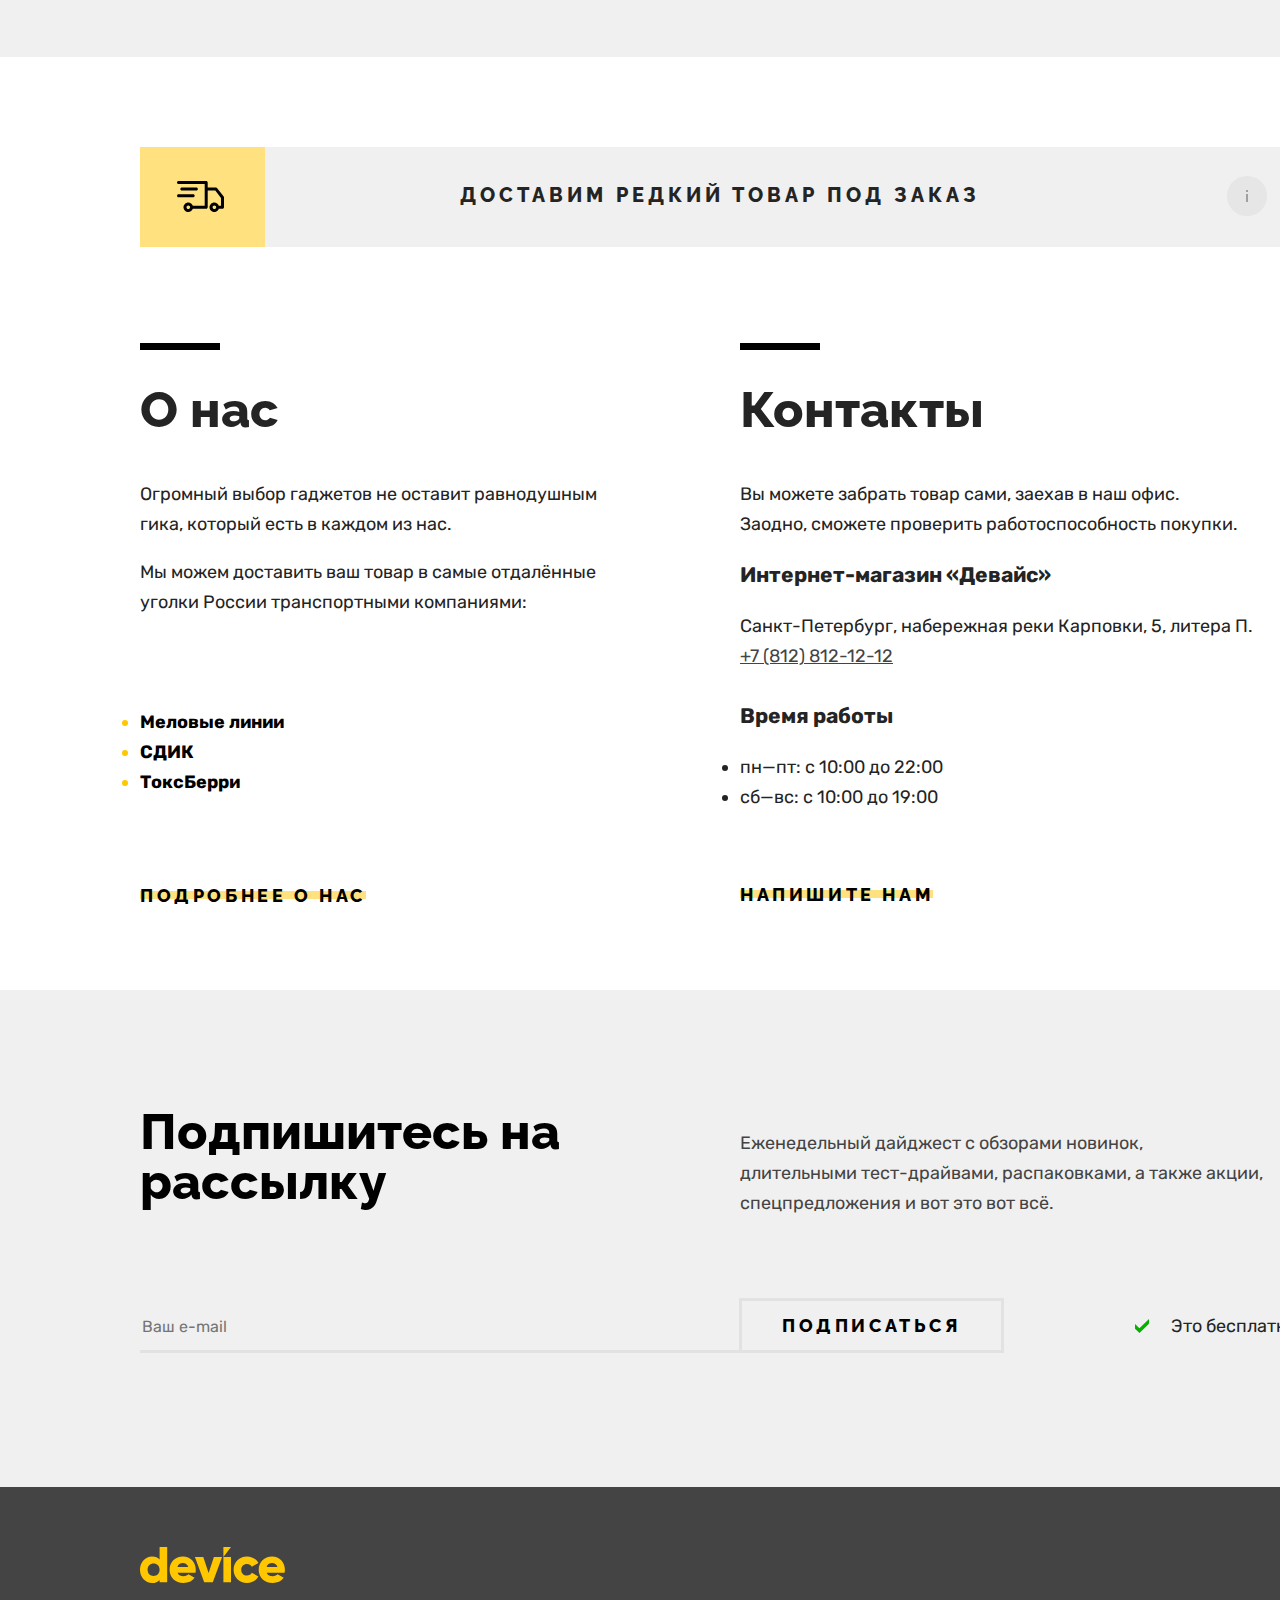
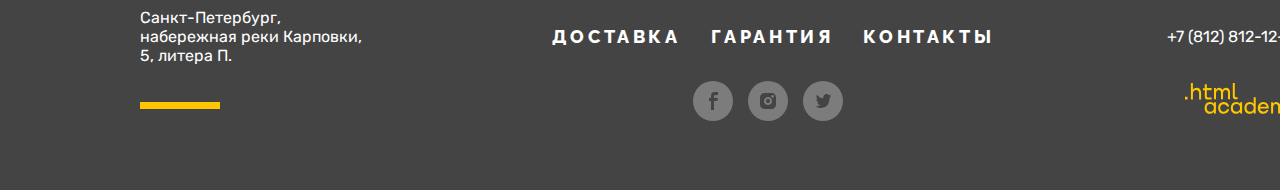
==== commit 97dd0a78: "Hello,World!" ====
--- a/index.html
+++ b/index.html
@@ -13,33 +13,24 @@
       </a>
       <nav class="navigation">
         <div class="nav-header-top">
-          <form class="form-search" action="https://echo.htmlacademy.ru" method="GET" class="searching">
+          <form class="form-search" action="https://echo.htmlacademy.ru" method="GET">
             <input class="search" type="search" name="search" id="search" placeholder="Поиск по сайту">
             <button type="submit" class="search-button">Найти</button>
           </form>
           <ul class="navigation-user">
             <li class="navigation-user-item">
               <a class="navigation-user-link" href="#">
-                <svg class="navigation-icon" aria-hidden="true" focusable="false" width="13" height="12" xmlns="http://www.w3.org/2000/svg">
-                  <path d="M0 12h13c-.2-2.6-2.1-4.8-4.7-5.5 1-.6 1.7-1.7 1.7-3C10 1.6 8.4 0 6.5 0S3 1.6 3 3.5c0 1.3.7 2.4 1.7 3C2.1 7.2.2 9.4 0 12Z" fill="#000"/>
-                </svg>
                 <span class="navigation-user-point">Войти</span>
               </a>
             </li>
             <li class="navigation-user-item">
               <a class="navigation-user-link" href="#">
-                <svg class="navigation-icon" aria-hidden="true" focusable="false" width="10" height="12" xmlns="http://www.w3.org/2000/svg">
-                  <path d="M6 0H4v12h2V0ZM2 4H0v8h2V4ZM10 3H8v9h2V3Z" fill="#000"/>
-                </svg>
                 <span class="navigation-user-point">Сравнить</span>
               </a>
             </li>
             <li class="navigation-user-item">
               <button type="button" class="navigation-user-link" id="shop-cart">
                 <span class="some-counter">2</span>
-                <svg class="navigation-icon" width="16" height="14" xmlns="http://www.w3.org/2000/svg">
-                  <path class="cart-pic" aria-hidden="true" focusable="false" d="m15.3 5-3.5.2L8.6.3C8.5.1 8.2 0 8 0c-.2 0-.5.1-.6.3L4.2 5.2H.7c-.4 0-.7.3-.7.7v.2l1.9 6.8c.2.7.7 1.1 1.4 1.1h9.4c.7 0 1.2-.4 1.4-1.1L16 6v-.2c0-.4-.3-.8-.7-.8ZM8 1.9l2.2 3.2H5.9L8 1.9Z" fill="#000"/>
-                </svg>
                 <span>Корзина</span>
               </button>
             </li>
@@ -51,13 +42,13 @@
           </button> 
           <ul class="navigation-list">
             <li class="navigation-item">
-              <a class="navigation-link" href="">Доставка</a>
+              <a class="navigation-link" href="#">Доставка</a>
             </li>
             <li class="navigation-item">
-              <a class="navigation-link" href="">Гарантия</a>
+              <a class="navigation-link" href="#">Гарантия</a>
             </li>
             <li class="navigation-item">
-              <a class="navigation-link" href="">Контакты</a>
+              <a class="navigation-link" href="#">Контакты</a>
             </li>
           </ul>
           <div class="dropdown-menu-container">
@@ -102,7 +93,6 @@
       <section class="gadgets">
         <h2 class="visually-hidden" hidden>Описание товара</h2>
         <section class="gadgets-item">
-          <span class="gadget-slider-number">01</span>
           <div class="gadget-slider">
             <div class="gadget-container-pic">
               <button type="button" class="slider-back slider">
@@ -250,7 +240,7 @@
             <li class="product-types-item">
               <div class="product-types-picture">
                 <a class="product-types-link" href="#">
-                <img src="images/product-types/a_virtual_reality.svg" alt="Виртуальная реальность" class="product-types-image">
+                <img src="images/product-types/a_virtual_reality.svg" alt="Виртуальная реальность" class="product-types-image" width="96.95" height="54.99">
                 </a>
               </div>
               <div class="product-types-name-box">
@@ -258,12 +248,11 @@
                   <p class="product-types-name">Виртуальная реальность</p>
                 </a>
               </div>
-              </a>
             </li>
             <li class="product-types-item">
               <div class="product-types-picture">
                 <a class="product-types-link" href="#">  
-                <img src="images/product-types/selfie_stick.svg" alt="Моноподы для селфи" class="selfie-monopods">
+                <img src="images/product-types/selfie_stick.svg" alt="Моноподы для селфи" class="selfie-monopods" width="85.87" height="117">
                 </a>
               </div>
               <div class="product-types-name-box">
@@ -275,7 +264,8 @@
             <li class="product-types-item">
               <div class="product-types-picture">
                 <a class="product-types-link" href="#">
-                  <img src="images/product-types/action_camera.svg" alt="Экшн-камеры">
+                  <img src="images/product-types/action_camera.svg" alt="Экшн-камеры" width="71.02" height="87">
+                </a>
               </div>
               <div class="product-types-name-box">
               <a class="product-types-link" href="#">
@@ -286,7 +276,7 @@
             <li class="product-types-item">
               <div class="product-types-picture">
                 <a class="product-types-link" href="#">
-                <img src="images/product-types/fitness_bracelet.svg" alt="Фитнес-браслеты">
+                <img src="images/product-types/fitness_bracelet.svg" alt="Фитнес-браслеты" width="107.31" height="64.99">
                 </a>
               </div>
               <div class="product-types-name-box">
@@ -298,7 +288,7 @@
             <li class="product-types-item">
               <div class="product-types-picture">
                 <a class="product-types-link" href="#">
-                <img src="images/product-types/smart_watch.svg" alt="Умные часы">
+                <img src="images/product-types/smart_watch.svg" alt="Умные часы" width="56.01" height="97.98">
                 </a>
               </div>
               <div class="product-types-name-box">
@@ -310,7 +300,7 @@
             <li class="product-types-item">
               <div class="product-types-picture">
                 <a class="product-types-link" href="#">
-                <img src="images/product-types/quadcopter.svg" alt="Квадрокоптеры">
+                <img src="images/product-types/quadcopter.svg" alt="Квадрокоптеры" width="132.03" height="69.01">
                 </a>
               </div>
               <div class="product-types-name-box">
@@ -339,8 +329,8 @@
           <div class="services-slides">
             <div class="services-slide">
               <h1 class="services-slides-header">Доставка</h1>
-              <p class="services-slides-item">Мы с удовольствием доставим ваш товар прямо
-                к вашему подъезду совершенно бесплатно! Ведь
+              <p class="services-slides-item">Мы с удовольствием доставим ваш товар прямо<br>
+                к вашему подъезду совершенно бесплатно! Ведь<br>
                 мы неплохо заработаем, поднимая его на ваш этаж.
               </p>
             </div>
@@ -363,10 +353,9 @@
       </section>
       <section class="special-delivery">
         <h2 class="visually-hidden" hidden>Доставим редкий товар под заказ</h2>
-        <div class="special-delivery-pic"><img class ="special-delivery-picture" src="images/delivery_car.svg" alt="иконка доставки"></div>
+        <div class="special-delivery-pic"></div>
         <span class="special-delivery-service">Доставим редкий товар под заказ</span>
         <a class="delivery-info-link" href="#">
-        <img class="delivery-info-icon" src="images/info.svg" alt="Информация" width="40" height="40">
         </a>
       </section>
       <div class="us-contacts-container">
@@ -416,10 +405,10 @@
           </div>
           <div class="subscribe-form-container">
             <form class="subscribe-form" action="https://echo.htmlacademy.ru/" method="post">
-              <input type="text" class="email-subscribe" name="subscribe-mail" placeholder="Ваш e-mail">
+              <input type="text" class="email-subscribe" name="subscribe-mail" placeholder="Ваш e-mail" required>
               <button class="button-subscribe" type="submit">Подписаться</button>
             </form>
-            <span class="subscribe-free"><img class="subscribe-free-icon" src="images/check_mark.svg" width="14" height="14">Это бесплатно</span>
+            <span class="subscribe-free">Это бесплатно</span>
           </div>
         </div>
       </section>
@@ -457,7 +446,7 @@
           <h2 class="visually-hidden" hidden>Ссылки на соц.сети и сайт академии</h2>
           <ul class="footer-social-list">
             <li class="footer-social-item">
-              <a class="button" href="#">
+              <a class="button" href="https://www.facebook.com/htmlacademy">
                 <svg width="40" height="40" aria-hidden="true" focusable="false" fill="none" xmlns="http://www.w3.org/2000/svg">
                   <circle cx="20" cy="20" r="20" fill="#fff" fill-opacity=".3"/>
                   <path d="M22.5 14H25v-3h-3.4c-2.8 0-3.6 1.7-3.6 4.2V17h-2v3h2v9h3v-9h3.3l.6-3H21v-1.5c0-.8.3-1.5 1.5-1.5Z" fill="#444"/>
@@ -466,7 +455,7 @@
               </a>
             </li>
             <li class="footer-social-item">
-              <a class="button" href="#">
+              <a class="button" href="https://www.instagram.com/htmlacademy">
                 <svg width="40" height="40" aria-hidden="true" focusable="false" fill="none" xmlns="http://www.w3.org/2000/svg">
                   <circle cx="20" cy="20" r="20" fill="#fff" fill-opacity=".3"/>
                   <path d="M20 22a2 2 0 1 0 0-4 2 2 0 0 0 0 4Z" fill="#444"/>
@@ -476,7 +465,7 @@
               </a>
             </li>
             <li class="footer-social-item">
-              <a class="button" href="#">
+              <a class="button" href="https://twitter.com/htmlacademy_ru">
                 <svg width="40" height="40" aria-hidden="true" focusable="false" fill="none" xmlns="http://www.w3.org/2000/svg">
                   <circle cx="20" cy="20" r="20" fill="#fff" fill-opacity=".3"/>
                   <g clip-path="url(#a)">
@@ -493,7 +482,7 @@
             </li>
           </ul>
           <div class="footer-social-academy">
-            <a class="#" href="#">
+            <a class="#" href="https://htmlacademy.ru">
             <img class="logo-footer" src="images/htmlacademy_footer_logo.svg" alt="Сайт Академии" width="115" height="36">
             </a>
           </div>
--- a/styles/styles.css
+++ b/styles/styles.css
@@ -55,8 +55,8 @@
     line-height: 30px;
     color: #242424;
     background-color: #FFFFFF;
-    padding-top: 40px;
-    margin: 0;
+    min-width: 1440px;
+    margin: 0 auto;
 }
 
 .visually-hidden {
@@ -69,11 +69,6 @@
     clip: rect(0 0 0 0);
     overflow: hidden;
 }
-
-ul {
-    list-style: none;
-}
-
 
 /* Шапка сайта с навигацией */
 
@@ -189,7 +184,7 @@
 }
 
 input::placeholder {
-    font-family: Rubik;
+    font-family: "Rubik", sans-serif;
     font-style: normal;
     font-weight: normal;
     font-size: 16px;
@@ -222,6 +217,36 @@
 
 .navigation-user-item {
     position: relative;
+}
+
+.navigation-user-item:first-child::before {
+    content: '';
+    position: absolute;
+    width: 13px;
+    height: 12px;
+    background: url('../images/user-nav/user.svg') no-repeat;
+    top: 10px;
+    left: -10px;
+}
+
+.navigation-user-item:nth-child(2)::before {
+    content: '';
+    position: absolute;
+    width: 13px;
+    height: 12px;
+    background: url('../images/user-nav/compare.svg') no-repeat;
+    top: 10px;
+    left: -4px;
+}
+
+.navigation-user-item:last-child::before {
+    content: '';
+    position: absolute;
+    width: 20px;
+    height: 12px;
+    background: url('../images/user-nav/cart.svg') no-repeat;
+    top: 16px;
+    left: -10px;
 }
 
 .navigation-user-link,
@@ -246,8 +271,8 @@
     position: absolute;
     width: 21px;
     height: 21px;
-    top: 12px;
-    left: -1px;
+    top: 14px;
+    left: -26px;
     border-radius: 50%;
     background-color: #FFFFFF;
     margin-right: 10px;
@@ -357,6 +382,7 @@
     grid-template-rows: auto;
     margin: 0;
     padding: 0;
+    list-style: none;
 }
 
 .dropdown-menu-item:not(:first-child) {
@@ -366,6 +392,7 @@
 .dropdown-sublist {
     margin: 0;
     padding: 0;
+    list-style: none;
 }
 
 .dropdown-sublist-item {
@@ -373,7 +400,7 @@
 }
 
 .dropdown-sublist-link {
-    font-family: Rubik;
+    font-family: "Rubik", sans-serif;
     font-style: normal;
     font-weight: normal;
     font-size: 16px;
@@ -431,14 +458,15 @@
     margin: 0 auto;
 }
 
-.gadget-slider-number {
+.gadgets-item::before {
+    content: '01';
     display: flex;
     align-items: center;
     justify-content: flex-end;
     width: 100%;
     height: 146px;
     margin-left: auto;
-    font-family: Rubik;
+    font-family: "Rubik", sans-serif;
     font-style: normal;
     font-weight: 800;
     font-size: 180px;
@@ -458,6 +486,7 @@
     transform: translateY(-50%);
     border: none;
     background-color: #FFFFFF;
+    border: 2px solid transparent;
     cursor: pointer;
     padding: 10px;
 }
@@ -603,9 +632,7 @@
 
 .stats-list {
     display: flex;
-}
-
-.stats-list {
+    flex-wrap: wrap;
     margin-top: 70px;
 }
 
@@ -638,9 +665,10 @@
 .product-types-list {
     display: flex;
     flex-wrap: wrap;
-    justify-content: space-between;
-    padding: 0;
-    margin: 0;
+    justify-content: flex-start;
+    padding: 0;
+    margin: 0;
+    list-style: none;
 }
 
 .product-types-picture {
@@ -652,6 +680,10 @@
     background-color: #FFE17F;
 }
 
+.product-types-item:not(:last-child) {
+    padding-right: 40px;
+}
+
 .product-types-name-box {
     width: 160px;
     height: 60px;
@@ -685,10 +717,11 @@
     content: '';
     position: absolute;
     width: 100%;
-    height: 280px;
+    min-height: 280px;
     background: #F0F0F0;
     z-index: -1;
     bottom: 0;
+    top: 100px;
 }
 
 .services-container {
@@ -702,8 +735,9 @@
     margin: 0;
     padding: 0;
     padding-top: 80px;
-    padding-bottom: 40px;
+    padding-bottom: 71px;
     border-right: 7px solid #000000;
+    list-style: none;
 }
 
 .services-slides {
@@ -713,7 +747,7 @@
 
 .services-item-button {
     font-family: "Raleway", sans-serif;
-    width: 220px;
+    width: 160px;
     font-size: inherit;
     border: none;
     background-color: transparent;
@@ -728,23 +762,23 @@
     letter-spacing: 0.2em;
     text-decoration: none;
     text-transform: uppercase;
-    padding: 9.5px 0;
+    padding: 4.5px 0;
 }
 
 .services-item:not(:first-child) {
-    margin-top: 40px;
+    margin-top: 25px;
 }
 
 .services-slide {
     position: relative;
-    padding-top: 95px;
+    padding-top: 75px;
 }
 
 .services-slide::before {
     position: absolute;
     content: '';
-    top: 110px;
-    right: 25px;
+    top: 84px;
+    right: 29px;
     background: url(../images/services/delivery_man.svg) no-repeat;
     width: 175px;
     height: 190px;
@@ -758,12 +792,14 @@
     line-height: 50px;
     
     margin: 0;
+    margin-top: -4px;
 }
 
 .services-slides-item {
     font-style: normal;
     font-weight: normal;
     width: 500px;
+    margin-top: 32px;
 }
 
 
@@ -782,12 +818,23 @@
 }
 
 .special-delivery-pic {
+    position: relative;
     width: 125px;
     height: 100px;
     background-color: #FFE17F;
     text-align: center;
     padding: 35px 39px 34px 39px;
     margin: 0;
+}
+
+.special-delivery-pic::after {
+    position: absolute;
+    content: '';
+    width: 47px;
+    height: 31.1px;
+    background: url('../images/delivery_car.svg') no-repeat;
+    top: 34px;
+    left: 37px;
 }
 
 .special-delivery-service {
@@ -807,8 +854,8 @@
     height: 40px;
     padding: 0;
     margin: 29px 33px 31px 52px;
-}
-
+    background: url(../images/info.svg) no-repeat;
+}
 
 /* О нас и контакты  */
 
@@ -970,16 +1017,22 @@
 }
 
 .subscribe-free {
+    position: relative;
     width: 164px;
     font-style: normal;
     font-weight: normal;
-}
-
-.subscribe-free-icon {
-    margin-right: 20px;
-}
-
-
+    margin-right: -35px;
+}
+
+.subscribe-free::before {
+    content: '';
+    position: absolute;
+    background: url('../images/check_mark.svg') no-repeat;
+    width: 14px;
+    height: 14px;
+    left: -36px;
+    bottom: 8px;
+}
 /* Футер */
 
 .page-footer {
@@ -1191,19 +1244,39 @@
 
 .breadcrumbs-item {
     display: flex;
-    align-items: center
+    position: relative;
+    align-items: center;
+    margin-right: 34px;
+}
+
+.breadcrumbs-item:first-child::after {
+    content: '';
+    position: absolute;
+    width: 3.97px;
+    height: 7.05px;
+    background: url(../images/breadcrumbs/Vector.svg) no-repeat;
+    right: -20px;
+}
+
+.breadcrumbs-item:nth-child(2)::after {
+    content: '';
+    position: absolute;
+    width: 3.97px;
+    height: 7.05px;
+    background: url(../images/breadcrumbs/Vector.svg) no-repeat;
+    right: -20px;
 }
 
 .breadcrumbs-link {
     color: inherit;
     text-decoration: none;
-}
-
-.breadcrumbs-arrow {
-    margin: 0 15px;
-    width: 4px;
-    height: 7px;
-}
+    font-family: 'Rubik', sans-serif;
+    font-style: normal;
+    font-weight: normal;
+    font-size: 16px;
+    line-height: 19px;
+}
+
 /* Сортировка по-возрастанию и по-убыванию */
      /* Общий контейнер для каталога */
 .sorting-container {
@@ -1228,7 +1301,7 @@
 }
     /* Селект сортировки */
 .select-control {
-    font-family: Rubik;
+    font-family: "Rubik", sans-serif;
     font-style: normal;
     font-weight: normal;
     font-size: 16px;
@@ -1254,6 +1327,7 @@
     padding: 0;
     margin: 0;
     margin-left: auto;
+    list-style: none;
 }
 
 .button-sort-up {
@@ -1358,8 +1432,9 @@
     font-size: 18px;
     line-height: 20px;
     color: #000000;
-}
-
+
+    margin-bottom: 15px;
+}
 
 /* Класс для каждого филдсета, 
     чтобы отменить лишние стили */
@@ -1449,7 +1524,7 @@
 
     /* Цвета */
 .catalog-color-list {
-        list-style-type: none;
+        list-style: none;
         padding: 0;
         margin: 0;
 }
@@ -1512,6 +1587,7 @@
 .bluetooth-list {
     padding: 0;
     margin: 0;
+    list-style: none;
 }
 
     /* Кнопка показать */
@@ -1670,9 +1746,18 @@
 /* Пагинация */
 
 .pagination {
+    display: flex;
+    flex-wrap: wrap;
+    width: 166px;
     background-color: #EBEBEB;
     list-style-type: none;
     padding: 0;
+    margin: 0;
+    margin-left: 63px;
+}
+
+.pagination-item:not(:last-child) {
+    margin-right: 26px;
 }
 
 .pagination-link-number {
@@ -1714,6 +1799,7 @@
     margin-top: 50px;
     margin-bottom: 77px;
     background-color: #EBEBEB;
+    padding: 20px 0
 }
 
 .pagination-item-back {
@@ -1721,11 +1807,5 @@
 }
 
 .pagination-item-next {
-    margin-right: 30px;
-}
-
-.pagination {
-    display: flex;
-    justify-content: space-between;
-    width: 166px;
-}+    margin-right: 26px;
+}
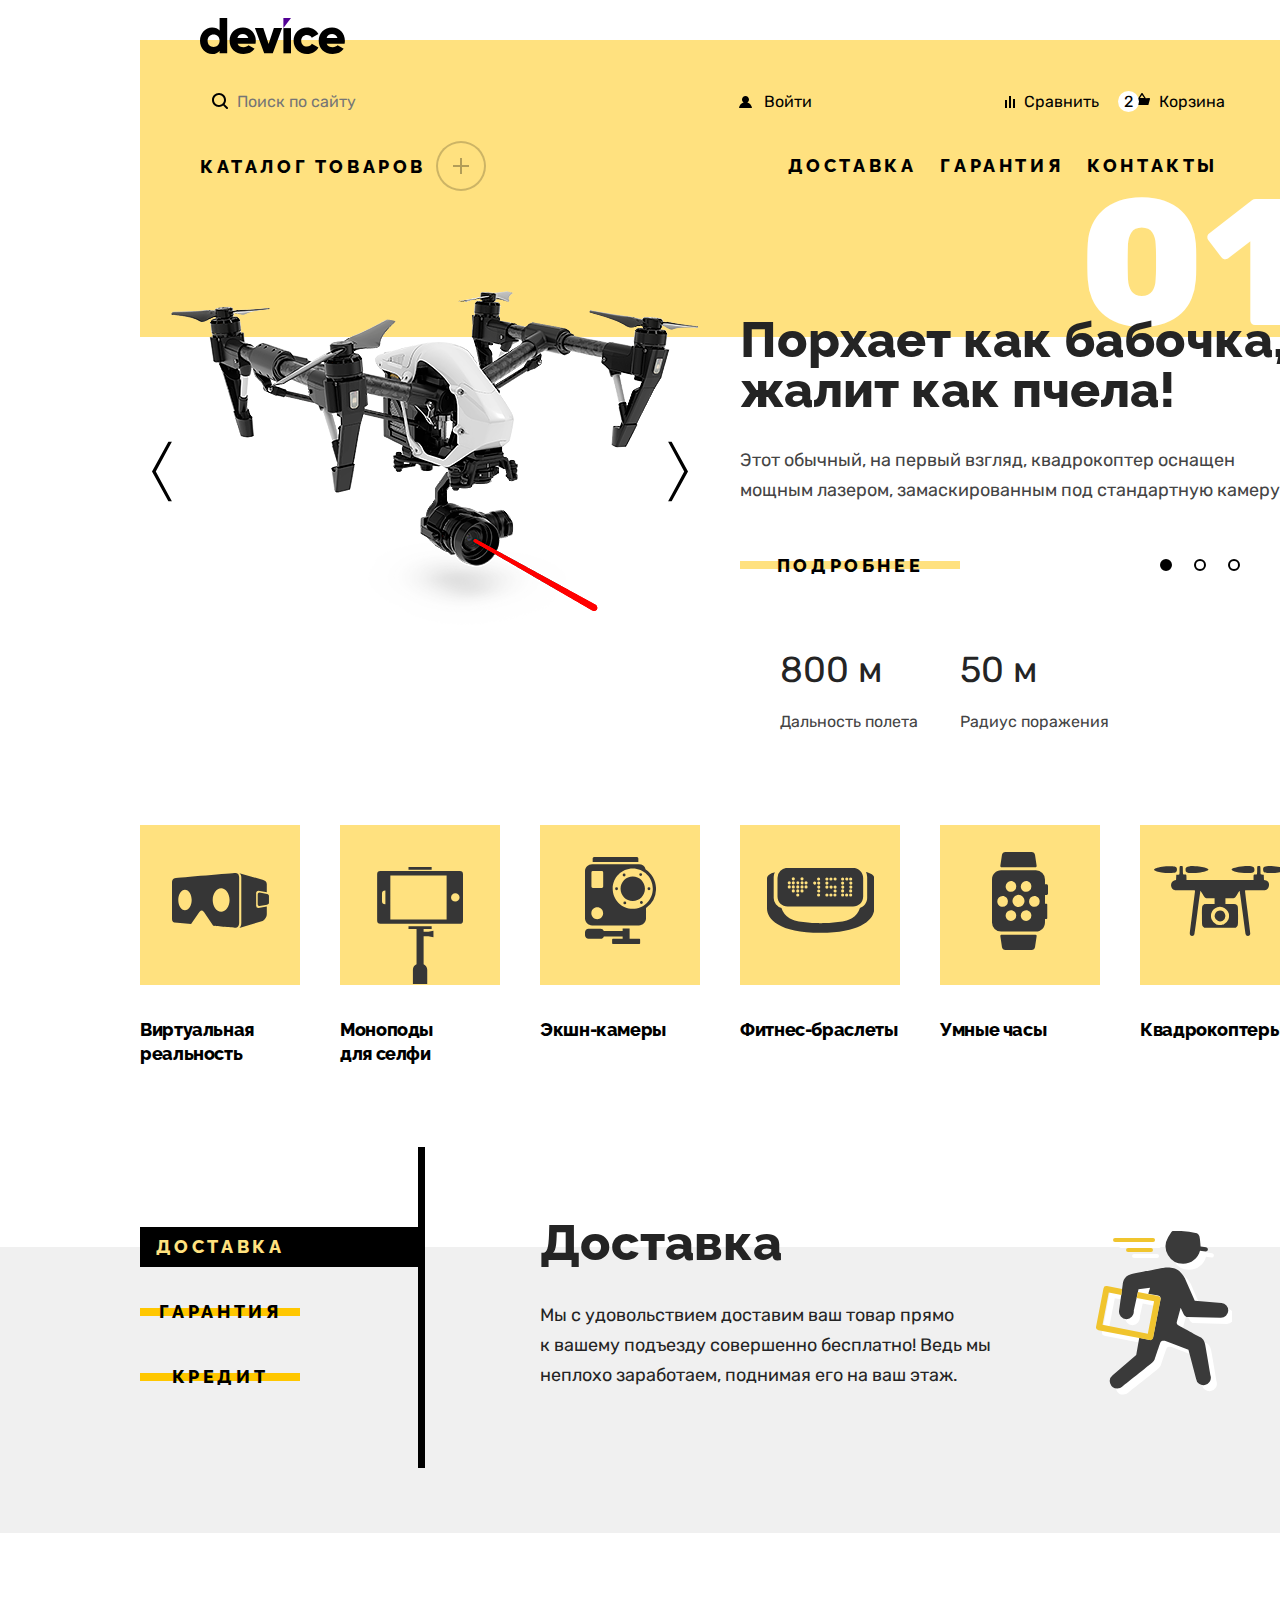
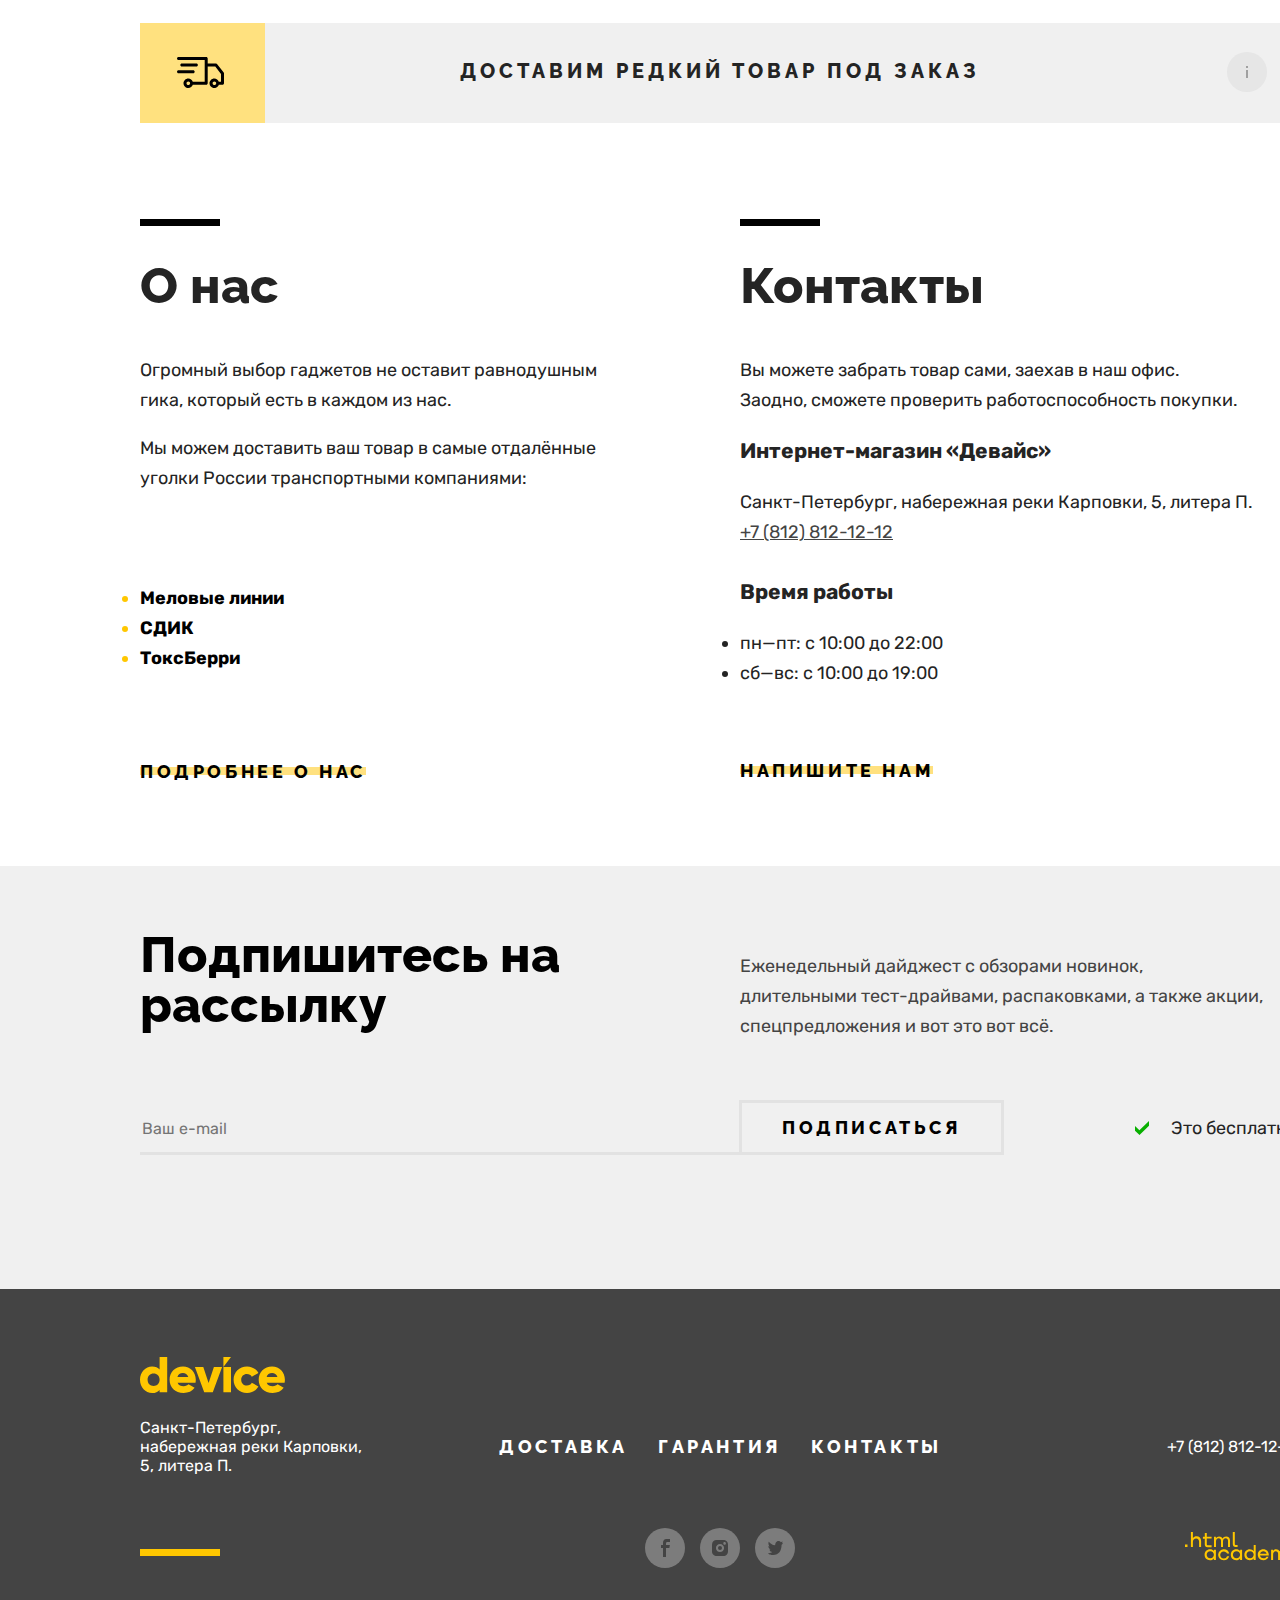
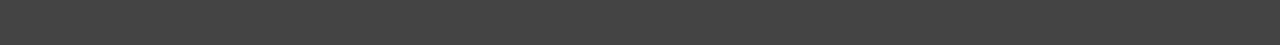
==== commit 90dee692: "another one" ====
--- a/index.html
+++ b/index.html
@@ -7,7 +7,7 @@
   </head>
   <body>
     <header class="page-header">
-      <h2 class="visually-hidden" hidden>Меню сайта</h2>
+      <h2 class="visually-hidden">Меню сайта</h2>
       <a class="navigation-logo" href="#">
       <img class="logo" alt="Логотип магазина device" src="images/logo-header.svg" width="145" height="36">
       </a>
@@ -20,18 +20,18 @@
           <ul class="navigation-user">
             <li class="navigation-user-item">
               <a class="navigation-user-link" href="#">
-                <span class="navigation-user-point">Войти</span>
+              <span class="navigation-user-point">Войти</span>
               </a>
             </li>
             <li class="navigation-user-item">
               <a class="navigation-user-link" href="#">
-                <span class="navigation-user-point">Сравнить</span>
+              <span class="navigation-user-point">Сравнить</span>
               </a>
             </li>
             <li class="navigation-user-item">
               <button type="button" class="navigation-user-link" id="shop-cart">
-                <span class="some-counter">2</span>
-                <span>Корзина</span>
+              <span class="some-counter">2</span>
+              <span>Корзина</span>
               </button>
             </li>
           </ul>
@@ -89,9 +89,9 @@
       </nav>
     </header>
     <main class="main-container main-index">
-      <h1 class="visually-hidden" hidden>Магазин гаджетов "device"</h1>
+      <h1 class="visually-hidden">Магазин гаджетов "device"</h1>
       <section class="gadgets">
-        <h2 class="visually-hidden" hidden>Описание товара</h2>
+        <h2 class="visually-hidden">Описание товара</h2>
         <section class="gadgets-item">
           <div class="gadget-slider">
             <div class="gadget-container-pic">
@@ -240,7 +240,7 @@
             <li class="product-types-item">
               <div class="product-types-picture">
                 <a class="product-types-link" href="#">
-                <img src="images/product-types/a_virtual_reality.svg" alt="Виртуальная реальность" class="product-types-image" width="96.95" height="54.99">
+                <img src="images/product-types/a_virtual_reality.svg" alt="Виртуальная реальность" class="product-types-image" width="97" height="55">
                 </a>
               </div>
               <div class="product-types-name-box">
@@ -252,7 +252,7 @@
             <li class="product-types-item">
               <div class="product-types-picture">
                 <a class="product-types-link" href="#">  
-                <img src="images/product-types/selfie_stick.svg" alt="Моноподы для селфи" class="selfie-monopods" width="85.87" height="117">
+                <img src="images/product-types/selfie_stick.svg" alt="Моноподы для селфи" class="selfie-monopods" width="86" height="117">
                 </a>
               </div>
               <div class="product-types-name-box">
@@ -264,19 +264,19 @@
             <li class="product-types-item">
               <div class="product-types-picture">
                 <a class="product-types-link" href="#">
-                  <img src="images/product-types/action_camera.svg" alt="Экшн-камеры" width="71.02" height="87">
-                </a>
-              </div>
-              <div class="product-types-name-box">
-              <a class="product-types-link" href="#">
-              <p class="product-types-name">Экшн-камеры</p>
-              </a>
-              </div>
-            </li>
-            <li class="product-types-item">
-              <div class="product-types-picture">
-                <a class="product-types-link" href="#">
-                <img src="images/product-types/fitness_bracelet.svg" alt="Фитнес-браслеты" width="107.31" height="64.99">
+                <img src="images/product-types/action_camera.svg" alt="Экшн-камеры" width="71" height="87">
+                </a>
+              </div>
+              <div class="product-types-name-box">
+                <a class="product-types-link" href="#">
+                  <p class="product-types-name">Экшн-камеры</p>
+                </a>
+              </div>
+            </li>
+            <li class="product-types-item">
+              <div class="product-types-picture">
+                <a class="product-types-link" href="#">
+                <img src="images/product-types/fitness_bracelet.svg" alt="Фитнес-браслеты" width="107" height="65">
                 </a>
               </div>
               <div class="product-types-name-box">
@@ -288,7 +288,7 @@
             <li class="product-types-item">
               <div class="product-types-picture">
                 <a class="product-types-link" href="#">
-                <img src="images/product-types/smart_watch.svg" alt="Умные часы" width="56.01" height="97.98">
+                <img src="images/product-types/smart_watch.svg" alt="Умные часы" width="56" height="98">
                 </a>
               </div>
               <div class="product-types-name-box">
@@ -300,7 +300,7 @@
             <li class="product-types-item">
               <div class="product-types-picture">
                 <a class="product-types-link" href="#">
-                <img src="images/product-types/quadcopter.svg" alt="Квадрокоптеры" width="132.03" height="69.01">
+                <img src="images/product-types/quadcopter.svg" alt="Квадрокоптеры" width="132" height="70">
                 </a>
               </div>
               <div class="product-types-name-box">
@@ -313,7 +313,7 @@
         </div>
       </section>
       <section class="services">
-        <h2 class="visually-hidden" hidden>Сервисы</h2>
+        <h2 class="visually-hidden">Сервисы</h2>
         <div class="services-container">
           <ul class="services-list">
             <li class="services-item current">
@@ -328,21 +328,21 @@
           </ul>
           <div class="services-slides">
             <div class="services-slide">
-              <h1 class="services-slides-header">Доставка</h1>
+              <h2 class="services-slides-header">Доставка</h2>
               <p class="services-slides-item">Мы с удовольствием доставим ваш товар прямо<br>
-                к вашему подъезду совершенно бесплатно! Ведь<br>
+                к вашему подъезду совершенно бесплатно! Ведь
                 мы неплохо заработаем, поднимая его на ваш этаж.
               </p>
             </div>
             <div class="services-slide" hidden>
-              <h1 class="services-slides-header">Гарантия</h1>
+              <h2 class="services-slides-header">Гарантия</h2>
               <p class="services-slides-item">Если из-за возгорания купленного у нас товара у вас
                 сгорит дом — не переживайте, мы выдадим вам новый.
                 Товар, не дом, конечно же.
               </p>
             </div>
             <div class="services-slide" hidden>
-              <h1 class="services-slides-header">Кредит</h1>
+              <h2 class="services-slides-header">Кредит</h2>
               <p class="services-slides-item">Залезть в долговую яму стало проще!
                 Кредитные консультанты подберут для вас наиболее выгодные условия кредита. 
                 Выгодные для банка, разумеется.
@@ -352,7 +352,7 @@
         </div>
       </section>
       <section class="special-delivery">
-        <h2 class="visually-hidden" hidden>Доставим редкий товар под заказ</h2>
+        <h2 class="visually-hidden">Доставим редкий товар под заказ</h2>
         <div class="special-delivery-pic"></div>
         <span class="special-delivery-service">Доставим редкий товар под заказ</span>
         <a class="delivery-info-link" href="#">
@@ -418,13 +418,13 @@
         <img class="footer-contacts-logo" src="images/logo-footer.svg" alt="Логотип магазина device" width="145" height="36">
         <div class="footer-container">
           <section class="footer-contacts">
-            <h2 class="visually-hidden" hidden>Адрес магазина</h2>
+            <h2 class="visually-hidden">Адрес магазина</h2>
             <address class="footer-contacts-adress">
               <p class="footer-contacts-adress-text">Санкт-Петербург, набережная реки Карповки, 5, литера П.</p>
             </address>
           </section>
           <section class="footer-services">
-            <h2 class="visually-hidden" hidden>Cсылки на услуги магазина</h2>
+            <h2 class="visually-hidden">Cсылки на услуги магазина</h2>
             <ul class="footer-services-list">
               <li class="footer-services-item">
                 <a href="#" class="footer-services-link">Доставка</a>
@@ -438,12 +438,12 @@
             </ul>
           </section>
           <section class="footer-phone">
-            <h2 class="visually-hidden" hidden>Номер телеофна магазина</h2>
+            <h2 class="visually-hidden">Номер телеофна магазина</h2>
             <a class="footer-contacts-phone" href="tel:+78128121212">+7 (812) 812-12-12</a>
           </section>
         </div>
         <section class="footer-social">
-          <h2 class="visually-hidden" hidden>Ссылки на соц.сети и сайт академии</h2>
+          <h2 class="visually-hidden">Ссылки на соц.сети и сайт академии</h2>
           <ul class="footer-social-list">
             <li class="footer-social-item">
               <a class="button" href="https://www.facebook.com/htmlacademy">
@@ -483,7 +483,7 @@
           </ul>
           <div class="footer-social-academy">
             <a class="#" href="https://htmlacademy.ru">
-            <img class="logo-footer" src="images/htmlacademy_footer_logo.svg" alt="Сайт Академии" width="115" height="36">
+            <img class="logo-footer" src="images/htmlacademy-footer-logo.svg" alt="Сайт Академии" width="115" height="33">
             </a>
           </div>
         </section>
--- a/styles/styles.css
+++ b/styles/styles.css
@@ -91,7 +91,7 @@
 .navigation {
     display: flex;
     flex-direction: column;
-    margin-top: 34px;
+    margin-top: 14px;
 }
 
 .nav-header-top {
@@ -295,7 +295,7 @@
     display: flex;
     align-items: center;
     flex-wrap: wrap;
-    margin-top: 30px;
+    margin-top: 15px;
 }
 
 .navigation-list {
@@ -325,7 +325,7 @@
 .open-menu {
     display: flex;
     align-items: center;
-    font-family: Raleway;
+    font-family: "Raleway", sans-serif;
     font-style: normal;
     font-weight: 800;
     font-size: 18px;
@@ -477,7 +477,7 @@
 
 .gadget-slider {
     display: flex;
-    margin-top: -53px;
+    margin-top: -22px;
 }
 
 .slider {
@@ -514,7 +514,8 @@
 
 .gadget-container-pic {
     display: flex;
-    position: relative;
+    position: absolute;
+    margin-top: -122px;
 }
 
 .gadget-container-description {
@@ -779,11 +780,19 @@
     content: '';
     top: 84px;
     right: 29px;
-    background: url(../images/services/delivery_man.svg) no-repeat;
+    background: url(../images/services/delivery-man.svg) no-repeat;
     width: 175px;
     height: 190px;
-}
-
+    z-index: -1;
+}
+
+.services-slide:nth-child(2):before {
+    background: url(../images/services/warranty.svg) no-repeat;
+}
+
+.services-slide:last-child:before {
+    background: url(../images/services/credit-man.svg) no-repeat;
+}
 .services-slides-header {
     font-family: "Raleway", sans-serif;
     font-style: normal;
@@ -798,7 +807,7 @@
 .services-slides-item {
     font-style: normal;
     font-weight: normal;
-    width: 500px;
+    width: 455px;
     margin-top: 32px;
 }
 
@@ -832,7 +841,7 @@
     content: '';
     width: 47px;
     height: 31.1px;
-    background: url('../images/delivery_car.svg') no-repeat;
+    background: url('../images/deliverycar.svg') no-repeat;
     top: 34px;
     left: 37px;
 }
@@ -973,7 +982,6 @@
 .сommon-subscribe-container {
     width: 1160px;
     margin: 0 auto;
-    padding-top: 75px;
     padding-bottom: 134px;
 }
 
@@ -989,7 +997,7 @@
 
 .subscribe-form-container {
     align-items: center;
-    margin-top: 50px;
+    margin-top: 41px;
 }
 
 .email-subscribe {
@@ -1027,7 +1035,7 @@
 .subscribe-free::before {
     content: '';
     position: absolute;
-    background: url('../images/check_mark.svg') no-repeat;
+    background: url('../images/checkmark.svg') no-repeat;
     width: 14px;
     height: 14px;
     left: -36px;
@@ -1036,7 +1044,7 @@
 /* Футер */
 
 .page-footer {
-    padding: 60px 0;
+    padding: 68px 0;
     background-color: #444444;
 }
 
@@ -1057,6 +1065,7 @@
 .footer-social {
     align-items: center;
     justify-content: space-between;
+    margin-top: 37px;
 }
 
 .footer-social::before {
@@ -1073,6 +1082,8 @@
     width: 150px;
     margin: 0;
     padding: 0;
+    list-style-type: none;
+    margin-left: 34px;
 }
 
 .footer-phone {
@@ -1082,6 +1093,10 @@
 .footer-contacts {
     width: 239px;
     margin-right: auto;
+}
+
+.footer-services {
+    margin-left: -105px;
 }
 
 .footer-contacts-adress-text {
@@ -1132,11 +1147,6 @@
     line-height: 30px;
     color: #FFFFFF;
     text-decoration: none;
-}
-
-.footer-social-list {
-    list-style-type: none;
-    margin-left: 130px;
 }
 
 .quadrocopter {
@@ -1185,6 +1195,8 @@
     line-height: 50px;
     color: #000000;
     width: 560px;
+    margin: 0;
+    margin-top: 64px;
 }
 
 .subscribe-title-description {
@@ -1254,7 +1266,7 @@
     position: absolute;
     width: 3.97px;
     height: 7.05px;
-    background: url(../images/breadcrumbs/Vector.svg) no-repeat;
+    background: url(../images/breadcrumbs/vector.svg) no-repeat;
     right: -20px;
 }
 
@@ -1263,7 +1275,7 @@
     position: absolute;
     width: 3.97px;
     height: 7.05px;
-    background: url(../images/breadcrumbs/Vector.svg) no-repeat;
+    background: url(../images/breadcrumbs/vector.svg) no-repeat;
     right: -20px;
 }
 
@@ -1594,7 +1606,7 @@
 .submit-button {
     border: none;
 
-    font-family: Raleway;
+    font-family: "Raleway", sans-serif;
     font-style: normal;
     font-weight: 800;
     font-size: 18px;
